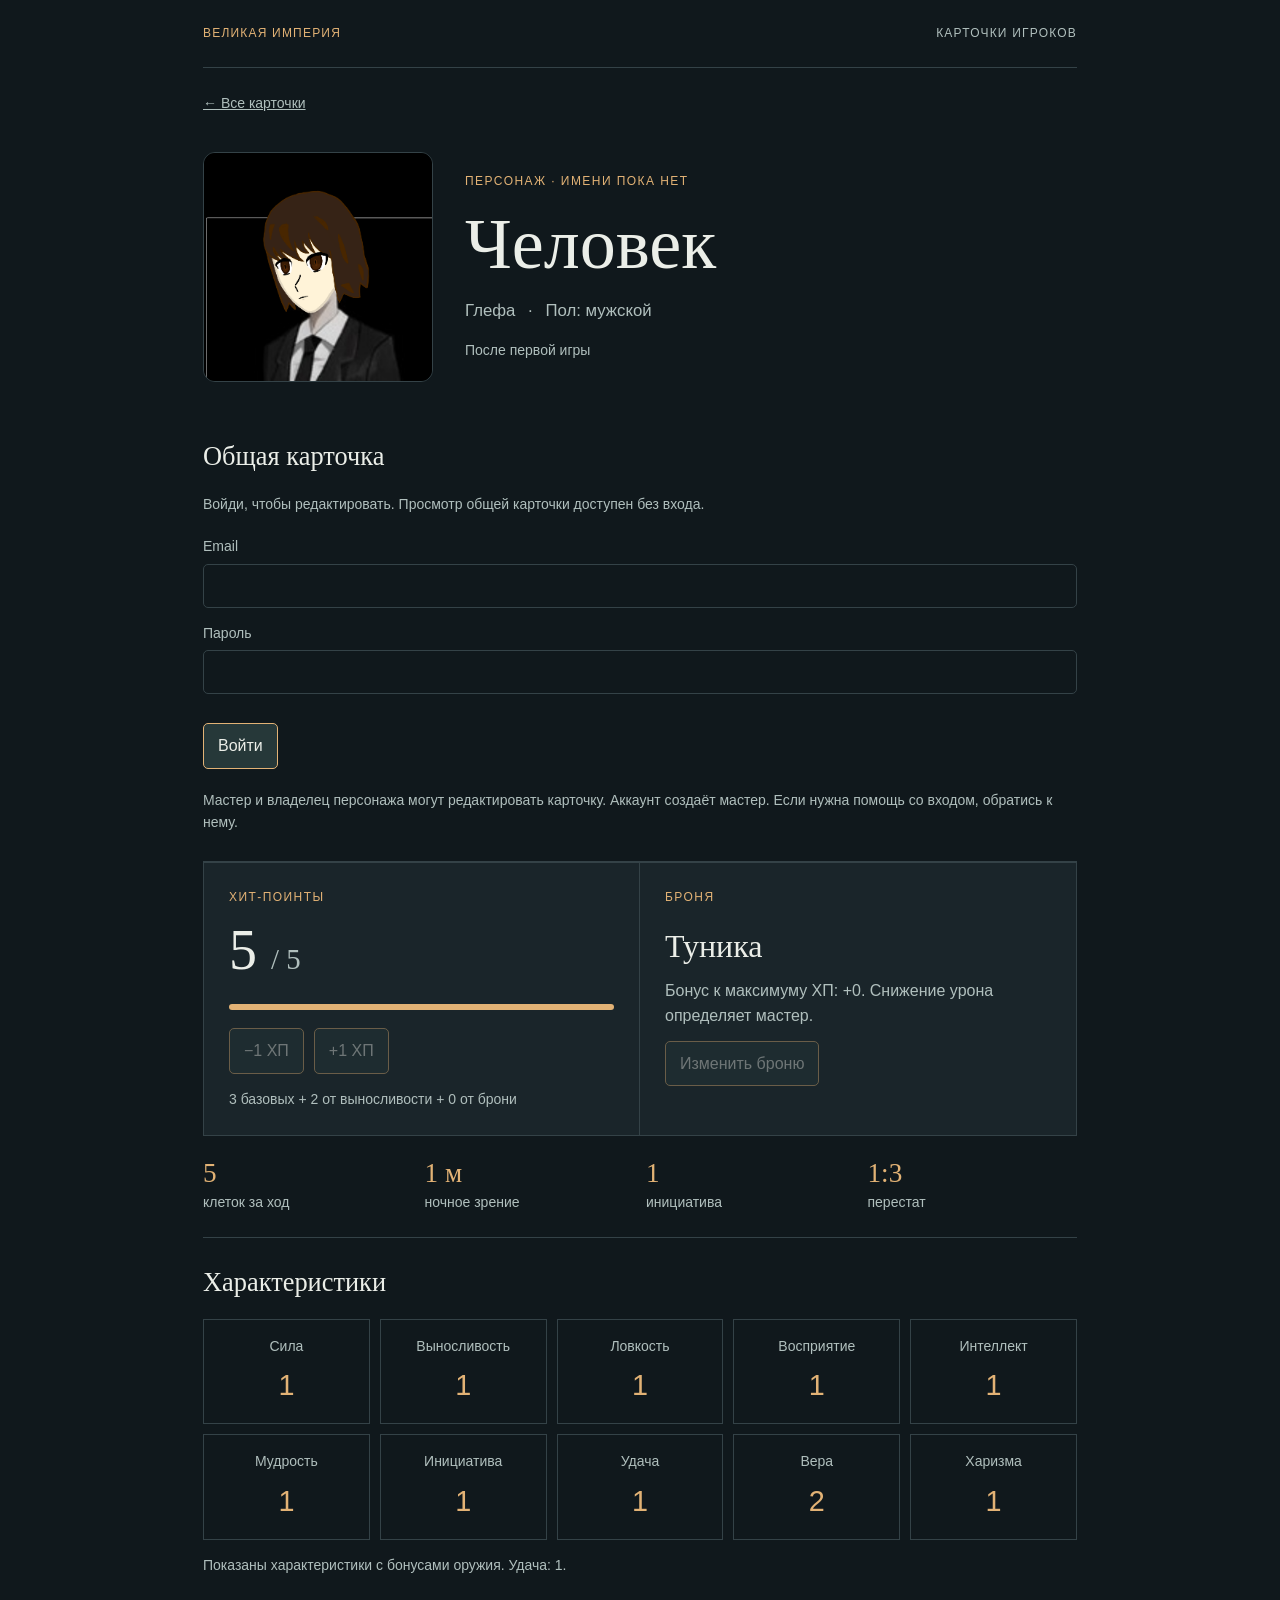
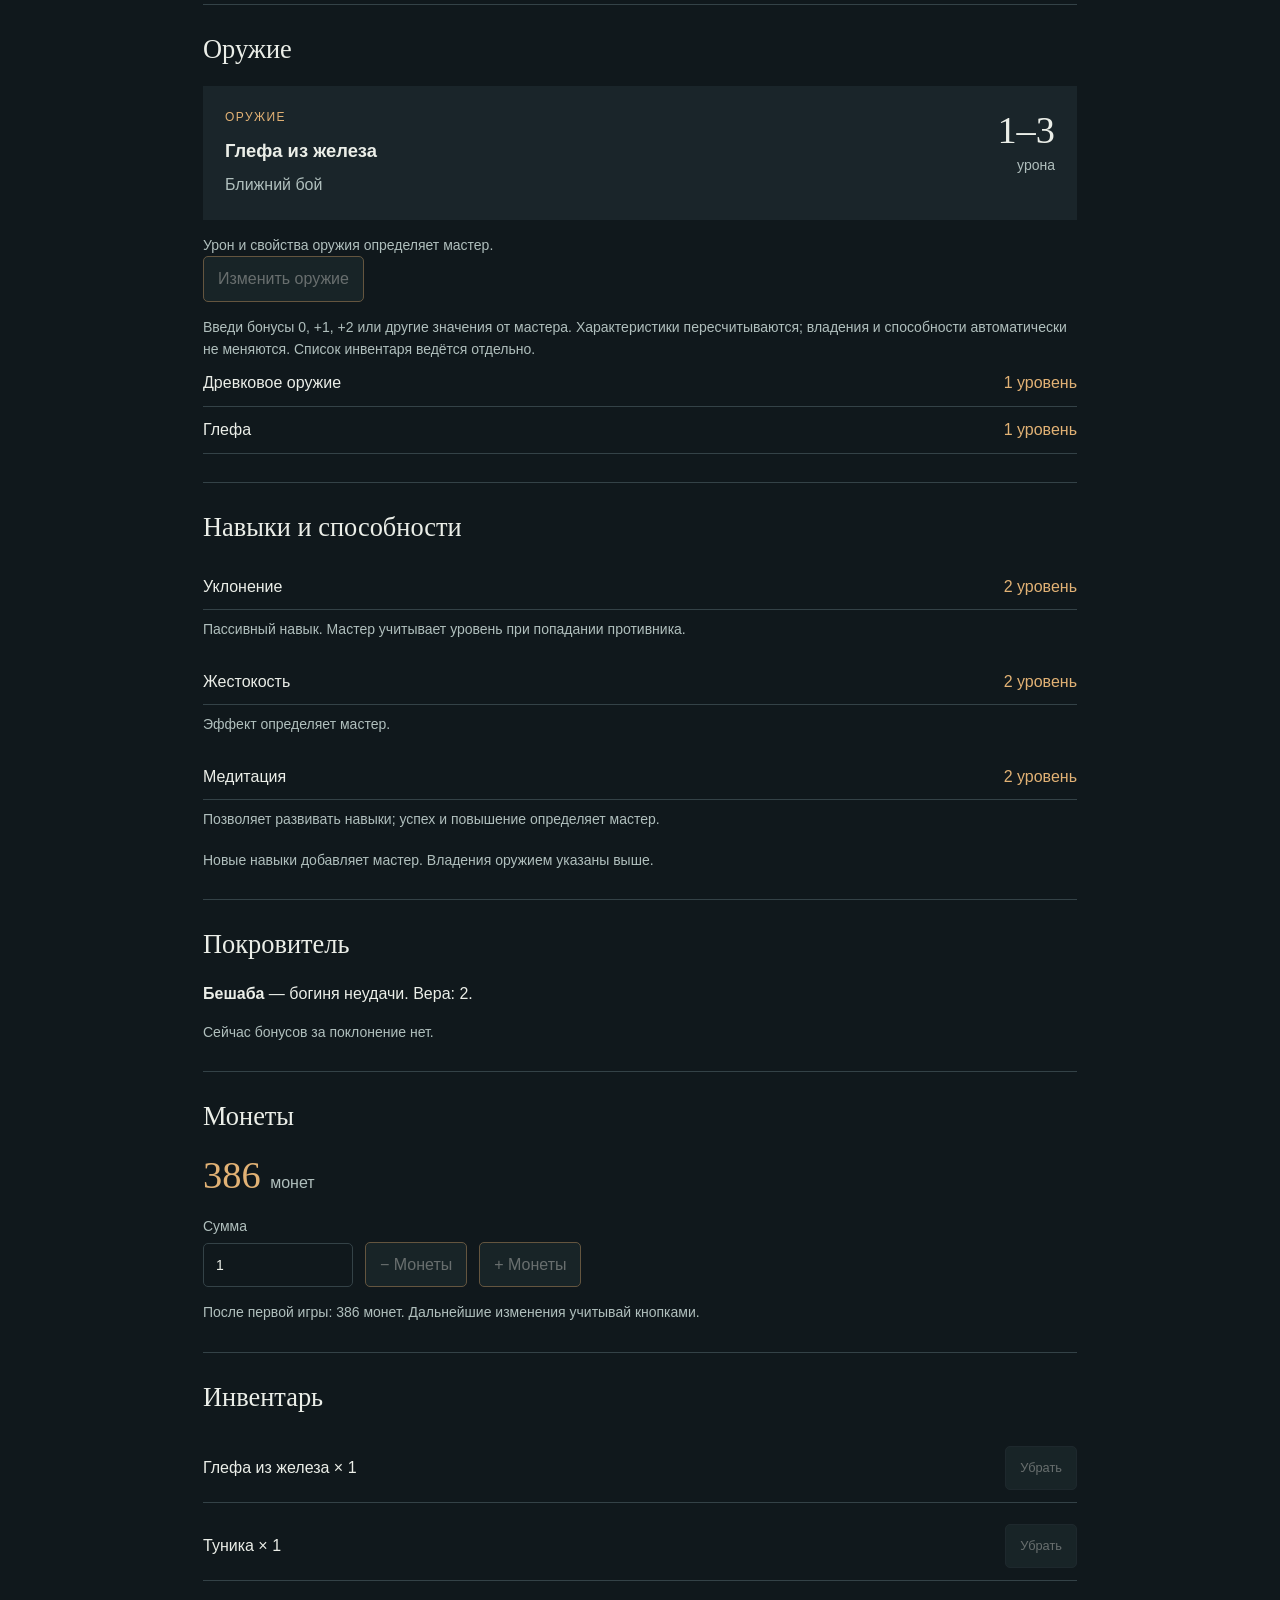
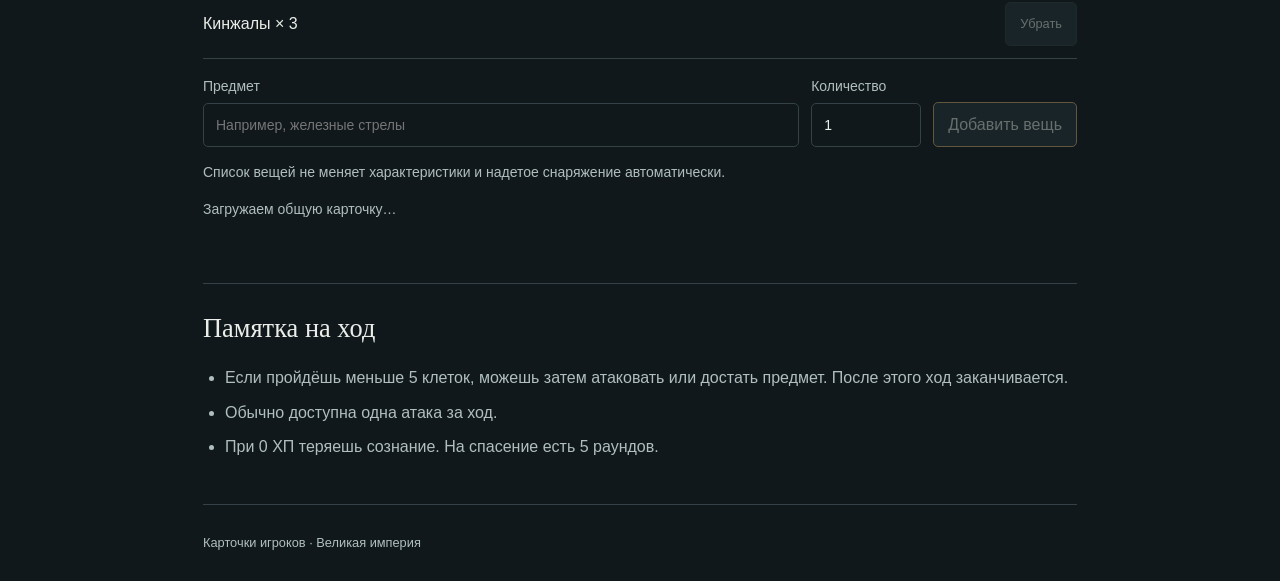
==== human.html @ 86571207 "Let GM add shared character skills with server authorization" ====
<!doctype html>
<html lang="ru"><head><meta charset="utf-8"><meta name="viewport" content="width=device-width, initial-scale=1"><meta name="theme-color" content="#10181c"><meta name="description" content="Карточка игрока: характеристики, здоровье, снаряжение и изученные способности."><title>Человек · Карточки</title><link rel="icon" href="data:image/svg+xml,%3Csvg xmlns='http://www.w3.org/2000/svg' viewBox='0 0 32 32'%3E%3Crect x='5' y='3' width='22' height='26' rx='3' fill='%231c2829' stroke='%23d3ac69' stroke-width='2'/%3E%3Cpath d='M10 11h12M10 16h12M10 21h8' stroke='%23d3ac69' stroke-width='2'/%3E%3C/svg%3E"><link rel="stylesheet" href="styles.css"><script src="card-state.js" defer></script><script src="card-skills.js" defer></script><script src="supabase-config.js" defer></script><script src="vendor/supabase.js" defer></script><script src="card-cloud.js" defer></script><script src="card.js" defer></script></head><body class="human" data-character="human"><a class="skip" href="#main">К карточке</a><div class="frame"><header class="topbar"><a href="index.html">ВЕЛИКАЯ ИМПЕРИЯ</a><span>КАРТОЧКИ ИГРОКОВ</span></header><main id="main"><a class="back" href="index.html">← Все карточки</a><header class="hero character-hero"><img class="portrait" src="assets/human.png" alt="Портрет персонажа: Человек" width="320" height="320"><div><p class="eyebrow">ПЕРСОНАЖ · ИМЕНИ ПОКА НЕТ</p><h1>Человек</h1><p class="subtitle">Глефа <span>·</span> Пол: мужской</p><p class="hint">После первой игры</p></div></header>
<section id="cloud-panel" class="section" hidden><h2>Общая карточка</h2><p id="auth-status" class="hint" role="status">Подключаемся…</p><form id="auth-form" class="gear-form"><label>Email<input id="auth-email" type="email" autocomplete="username" required maxlength="254"></label><label>Пароль<input id="auth-password" type="password" autocomplete="current-password" minlength="6" required></label><div class="counter-controls"><button id="sign-in" type="submit">Войти</button></div></form><button id="sign-out" type="button" hidden>Выйти</button><p class="hint">Мастер и владелец персонажа могут редактировать карточку. Аккаунт создаёт мастер. Если нужна помощь со входом, обратись к нему.</p></section><div class="overview"><section class="health"><span class="label">ХИТ-ПОИНТЫ</span><strong aria-live="polite"><span id="hp-value">5</span> <small>/ <span id="hp-max">5</span></small></strong><meter id="hp-meter" min="0" max="5" value="5" aria-label="ХП: 5 из 5"></meter><div class="counter-controls"><button type="button" id="hp-minus" aria-label="Убавить 1 ХП">−1 ХП</button><button type="button" id="hp-plus" aria-label="Прибавить 1 ХП" disabled>+1 ХП</button></div><p id="hp-status" class="hint" role="status"></p><span class="hint" id="hp-formula">3 базовых + 2 от выносливости</span></section><section class="armor"><span class="label">БРОНЯ</span><h2 id="armor-name">Туника</h2><p id="armor-note">Без бонусов к ХП.</p><button type="button" id="edit-armor" aria-expanded="false" aria-controls="armor-form">Изменить броню</button><form id="armor-form" class="gear-form" hidden><label>Название<input id="armor-input" maxlength="120" required></label><label>Бонус к ХП<input id="armor-hp" type="number" min="0" max="999" step="1" required></label><button type="submit">Сохранить броню</button></form></section></div>
<div class="quick-stats"><div><strong data-movement>5</strong><span>клеток за ход</span></div><div><strong>1 м</strong><span>ночное зрение</span></div><div><strong id="initiative-value">1</strong><span>инициатива</span></div><div><strong>1:3</strong><span>перестат</span></div></div>
<section class="section"><h2>Характеристики</h2><dl class="attributes"><div><dt>Сила</dt><dd data-stat="0">1</dd></div><div><dt>Выносливость</dt><dd data-stat="1">1</dd></div><div><dt>Ловкость</dt><dd data-stat="2">1</dd></div><div><dt>Восприятие</dt><dd data-stat="3">1</dd></div><div><dt>Интеллект</dt><dd data-stat="4">1</dd></div><div><dt>Мудрость</dt><dd data-stat="5">1</dd></div><div><dt>Инициатива</dt><dd data-stat="6">1</dd></div><div><dt>Удача</dt><dd data-stat="7">1</dd></div><div><dt>Вера</dt><dd data-stat="8">2</dd></div><div><dt>Харизма</dt><dd data-stat="9">1</dd></div></dl><p class="hint"><span id="stats-note">Бонусов от предметов нет.</span></p></section>
<section class="section"><h2>Оружие</h2><article class="weapon"><div><p class="eyebrow">ОРУЖИЕ</p><h3 id="weapon-name">Глефа из железа</h3><p id="weapon-range">Ближний бой</p></div><div class="damage"><strong id="weapon-damage">1–3</strong><span>урона</span></div></article><p class="hint">Урон и свойства оружия определяет мастер.</p><button type="button" id="edit-weapon" aria-expanded="false" aria-controls="weapon-form">Изменить оружие</button><form id="weapon-form" class="gear-form" hidden><label>Название<input id="weapon-input" maxlength="120" required></label><label>Урон<input id="damage-input" maxlength="50" required placeholder="Например, 2–3"></label><label>Дальность / тип боя<input id="range-input" maxlength="80" required></label><fieldset><legend>Бонусы оружия к характеристикам</legend><div class="bonus-inputs"><label>Сила<input id="bonus-0" type="number" min="0" max="999" step="1" value="0" required></label><label>Выносливость<input id="bonus-1" type="number" min="0" max="999" step="1" value="0" required></label><label>Ловкость<input id="bonus-2" type="number" min="0" max="999" step="1" value="0" required></label><label>Восприятие<input id="bonus-3" type="number" min="0" max="999" step="1" value="0" required></label><label>Интеллект<input id="bonus-4" type="number" min="0" max="999" step="1" value="0" required></label><label>Мудрость<input id="bonus-5" type="number" min="0" max="999" step="1" value="0" required></label><label>Инициатива<input id="bonus-6" type="number" min="0" max="999" step="1" value="0" required></label><label>Удача<input id="bonus-7" type="number" min="0" max="999" step="1" value="0" required></label><label>Вера<input id="bonus-8" type="number" min="0" max="999" step="1" value="0" required></label><label>Харизма<input id="bonus-9" type="number" min="0" max="999" step="1" value="0" required></label></div></fieldset><button type="submit">Сохранить оружие</button></form><p class="hint">Введи бонусы 0, +1, +2 или другие значения от мастера. Характеристики пересчитываются; владения и способности автоматически не меняются. Список инвентаря ведётся отдельно.</p><div class="mastery"><p><span>Древковое оружие</span><strong>1 уровень</strong></p><p><span>Глефа</span><strong>1 уровень</strong></p></div></section>
<section class="section" id="skills"><h2>Навыки и способности</h2><div id="skills-list" class="mastery"></div><button type="button" id="add-skill" aria-expanded="false" aria-controls="skill-form" hidden>Добавить навык</button><form id="skill-form" class="gear-form" hidden><label>Название навыка<input id="skill-name" maxlength="80" required></label><label>Уровень навыка<input id="skill-level" type="number" min="1" max="999" step="1" value="1" required></label><label>Описание навыка<textarea id="skill-description" maxlength="1000" rows="3"></textarea></label><p class="hint">Добавленный навык сразу увидит игрок. Записывай только то, что ему уже известно.</p><div class="counter-controls"><button type="submit">Сохранить навык</button><button type="button" id="cancel-skill">Отмена</button></div></form><p id="skill-status" class="hint" role="status"></p><p class="hint">Новые навыки добавляет мастер. Владения оружием указаны выше.</p></section>
<section class="section"><h2>Покровитель</h2><p><strong>Бешаба</strong> — богиня неудачи. Вера: <span id="faith-value">2</span>.</p><p class="hint">Сейчас бонусов за поклонение нет.</p></section>
<section class="section"><h2>Монеты</h2><p class="coin-total"><output id="coins-value" aria-live="polite">386</output> <span>монет</span></p><div class="coin-controls"><label for="coin-amount">Сумма<input type="number" id="coin-amount" min="1" max="999999999" step="1" value="1" inputmode="numeric"></label><button type="button" id="coins-minus" disabled>− Монеты</button><button type="button" id="coins-plus">+ Монеты</button></div><p class="hint">После первой игры: 386 монет. Дальнейшие изменения учитывай кнопками.</p></section>
<section class="section"><h2>Инвентарь</h2><ul id="inventory-list" class="inventory-list"></ul><p id="inventory-empty" class="hint" hidden>Инвентарь пуст.</p><form id="item-form" class="item-form"><label for="item-name">Предмет<input id="item-name" name="item" maxlength="120" required placeholder="Например, железные стрелы"></label><label for="item-quantity">Количество<input type="number" id="item-quantity" name="quantity" min="1" max="9999" step="1" value="1" inputmode="numeric" required></label><button type="submit">Добавить вещь</button></form><p class="hint">Список вещей не меняет характеристики и надетое снаряжение автоматически.</p><p id="save-status" class="hint" role="status">Подключаемся к общему сохранению. Для редактирования войди в аккаунт.</p><p id="action-status" class="hint" role="status"></p><noscript><p>Для изменения ХП, монет и инвентаря включи JavaScript.</p></noscript></section>
<section class="section reminder"><h2>Памятка на ход</h2><ul><li>Если пройдёшь меньше <span data-movement>5</span> клеток, можешь затем атаковать или достать предмет. После этого ход заканчивается.</li><li>Обычно доступна одна атака за ход.</li><li>При 0 ХП теряешь сознание. На спасение есть 5 раундов.</li></ul></section></main><footer>Карточки игроков · Великая империя</footer></div></body></html>
---- styles.css ----
@charset "UTF-8";
:root{color-scheme:dark;--bg:#10181c;--panel:#1a252a;--line:#344247;--text:#ebeee8;--muted:#b0bfbd;--accent:#d3ac69}*{box-sizing:border-box}body{margin:0;background:var(--bg);color:var(--text);font:16px/1.6 "Segoe UI",Arial,sans-serif}.neko{--accent:#91cfbc}.human{--accent:#e2b275}a{color:inherit}a:focus-visible{outline:2px solid var(--accent);outline-offset:5px}.frame{max-width:930px;margin:auto;padding:0 28px}.topbar{display:flex;justify-content:space-between;gap:20px;padding:24px 0;border-bottom:1px solid var(--line);font-size:.75rem;letter-spacing:.1em;color:var(--muted)}.topbar a{text-decoration:none;color:var(--accent)}.back{display:inline-block;margin-top:24px;font-size:.875rem;color:var(--muted)}.hero{padding:36px 0 30px}h1,h2,h3,p{margin:0}h1{font:clamp(2.8rem,7vw,4.5rem)/1.15 Georgia,serif}h2{font:1.65rem/1.25 Georgia,serif}h3{font-size:1.15rem;line-height:1.3}.eyebrow,.label{display:block;font-size:.75rem;letter-spacing:.12em;color:var(--accent);margin-bottom:12px}.subtitle{font-size:1.05rem;color:var(--muted);margin-top:12px}.subtitle span{padding:0 8px}.overview{display:grid;grid-template-columns:1fr 1fr;border:1px solid var(--line);background:var(--panel)}.overview section{padding:25px}.health{border-right:1px solid var(--line)}.health>strong{display:block;font:3.5rem/1.1 Georgia,serif}.health small{font-size:1.8rem;color:var(--muted)}meter{display:block;width:100%;height:12px;margin:20px 0 12px;accent-color:var(--accent)}meter::-webkit-meter-bar{background:var(--line);border:0}meter::-webkit-meter-optimum-value{background:var(--accent)}.armor h2{font-size:2rem;margin:18px 0 12px}.armor p,.hint{color:var(--muted)}.hint{font-size:.875rem;margin-top:14px;display:block}.quick-stats{display:grid;grid-template-columns:repeat(4,1fr);gap:12px;padding:22px 0;border-bottom:1px solid var(--line)}.quick-stats strong{display:block;font:1.7rem Georgia,serif;color:var(--accent)}.quick-stats span{font-size:.875rem;color:var(--muted)}.section{padding:28px 0;border-bottom:1px solid var(--line)}.section h2{margin-bottom:20px}.attributes{display:grid;grid-template-columns:repeat(5,1fr);gap:10px;margin:0}.attributes div{border:1px solid var(--line);padding:15px 10px;text-align:center}.attributes dt{font-size:.875rem;color:var(--muted)}.attributes dd{margin:5px 0 0;font-size:1.8rem;color:var(--accent)}.weapon{display:flex;justify-content:space-between;gap:20px;background:var(--panel);padding:22px}.weapon p:not(.eyebrow){color:var(--muted);margin-top:9px}.damage{min-width:85px;text-align:right}.damage strong{display:block;font:2.4rem Georgia,serif}.damage span{color:var(--muted);font-size:.875rem}.mastery p{display:flex;justify-content:space-between;gap:15px;padding:10px 0;border-bottom:1px solid var(--line)}.mastery strong{color:var(--accent);font-weight:500;white-space:nowrap}.section-title{display:flex;align-items:baseline;justify-content:space-between;gap:20px}.badge{border:1px solid var(--accent);color:var(--accent);padding:2px 8px;font-size:.8rem}.abilities{display:grid;grid-template-columns:1fr 1fr;gap:14px}.ability{border:1px solid var(--line);padding:22px;display:flex;flex-direction:column}.effect{color:var(--accent);font-size:1.2rem;margin:12px 0}.ability p{font-size:.95rem;color:var(--muted);flex-grow:1}.cooldown{border-top:1px solid var(--line);padding-top:14px;margin-top:18px;display:flex;justify-content:space-between;gap:12px;font-size:.875rem}.cooldown b{font-weight:500;white-space:nowrap}.reminder{color:var(--muted)}.reminder h2{color:var(--text)}ul{padding-left:22px}li{margin:9px 0}.selection{display:grid;grid-template-columns:1fr 1fr;gap:20px}.select-card{border:1px solid var(--line);border-top:3px solid var(--accent);padding:30px;text-decoration:none;background:var(--panel)}.select-card h2{font-size:2.4rem;margin-bottom:18px}.select-card p{color:var(--muted)}.open{display:block;color:var(--accent);margin-top:30px}.select-card:hover{background:#223238}footer{padding:28px 0;color:var(--muted);font-size:.8rem}.skip{position:fixed;top:-100px;background:var(--accent);color:var(--bg);padding:12px}.skip:focus{top:10px;left:10px}
@media(max-width:650px){.frame{padding:0 18px}.topbar{font-size:.7rem;flex-wrap:wrap;gap:6px}.hero{padding:28px 0}.attributes{grid-template-columns:repeat(2,1fr)}.attributes div{display:flex;justify-content:space-between;align-items:center;text-align:left;padding:12px}.attributes dd{font-size:1.4rem;margin:0}.overview section{padding:18px}.health>strong{font-size:3rem}.quick-stats{grid-template-columns:1fr 1fr}.abilities,.selection{grid-template-columns:1fr}.armor h2{font-size:1.6rem}.weapon{padding:18px}.cooldown{font-size:.875rem}}
@media print{:root{color-scheme:light;--text:#111;--bg:white;--panel:#fff;--muted:#444;--line:#aaa;--accent:#222}.neko,.human{--accent:#222}.back,.topbar,footer,.skip{display:none}.frame{max-width:none;padding:0}.hero{padding:10px 0}.hero h1{font-size:2rem}.section{padding:12px 0}.attributes{grid-template-columns:repeat(5,1fr)}.attributes div{display:block;text-align:center}.overview section{padding:12px}.health>strong{font-size:2rem}.abilities{grid-template-columns:1fr 1fr}.ability{padding:12px;break-inside:avoid}.section h2{font-size:1.2rem;margin-bottom:12px}.reminder{font-size:.8rem}.quick-stats{grid-template-columns:repeat(4,1fr)}}
button,input{font:inherit}button{min-height:44px;padding:9px 14px;border:1px solid var(--accent);background:#263839;color:var(--text);cursor:pointer;border-radius:5px}button:hover:not(:disabled){background:#344e4b}button:disabled{opacity:.4;cursor:default}button:focus-visible,input:focus-visible{outline:2px solid var(--accent);outline-offset:3px}input{display:block;width:100%;min-width:0;min-height:44px;margin-top:6px;padding:9px 12px;background:var(--bg);color:var(--text);border:1px solid var(--line);border-radius:5px}label{font-size:.875rem;color:var(--muted)}.counter-controls{display:flex;gap:10px;margin-top:15px}.coin-total{font:2.4rem Georgia,serif;color:var(--accent)}.coin-total span{font:1rem "Segoe UI",sans-serif;color:var(--muted)}.coin-controls{display:flex;align-items:flex-end;gap:12px;margin-top:18px;flex-wrap:wrap}.coin-controls label{width:150px}.item-form{display:grid;grid-template-columns:minmax(0,1fr) 110px auto;gap:12px;align-items:end}.inventory-list{list-style:none;padding:0}.inventory-list li{display:flex;align-items:center;justify-content:space-between;gap:15px;border-bottom:1px solid var(--line);padding:12px 0}.inventory-list span{overflow-wrap:anywhere}.remove-item{font-size:.8rem;flex-shrink:0;border-color:var(--line)}.gear-form{margin:20px 0;display:grid;gap:14px}.gear-form[hidden],[hidden]{display:none!important}fieldset{border:1px solid var(--line);padding:14px;min-width:0}legend{padding:0 5px;font-size:.9rem;color:var(--accent)}.bonus-inputs{display:grid;grid-template-columns:repeat(2,minmax(0,1fr));gap:12px}#action-status{min-height:1.5em}#weapon-name,#armor-name{overflow-wrap:anywhere}#weapon-damage{overflow-wrap:anywhere}.health #hp-value{font:inherit}.armor button{margin-top:12px}@media(max-width:650px){.item-form{grid-template-columns:minmax(0,1fr) 85px}.item-form button{grid-column:1/-1}.overview{grid-template-columns:1fr}.health{border-right:0;border-bottom:1px solid var(--line)}.coin-controls button{flex:1}.coin-controls label{width:100%}}@media print{button,form,.coin-controls,#save-status,#action-status{display:none!important}.inventory-list{font-size:.9rem}}

.character-hero{display:flex;align-items:center;gap:32px}.portrait{width:230px;height:230px;object-fit:contain;background:#11191c;border:1px solid var(--line);border-radius:12px;flex-shrink:0}.selection-portrait{width:100%;height:240px;object-fit:contain;display:block;margin-bottom:24px;background:#11191c;border-radius:8px}@media(max-width:650px){.character-hero{flex-direction:column;align-items:flex-start;gap:20px}.portrait{width:180px;height:180px}.selection-portrait{height:220px}}@media print{.portrait{width:110px;height:110px}.character-hero{flex-direction:row}}

textarea{font:inherit;display:block;width:100%;margin-top:6px;padding:10px;background:var(--bg);color:var(--text);border:1px solid var(--line);border-radius:5px;resize:vertical}textarea:focus-visible{outline:2px solid var(--accent)}.skill-description{white-space:pre-wrap;overflow-wrap:anywhere;margin:8px 0 18px}#skills-list span{overflow-wrap:anywhere}
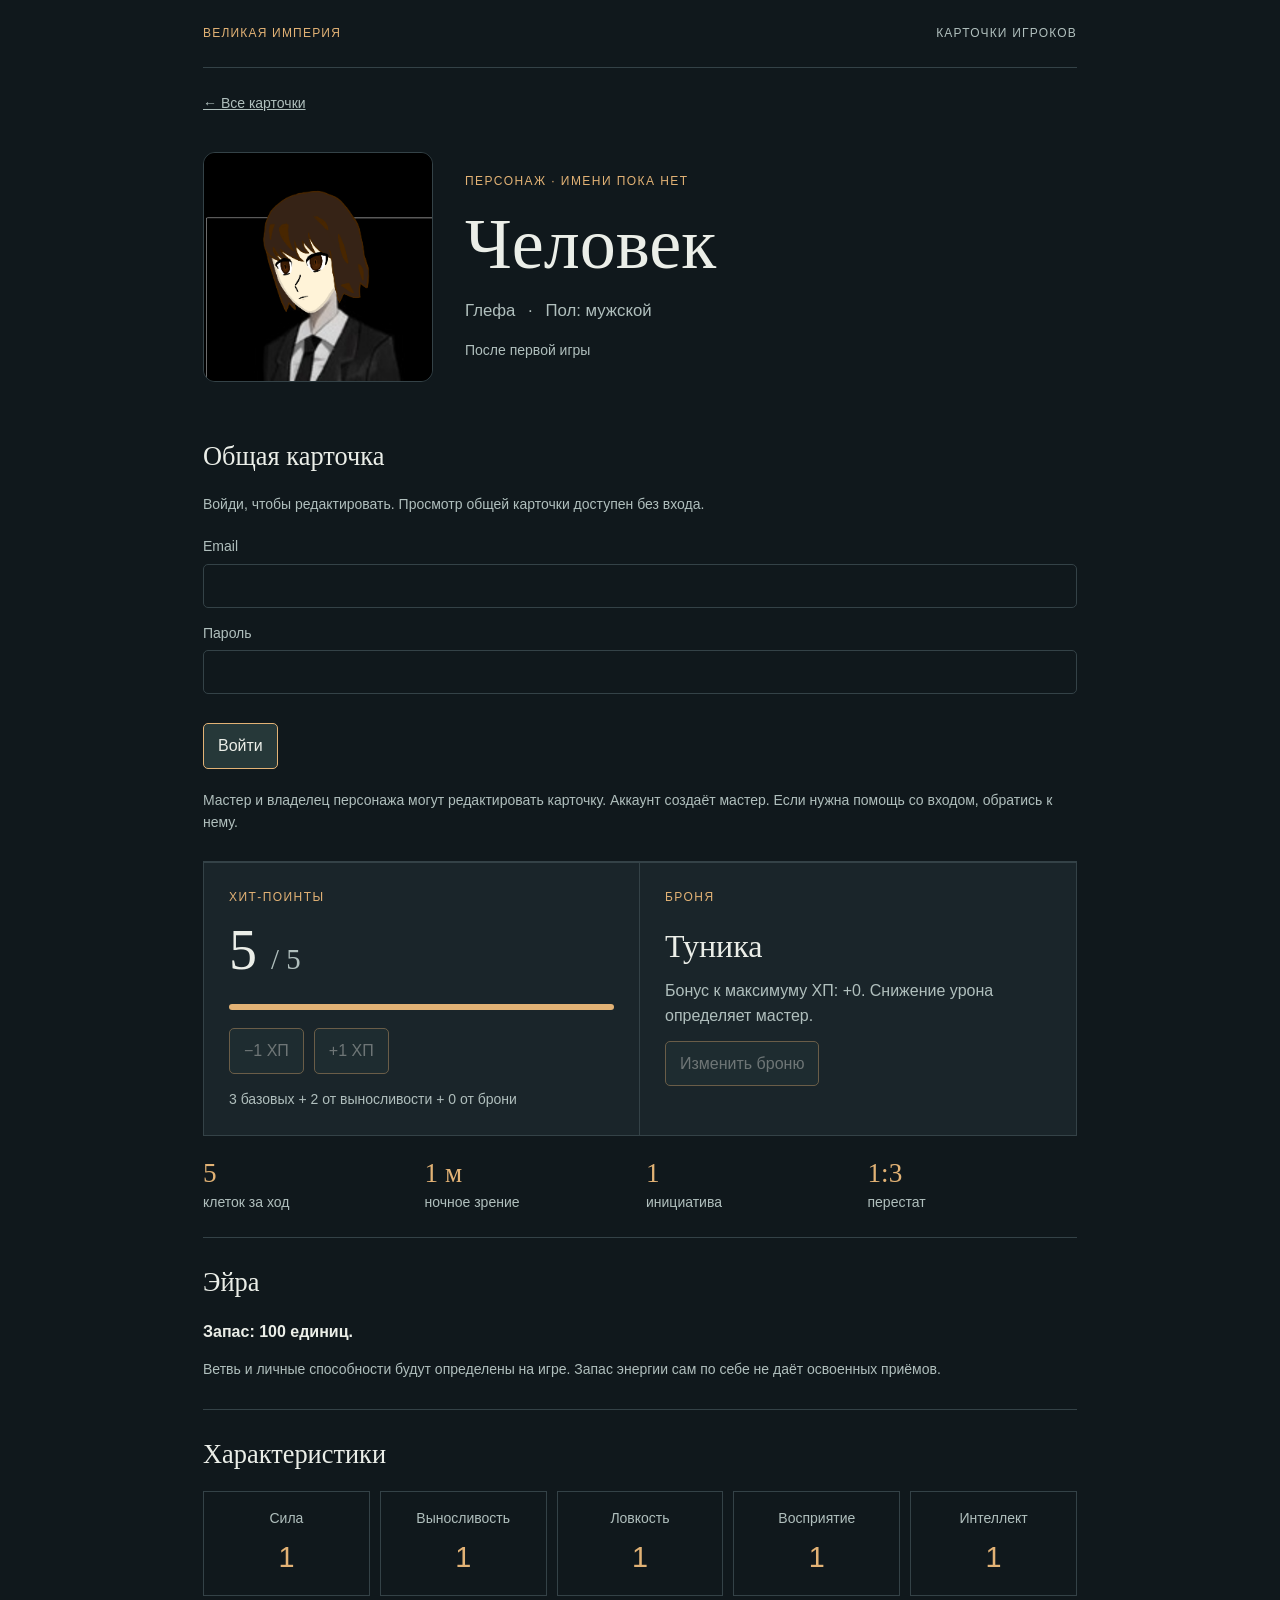
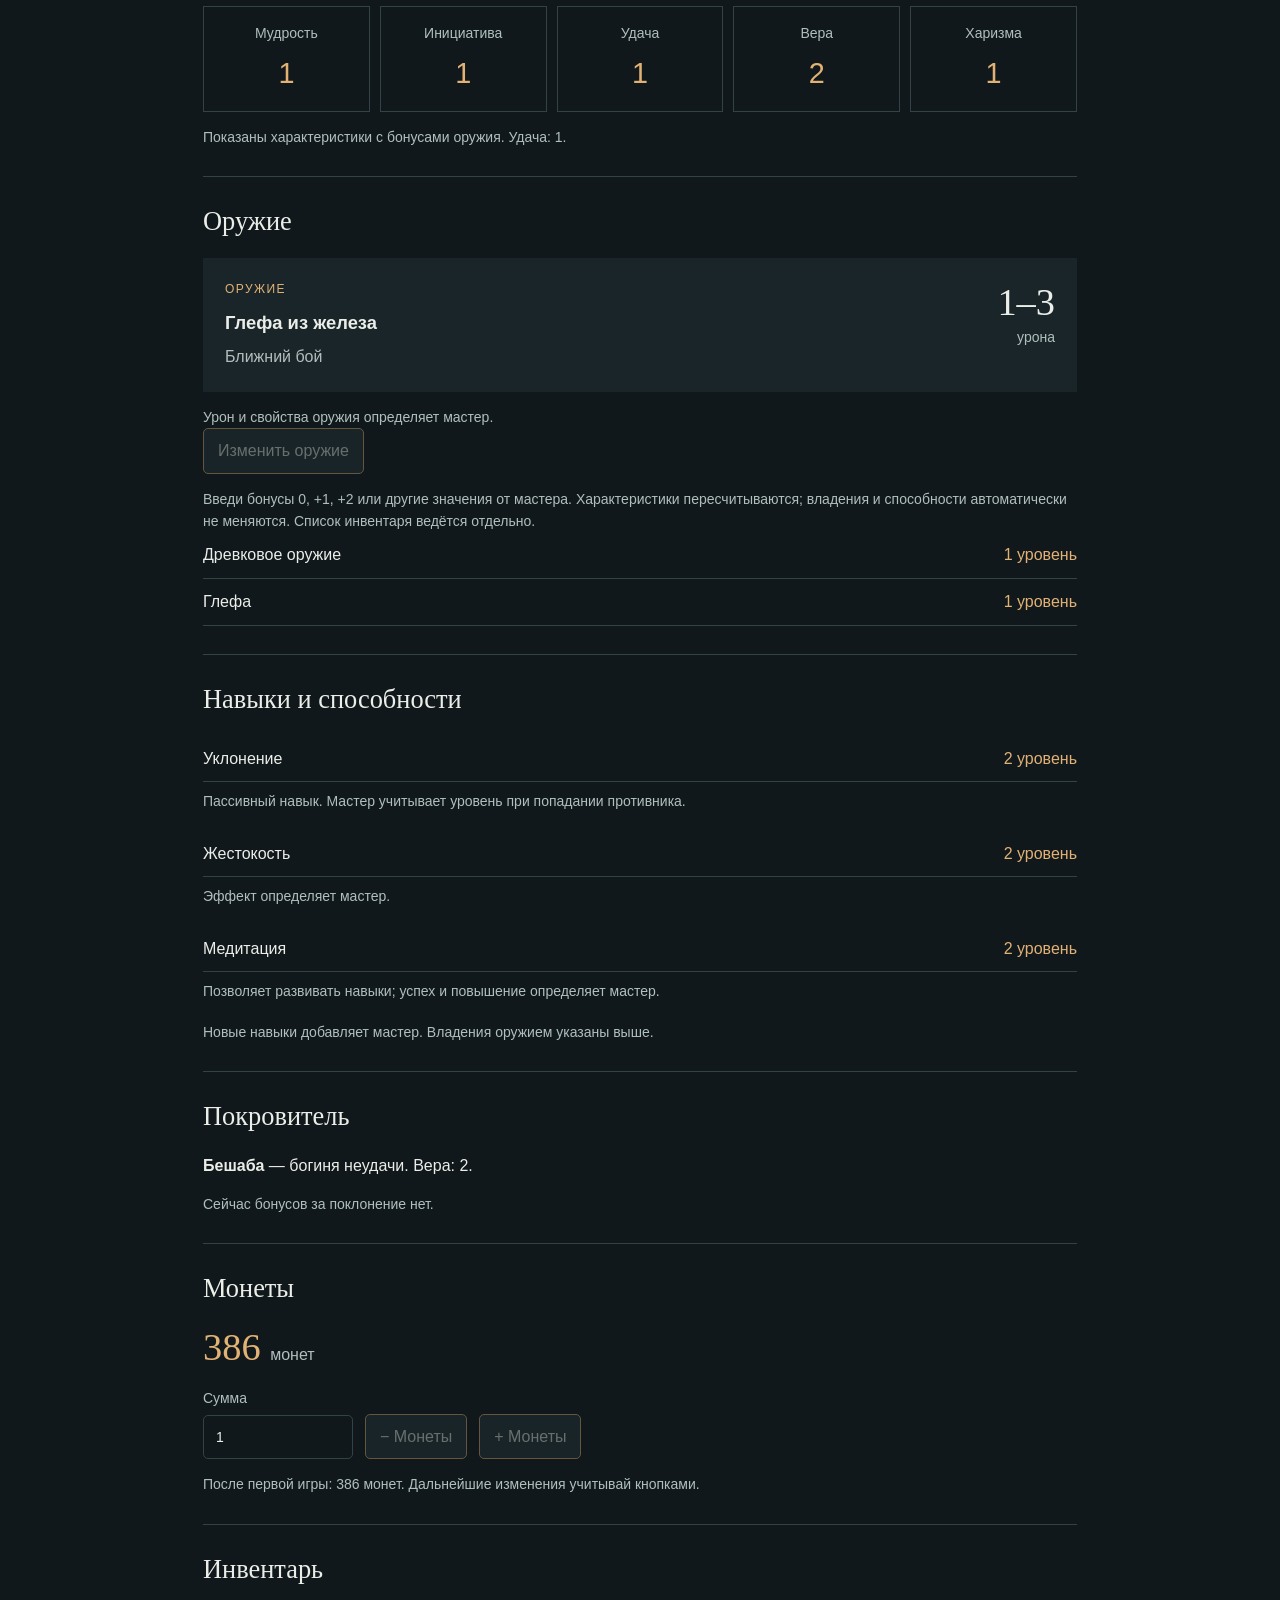
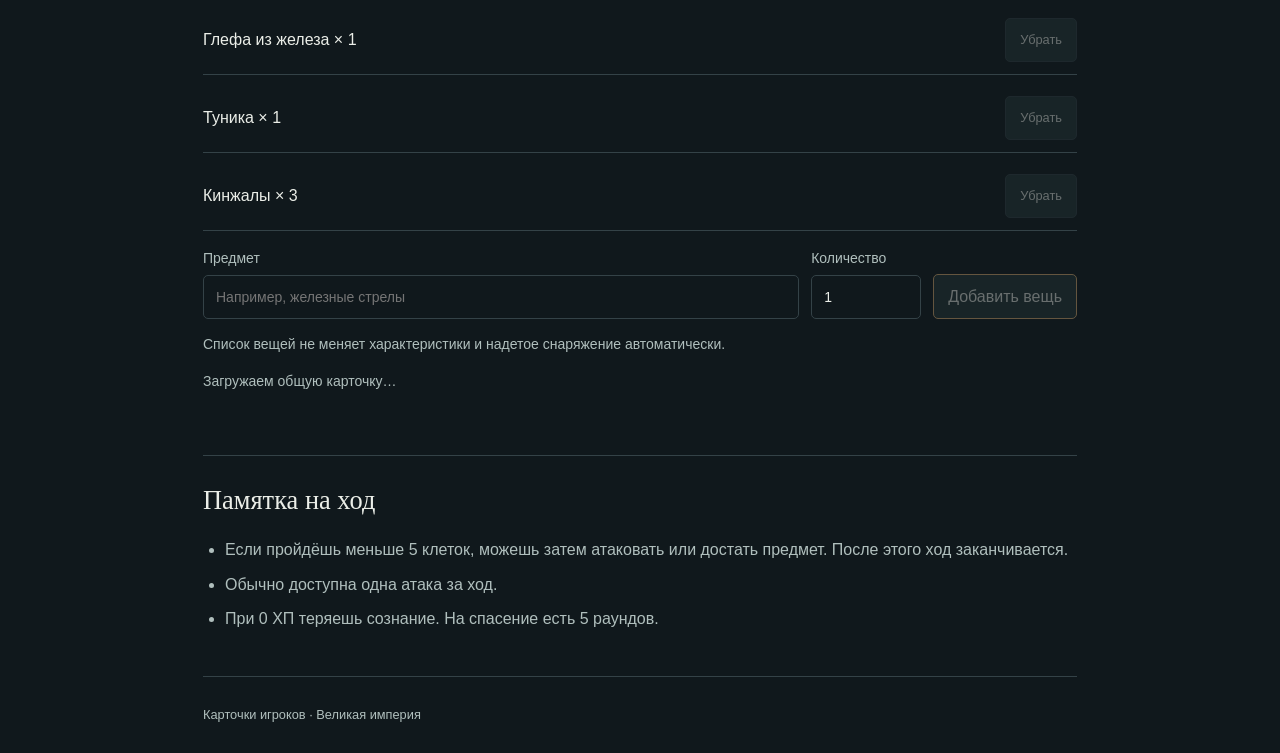
==== commit 86c497a3: "Display 100 Eira reserve with unassigned branch on both cards" ====
--- a/human.html
+++ b/human.html
@@ -2,6 +2,7 @@
 <html lang="ru"><head><meta charset="utf-8"><meta name="viewport" content="width=device-width, initial-scale=1"><meta name="theme-color" content="#10181c"><meta name="description" content="Карточка игрока: характеристики, здоровье, снаряжение и изученные способности."><title>Человек · Карточки</title><link rel="icon" href="data:image/svg+xml,%3Csvg xmlns='http://www.w3.org/2000/svg' viewBox='0 0 32 32'%3E%3Crect x='5' y='3' width='22' height='26' rx='3' fill='%231c2829' stroke='%23d3ac69' stroke-width='2'/%3E%3Cpath d='M10 11h12M10 16h12M10 21h8' stroke='%23d3ac69' stroke-width='2'/%3E%3C/svg%3E"><link rel="stylesheet" href="styles.css"><script src="card-state.js" defer></script><script src="card-skills.js" defer></script><script src="supabase-config.js" defer></script><script src="vendor/supabase.js" defer></script><script src="card-cloud.js" defer></script><script src="card.js" defer></script></head><body class="human" data-character="human"><a class="skip" href="#main">К карточке</a><div class="frame"><header class="topbar"><a href="index.html">ВЕЛИКАЯ ИМПЕРИЯ</a><span>КАРТОЧКИ ИГРОКОВ</span></header><main id="main"><a class="back" href="index.html">← Все карточки</a><header class="hero character-hero"><img class="portrait" src="assets/human.png" alt="Портрет персонажа: Человек" width="320" height="320"><div><p class="eyebrow">ПЕРСОНАЖ · ИМЕНИ ПОКА НЕТ</p><h1>Человек</h1><p class="subtitle">Глефа <span>·</span> Пол: мужской</p><p class="hint">После первой игры</p></div></header>
 <section id="cloud-panel" class="section" hidden><h2>Общая карточка</h2><p id="auth-status" class="hint" role="status">Подключаемся…</p><form id="auth-form" class="gear-form"><label>Email<input id="auth-email" type="email" autocomplete="username" required maxlength="254"></label><label>Пароль<input id="auth-password" type="password" autocomplete="current-password" minlength="6" required></label><div class="counter-controls"><button id="sign-in" type="submit">Войти</button></div></form><button id="sign-out" type="button" hidden>Выйти</button><p class="hint">Мастер и владелец персонажа могут редактировать карточку. Аккаунт создаёт мастер. Если нужна помощь со входом, обратись к нему.</p></section><div class="overview"><section class="health"><span class="label">ХИТ-ПОИНТЫ</span><strong aria-live="polite"><span id="hp-value">5</span> <small>/ <span id="hp-max">5</span></small></strong><meter id="hp-meter" min="0" max="5" value="5" aria-label="ХП: 5 из 5"></meter><div class="counter-controls"><button type="button" id="hp-minus" aria-label="Убавить 1 ХП">−1 ХП</button><button type="button" id="hp-plus" aria-label="Прибавить 1 ХП" disabled>+1 ХП</button></div><p id="hp-status" class="hint" role="status"></p><span class="hint" id="hp-formula">3 базовых + 2 от выносливости</span></section><section class="armor"><span class="label">БРОНЯ</span><h2 id="armor-name">Туника</h2><p id="armor-note">Без бонусов к ХП.</p><button type="button" id="edit-armor" aria-expanded="false" aria-controls="armor-form">Изменить броню</button><form id="armor-form" class="gear-form" hidden><label>Название<input id="armor-input" maxlength="120" required></label><label>Бонус к ХП<input id="armor-hp" type="number" min="0" max="999" step="1" required></label><button type="submit">Сохранить броню</button></form></section></div>
 <div class="quick-stats"><div><strong data-movement>5</strong><span>клеток за ход</span></div><div><strong>1 м</strong><span>ночное зрение</span></div><div><strong id="initiative-value">1</strong><span>инициатива</span></div><div><strong>1:3</strong><span>перестат</span></div></div>
+<section class="section" id="eira"><h2>Эйра</h2><p><strong>Запас: 100 единиц.</strong></p><p class="hint">Ветвь и личные способности будут определены на игре. Запас энергии сам по себе не даёт освоенных приёмов.</p></section>
 <section class="section"><h2>Характеристики</h2><dl class="attributes"><div><dt>Сила</dt><dd data-stat="0">1</dd></div><div><dt>Выносливость</dt><dd data-stat="1">1</dd></div><div><dt>Ловкость</dt><dd data-stat="2">1</dd></div><div><dt>Восприятие</dt><dd data-stat="3">1</dd></div><div><dt>Интеллект</dt><dd data-stat="4">1</dd></div><div><dt>Мудрость</dt><dd data-stat="5">1</dd></div><div><dt>Инициатива</dt><dd data-stat="6">1</dd></div><div><dt>Удача</dt><dd data-stat="7">1</dd></div><div><dt>Вера</dt><dd data-stat="8">2</dd></div><div><dt>Харизма</dt><dd data-stat="9">1</dd></div></dl><p class="hint"><span id="stats-note">Бонусов от предметов нет.</span></p></section>
 <section class="section"><h2>Оружие</h2><article class="weapon"><div><p class="eyebrow">ОРУЖИЕ</p><h3 id="weapon-name">Глефа из железа</h3><p id="weapon-range">Ближний бой</p></div><div class="damage"><strong id="weapon-damage">1–3</strong><span>урона</span></div></article><p class="hint">Урон и свойства оружия определяет мастер.</p><button type="button" id="edit-weapon" aria-expanded="false" aria-controls="weapon-form">Изменить оружие</button><form id="weapon-form" class="gear-form" hidden><label>Название<input id="weapon-input" maxlength="120" required></label><label>Урон<input id="damage-input" maxlength="50" required placeholder="Например, 2–3"></label><label>Дальность / тип боя<input id="range-input" maxlength="80" required></label><fieldset><legend>Бонусы оружия к характеристикам</legend><div class="bonus-inputs"><label>Сила<input id="bonus-0" type="number" min="0" max="999" step="1" value="0" required></label><label>Выносливость<input id="bonus-1" type="number" min="0" max="999" step="1" value="0" required></label><label>Ловкость<input id="bonus-2" type="number" min="0" max="999" step="1" value="0" required></label><label>Восприятие<input id="bonus-3" type="number" min="0" max="999" step="1" value="0" required></label><label>Интеллект<input id="bonus-4" type="number" min="0" max="999" step="1" value="0" required></label><label>Мудрость<input id="bonus-5" type="number" min="0" max="999" step="1" value="0" required></label><label>Инициатива<input id="bonus-6" type="number" min="0" max="999" step="1" value="0" required></label><label>Удача<input id="bonus-7" type="number" min="0" max="999" step="1" value="0" required></label><label>Вера<input id="bonus-8" type="number" min="0" max="999" step="1" value="0" required></label><label>Харизма<input id="bonus-9" type="number" min="0" max="999" step="1" value="0" required></label></div></fieldset><button type="submit">Сохранить оружие</button></form><p class="hint">Введи бонусы 0, +1, +2 или другие значения от мастера. Характеристики пересчитываются; владения и способности автоматически не меняются. Список инвентаря ведётся отдельно.</p><div class="mastery"><p><span>Древковое оружие</span><strong>1 уровень</strong></p><p><span>Глефа</span><strong>1 уровень</strong></p></div></section>
 <section class="section" id="skills"><h2>Навыки и способности</h2><div id="skills-list" class="mastery"></div><button type="button" id="add-skill" aria-expanded="false" aria-controls="skill-form" hidden>Добавить навык</button><form id="skill-form" class="gear-form" hidden><label>Название навыка<input id="skill-name" maxlength="80" required></label><label>Уровень навыка<input id="skill-level" type="number" min="1" max="999" step="1" value="1" required></label><label>Описание навыка<textarea id="skill-description" maxlength="1000" rows="3"></textarea></label><p class="hint">Добавленный навык сразу увидит игрок. Записывай только то, что ему уже известно.</p><div class="counter-controls"><button type="submit">Сохранить навык</button><button type="button" id="cancel-skill">Отмена</button></div></form><p id="skill-status" class="hint" role="status"></p><p class="hint">Новые навыки добавляет мастер. Владения оружием указаны выше.</p></section>
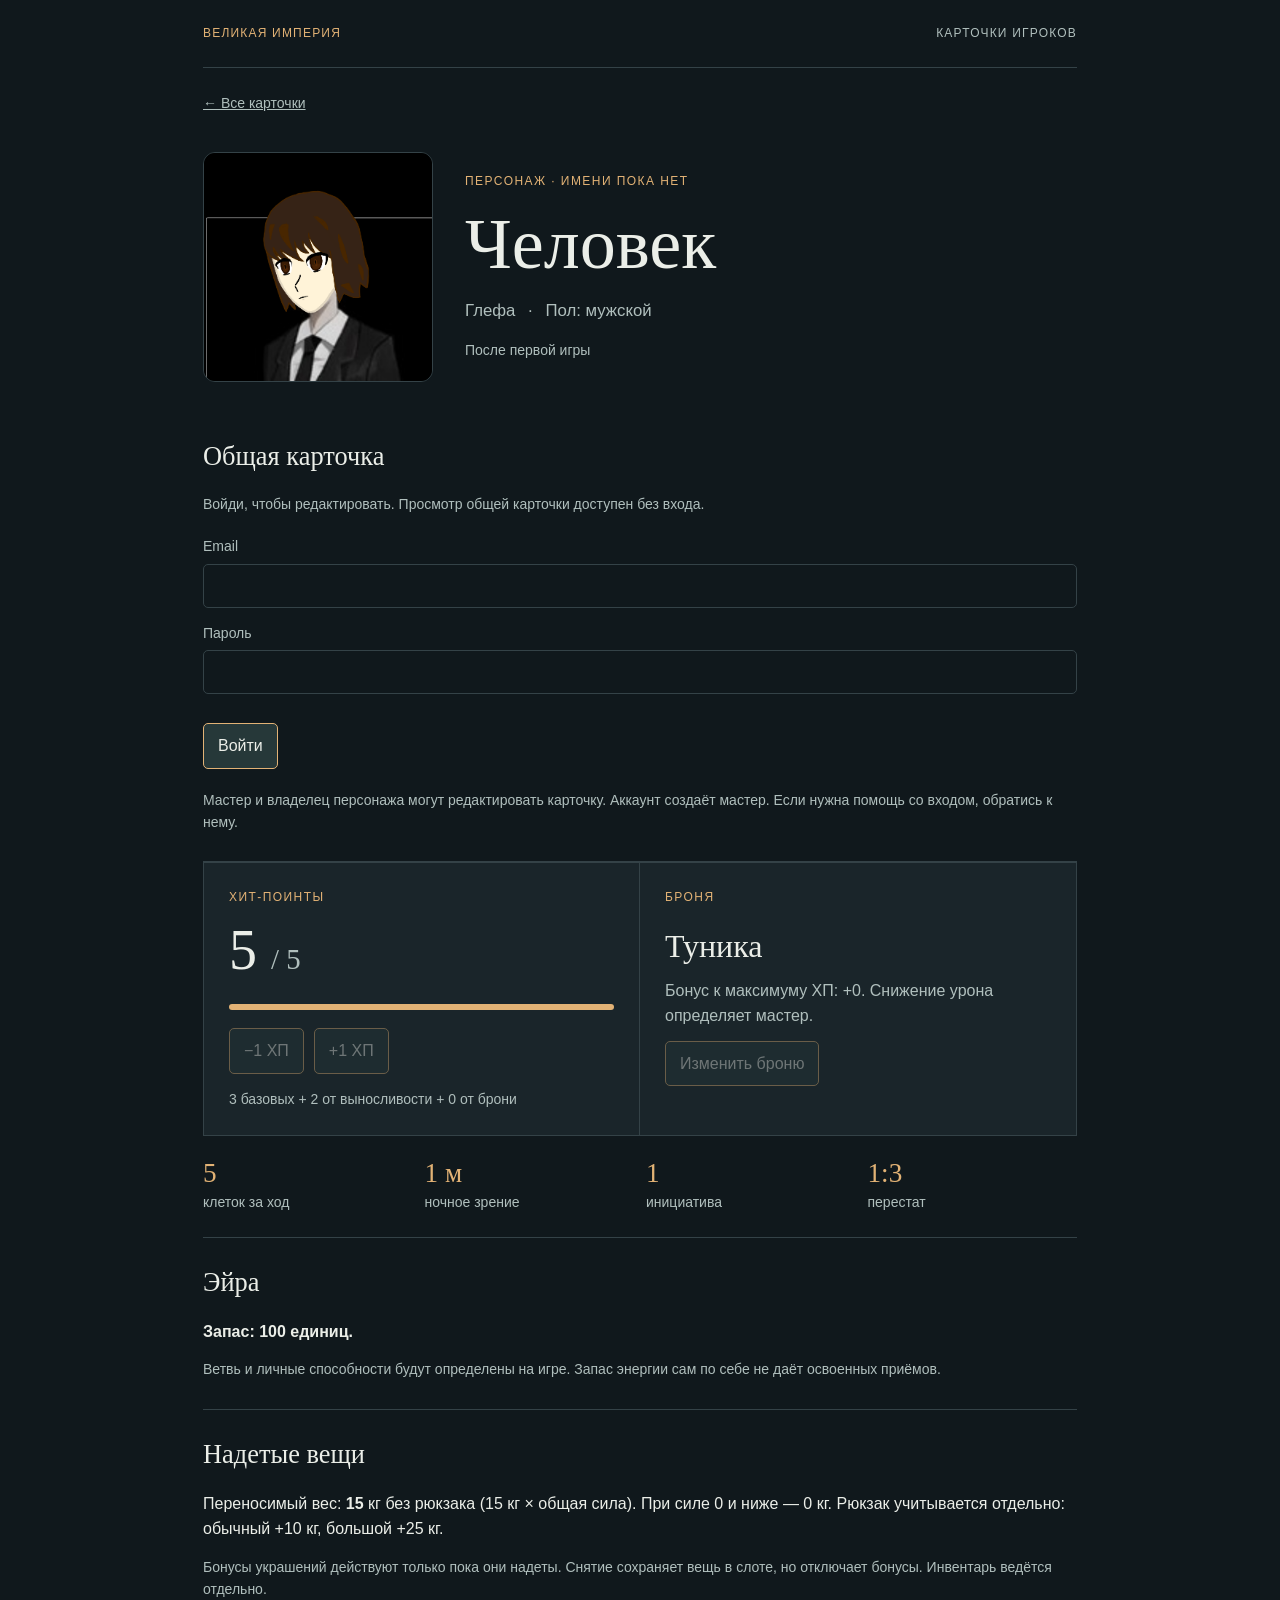
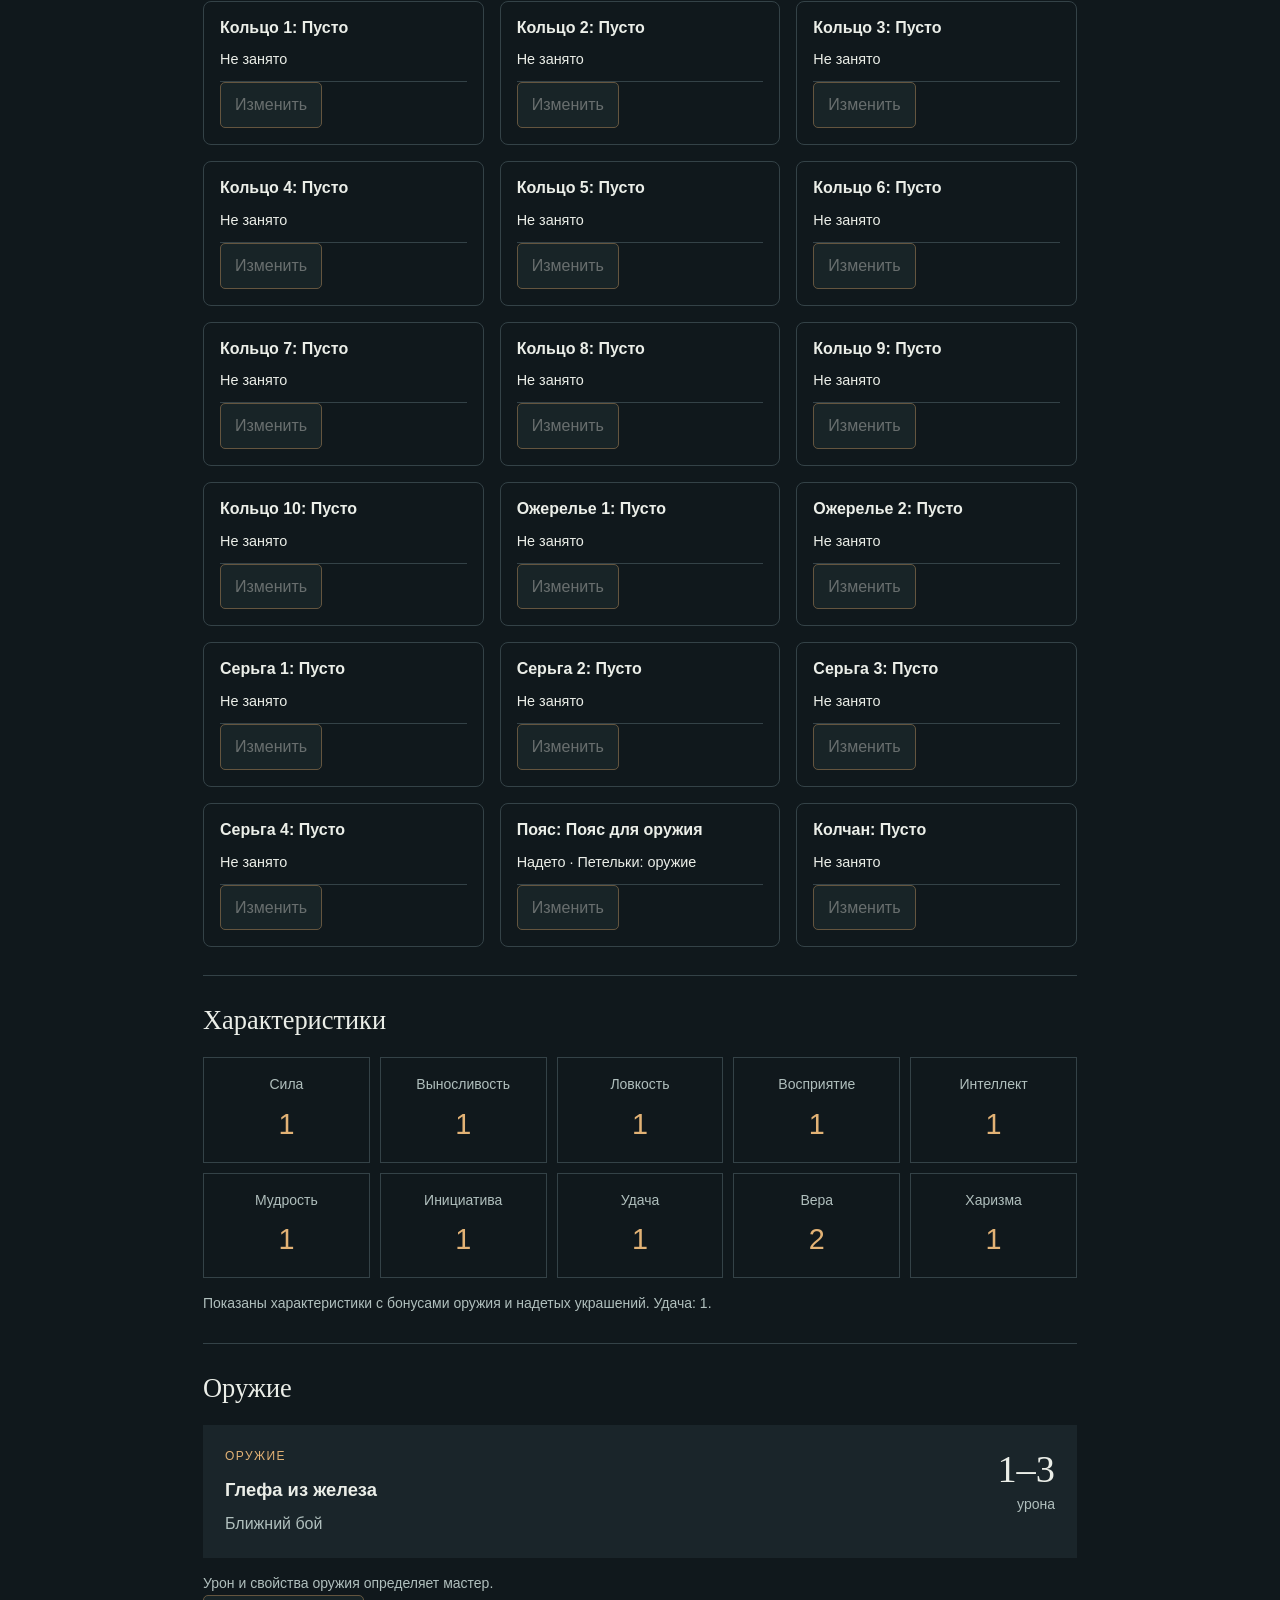
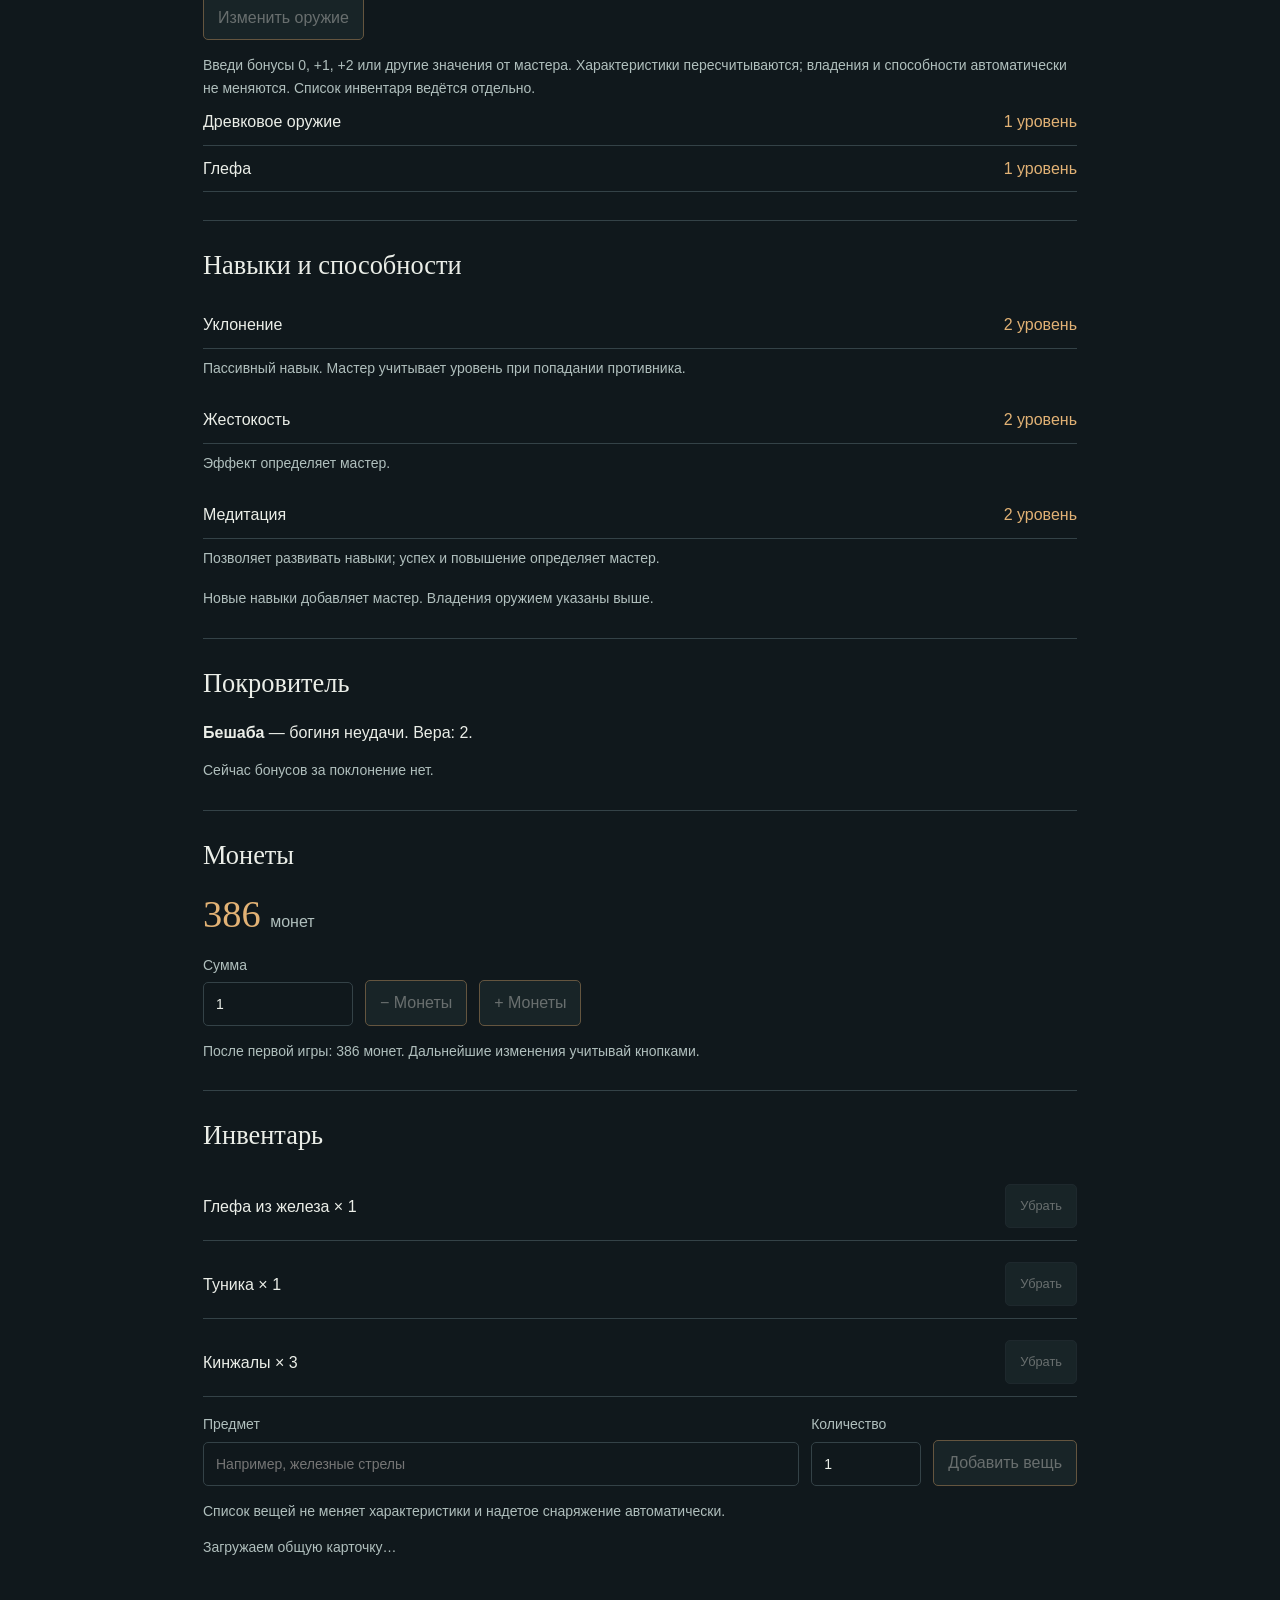
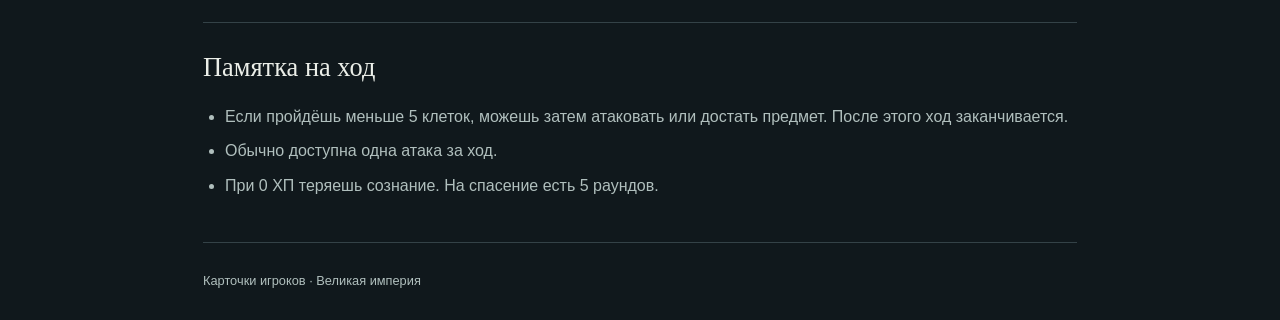
==== commit cb6ff95f: "Add wearable accessory slots and dynamic carrying capacity" ====
--- a/human.html
+++ b/human.html
@@ -3,6 +3,7 @@
 <section id="cloud-panel" class="section" hidden><h2>Общая карточка</h2><p id="auth-status" class="hint" role="status">Подключаемся…</p><form id="auth-form" class="gear-form"><label>Email<input id="auth-email" type="email" autocomplete="username" required maxlength="254"></label><label>Пароль<input id="auth-password" type="password" autocomplete="current-password" minlength="6" required></label><div class="counter-controls"><button id="sign-in" type="submit">Войти</button></div></form><button id="sign-out" type="button" hidden>Выйти</button><p class="hint">Мастер и владелец персонажа могут редактировать карточку. Аккаунт создаёт мастер. Если нужна помощь со входом, обратись к нему.</p></section><div class="overview"><section class="health"><span class="label">ХИТ-ПОИНТЫ</span><strong aria-live="polite"><span id="hp-value">5</span> <small>/ <span id="hp-max">5</span></small></strong><meter id="hp-meter" min="0" max="5" value="5" aria-label="ХП: 5 из 5"></meter><div class="counter-controls"><button type="button" id="hp-minus" aria-label="Убавить 1 ХП">−1 ХП</button><button type="button" id="hp-plus" aria-label="Прибавить 1 ХП" disabled>+1 ХП</button></div><p id="hp-status" class="hint" role="status"></p><span class="hint" id="hp-formula">3 базовых + 2 от выносливости</span></section><section class="armor"><span class="label">БРОНЯ</span><h2 id="armor-name">Туника</h2><p id="armor-note">Без бонусов к ХП.</p><button type="button" id="edit-armor" aria-expanded="false" aria-controls="armor-form">Изменить броню</button><form id="armor-form" class="gear-form" hidden><label>Название<input id="armor-input" maxlength="120" required></label><label>Бонус к ХП<input id="armor-hp" type="number" min="0" max="999" step="1" required></label><button type="submit">Сохранить броню</button></form></section></div>
 <div class="quick-stats"><div><strong data-movement>5</strong><span>клеток за ход</span></div><div><strong>1 м</strong><span>ночное зрение</span></div><div><strong id="initiative-value">1</strong><span>инициатива</span></div><div><strong>1:3</strong><span>перестат</span></div></div>
 <section class="section" id="eira"><h2>Эйра</h2><p><strong>Запас: 100 единиц.</strong></p><p class="hint">Ветвь и личные способности будут определены на игре. Запас энергии сам по себе не даёт освоенных приёмов.</p></section>
+<section class="section" id="accessories"><h2>Надетые вещи</h2><p>Переносимый вес: <strong id="carry-limit">15</strong> кг без рюкзака (15 кг × общая сила). При силе 0 и ниже — 0 кг. Рюкзак учитывается отдельно: обычный +10 кг, большой +25 кг.</p><p class="hint">Бонусы украшений действуют только пока они надеты. Снятие сохраняет вещь в слоте, но отключает бонусы. Инвентарь ведётся отдельно.</p><div id="slot-list" class="mastery equipment-slots"></div><form id="slot-form" class="gear-form" hidden><h3 id="slot-title"></h3><label>Название предмета<input id="slot-name" maxlength="120" placeholder="Пусто"></label><label><input id="slot-equipped" type="checkbox"> Надето</label><label id="slot-potions-label"><input id="slot-potions" type="checkbox"> Есть петельки для зелий (для оружия есть)</label><fieldset id="slot-bonuses"><legend>Временные бонусы характеристик</legend><div class="bonus-inputs"><label>Сила<input id="slot-bonus-0" type="number" min="-999" max="999" step="1" value="0" required></label><label>Выносливость<input id="slot-bonus-1" type="number" min="-999" max="999" step="1" value="0" required></label><label>Ловкость<input id="slot-bonus-2" type="number" min="-999" max="999" step="1" value="0" required></label><label>Восприятие<input id="slot-bonus-3" type="number" min="-999" max="999" step="1" value="0" required></label><label>Интеллект<input id="slot-bonus-4" type="number" min="-999" max="999" step="1" value="0" required></label><label>Мудрость<input id="slot-bonus-5" type="number" min="-999" max="999" step="1" value="0" required></label><label>Инициатива<input id="slot-bonus-6" type="number" min="-999" max="999" step="1" value="0" required></label><label>Удача<input id="slot-bonus-7" type="number" min="-999" max="999" step="1" value="0" required></label><label>Вера<input id="slot-bonus-8" type="number" min="-999" max="999" step="1" value="0" required></label><label>Харизма<input id="slot-bonus-9" type="number" min="-999" max="999" step="1" value="0" required></label></div></fieldset><div class="counter-controls"><button type="submit">Сохранить предмет</button><button type="button" id="slot-cancel">Отмена</button></div></form></section>
 <section class="section"><h2>Характеристики</h2><dl class="attributes"><div><dt>Сила</dt><dd data-stat="0">1</dd></div><div><dt>Выносливость</dt><dd data-stat="1">1</dd></div><div><dt>Ловкость</dt><dd data-stat="2">1</dd></div><div><dt>Восприятие</dt><dd data-stat="3">1</dd></div><div><dt>Интеллект</dt><dd data-stat="4">1</dd></div><div><dt>Мудрость</dt><dd data-stat="5">1</dd></div><div><dt>Инициатива</dt><dd data-stat="6">1</dd></div><div><dt>Удача</dt><dd data-stat="7">1</dd></div><div><dt>Вера</dt><dd data-stat="8">2</dd></div><div><dt>Харизма</dt><dd data-stat="9">1</dd></div></dl><p class="hint"><span id="stats-note">Бонусов от предметов нет.</span></p></section>
 <section class="section"><h2>Оружие</h2><article class="weapon"><div><p class="eyebrow">ОРУЖИЕ</p><h3 id="weapon-name">Глефа из железа</h3><p id="weapon-range">Ближний бой</p></div><div class="damage"><strong id="weapon-damage">1–3</strong><span>урона</span></div></article><p class="hint">Урон и свойства оружия определяет мастер.</p><button type="button" id="edit-weapon" aria-expanded="false" aria-controls="weapon-form">Изменить оружие</button><form id="weapon-form" class="gear-form" hidden><label>Название<input id="weapon-input" maxlength="120" required></label><label>Урон<input id="damage-input" maxlength="50" required placeholder="Например, 2–3"></label><label>Дальность / тип боя<input id="range-input" maxlength="80" required></label><fieldset><legend>Бонусы оружия к характеристикам</legend><div class="bonus-inputs"><label>Сила<input id="bonus-0" type="number" min="0" max="999" step="1" value="0" required></label><label>Выносливость<input id="bonus-1" type="number" min="0" max="999" step="1" value="0" required></label><label>Ловкость<input id="bonus-2" type="number" min="0" max="999" step="1" value="0" required></label><label>Восприятие<input id="bonus-3" type="number" min="0" max="999" step="1" value="0" required></label><label>Интеллект<input id="bonus-4" type="number" min="0" max="999" step="1" value="0" required></label><label>Мудрость<input id="bonus-5" type="number" min="0" max="999" step="1" value="0" required></label><label>Инициатива<input id="bonus-6" type="number" min="0" max="999" step="1" value="0" required></label><label>Удача<input id="bonus-7" type="number" min="0" max="999" step="1" value="0" required></label><label>Вера<input id="bonus-8" type="number" min="0" max="999" step="1" value="0" required></label><label>Харизма<input id="bonus-9" type="number" min="0" max="999" step="1" value="0" required></label></div></fieldset><button type="submit">Сохранить оружие</button></form><p class="hint">Введи бонусы 0, +1, +2 или другие значения от мастера. Характеристики пересчитываются; владения и способности автоматически не меняются. Список инвентаря ведётся отдельно.</p><div class="mastery"><p><span>Древковое оружие</span><strong>1 уровень</strong></p><p><span>Глефа</span><strong>1 уровень</strong></p></div></section>
 <section class="section" id="skills"><h2>Навыки и способности</h2><div id="skills-list" class="mastery"></div><button type="button" id="add-skill" aria-expanded="false" aria-controls="skill-form" hidden>Добавить навык</button><form id="skill-form" class="gear-form" hidden><label>Название навыка<input id="skill-name" maxlength="80" required></label><label>Уровень навыка<input id="skill-level" type="number" min="1" max="999" step="1" value="1" required></label><label>Описание навыка<textarea id="skill-description" maxlength="1000" rows="3"></textarea></label><p class="hint">Добавленный навык сразу увидит игрок. Записывай только то, что ему уже известно.</p><div class="counter-controls"><button type="submit">Сохранить навык</button><button type="button" id="cancel-skill">Отмена</button></div></form><p id="skill-status" class="hint" role="status"></p><p class="hint">Новые навыки добавляет мастер. Владения оружием указаны выше.</p></section>
--- a/styles.css
+++ b/styles.css
@@ -7,3 +7,5 @@
 .character-hero{display:flex;align-items:center;gap:32px}.portrait{width:230px;height:230px;object-fit:contain;background:#11191c;border:1px solid var(--line);border-radius:12px;flex-shrink:0}.selection-portrait{width:100%;height:240px;object-fit:contain;display:block;margin-bottom:24px;background:#11191c;border-radius:8px}@media(max-width:650px){.character-hero{flex-direction:column;align-items:flex-start;gap:20px}.portrait{width:180px;height:180px}.selection-portrait{height:220px}}@media print{.portrait{width:110px;height:110px}.character-hero{flex-direction:row}}
 
 textarea{font:inherit;display:block;width:100%;margin-top:6px;padding:10px;background:var(--bg);color:var(--text);border:1px solid var(--line);border-radius:5px;resize:vertical}textarea:focus-visible{outline:2px solid var(--accent)}.skill-description{white-space:pre-wrap;overflow-wrap:anywhere;margin:8px 0 18px}#skills-list span{overflow-wrap:anywhere}
+
+.equipment-slots{display:grid;grid-template-columns:repeat(auto-fit,minmax(220px,1fr));gap:1rem}.equipment-slots article{border:1px solid var(--line,#304044);border-radius:8px;padding:1rem;min-width:0}.equipment-slots h3{font-size:1rem;overflow-wrap:anywhere}.equipment-slots p{display:block;font-size:.9rem;overflow-wrap:anywhere}#slot-form input[type=checkbox]{width:auto;margin-right:.5rem}
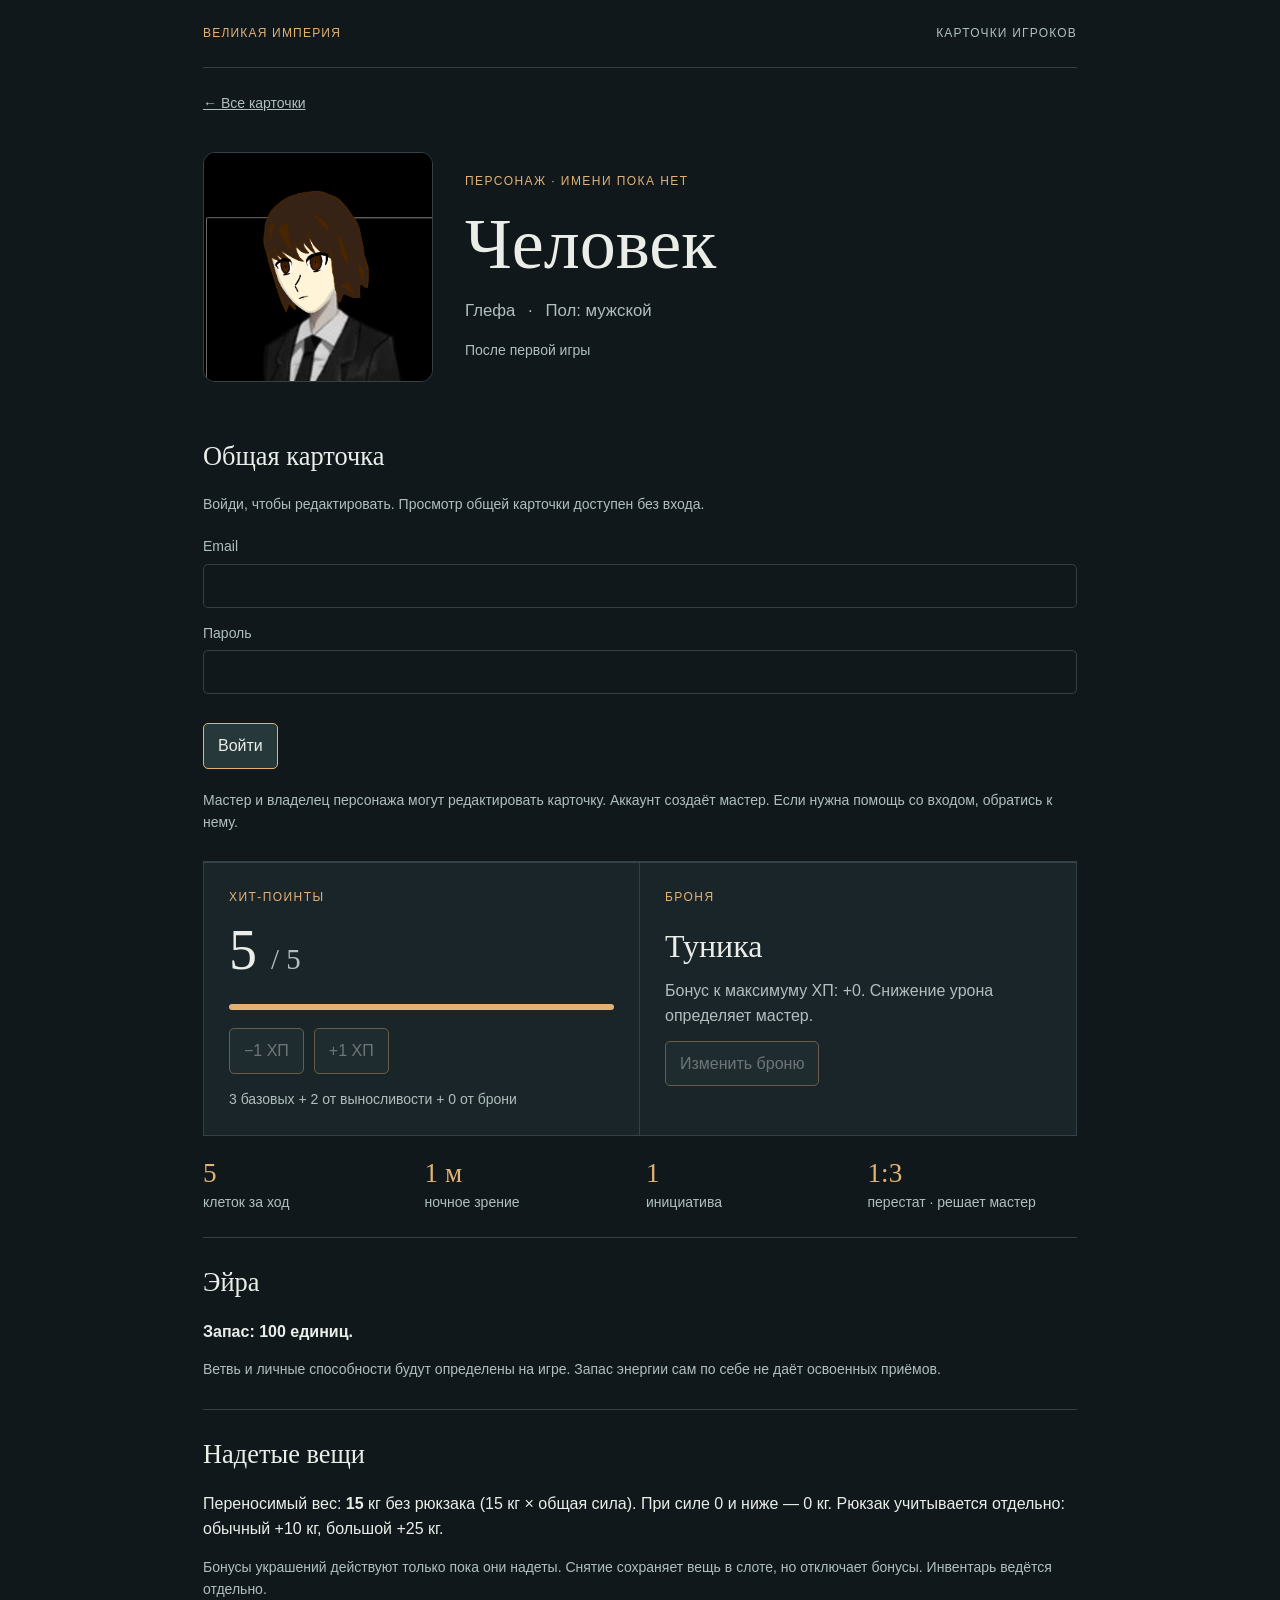
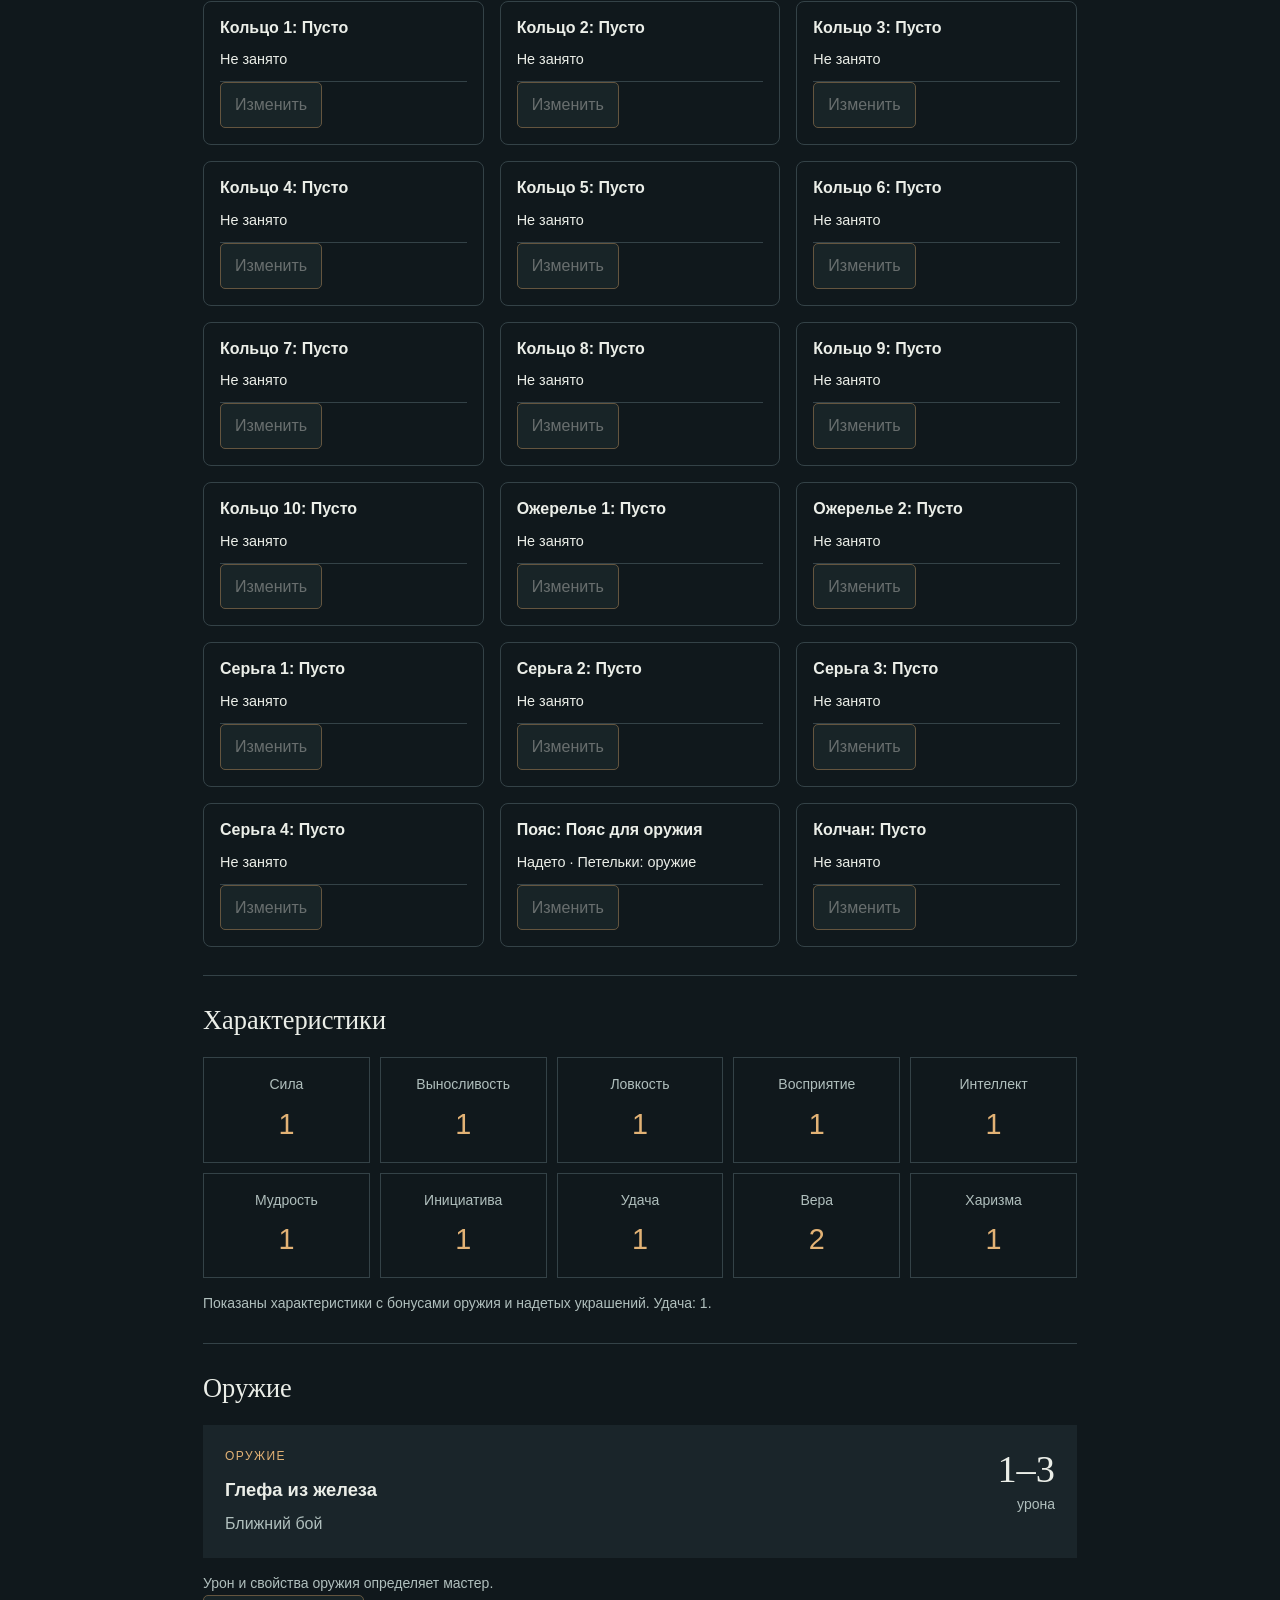
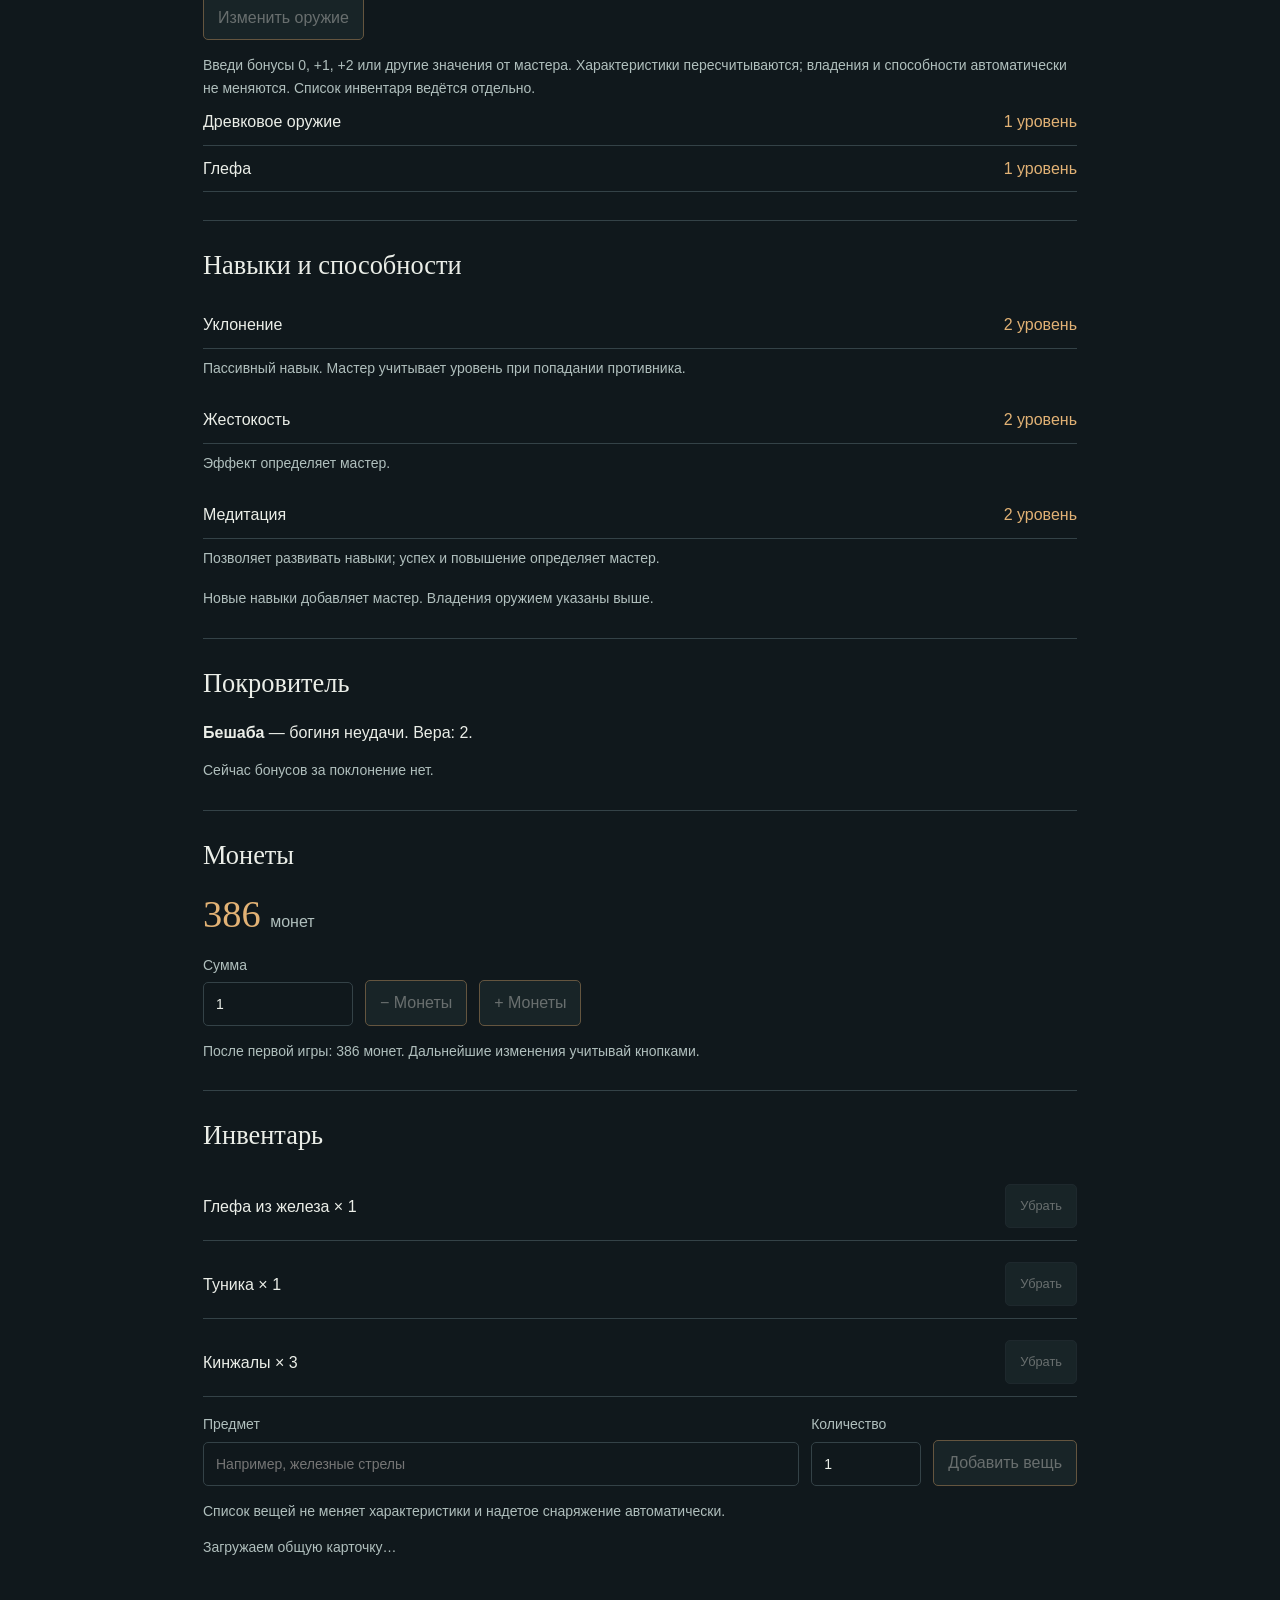
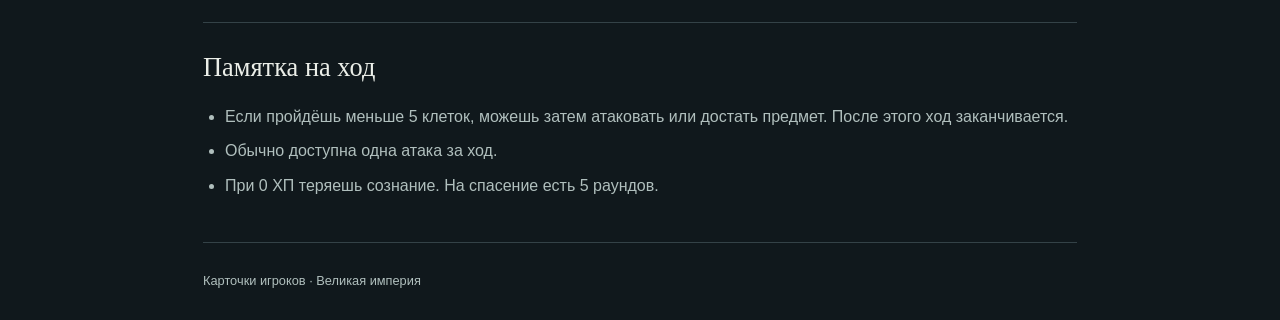
==== commit 6c7e747f: "Label overstat as a GM decision" ====
--- a/human.html
+++ b/human.html
@@ -1,7 +1,7 @@
 <!doctype html>
 <html lang="ru"><head><meta charset="utf-8"><meta name="viewport" content="width=device-width, initial-scale=1"><meta name="theme-color" content="#10181c"><meta name="description" content="Карточка игрока: характеристики, здоровье, снаряжение и изученные способности."><title>Человек · Карточки</title><link rel="icon" href="data:image/svg+xml,%3Csvg xmlns='http://www.w3.org/2000/svg' viewBox='0 0 32 32'%3E%3Crect x='5' y='3' width='22' height='26' rx='3' fill='%231c2829' stroke='%23d3ac69' stroke-width='2'/%3E%3Cpath d='M10 11h12M10 16h12M10 21h8' stroke='%23d3ac69' stroke-width='2'/%3E%3C/svg%3E"><link rel="stylesheet" href="styles.css"><script src="card-state.js" defer></script><script src="card-skills.js" defer></script><script src="supabase-config.js" defer></script><script src="vendor/supabase.js" defer></script><script src="card-cloud.js" defer></script><script src="card.js" defer></script></head><body class="human" data-character="human"><a class="skip" href="#main">К карточке</a><div class="frame"><header class="topbar"><a href="index.html">ВЕЛИКАЯ ИМПЕРИЯ</a><span>КАРТОЧКИ ИГРОКОВ</span></header><main id="main"><a class="back" href="index.html">← Все карточки</a><header class="hero character-hero"><img class="portrait" src="assets/human.png" alt="Портрет персонажа: Человек" width="320" height="320"><div><p class="eyebrow">ПЕРСОНАЖ · ИМЕНИ ПОКА НЕТ</p><h1>Человек</h1><p class="subtitle">Глефа <span>·</span> Пол: мужской</p><p class="hint">После первой игры</p></div></header>
 <section id="cloud-panel" class="section" hidden><h2>Общая карточка</h2><p id="auth-status" class="hint" role="status">Подключаемся…</p><form id="auth-form" class="gear-form"><label>Email<input id="auth-email" type="email" autocomplete="username" required maxlength="254"></label><label>Пароль<input id="auth-password" type="password" autocomplete="current-password" minlength="6" required></label><div class="counter-controls"><button id="sign-in" type="submit">Войти</button></div></form><button id="sign-out" type="button" hidden>Выйти</button><p class="hint">Мастер и владелец персонажа могут редактировать карточку. Аккаунт создаёт мастер. Если нужна помощь со входом, обратись к нему.</p></section><div class="overview"><section class="health"><span class="label">ХИТ-ПОИНТЫ</span><strong aria-live="polite"><span id="hp-value">5</span> <small>/ <span id="hp-max">5</span></small></strong><meter id="hp-meter" min="0" max="5" value="5" aria-label="ХП: 5 из 5"></meter><div class="counter-controls"><button type="button" id="hp-minus" aria-label="Убавить 1 ХП">−1 ХП</button><button type="button" id="hp-plus" aria-label="Прибавить 1 ХП" disabled>+1 ХП</button></div><p id="hp-status" class="hint" role="status"></p><span class="hint" id="hp-formula">3 базовых + 2 от выносливости</span></section><section class="armor"><span class="label">БРОНЯ</span><h2 id="armor-name">Туника</h2><p id="armor-note">Без бонусов к ХП.</p><button type="button" id="edit-armor" aria-expanded="false" aria-controls="armor-form">Изменить броню</button><form id="armor-form" class="gear-form" hidden><label>Название<input id="armor-input" maxlength="120" required></label><label>Бонус к ХП<input id="armor-hp" type="number" min="0" max="999" step="1" required></label><button type="submit">Сохранить броню</button></form></section></div>
-<div class="quick-stats"><div><strong data-movement>5</strong><span>клеток за ход</span></div><div><strong>1 м</strong><span>ночное зрение</span></div><div><strong id="initiative-value">1</strong><span>инициатива</span></div><div><strong>1:3</strong><span>перестат</span></div></div>
+<div class="quick-stats"><div><strong data-movement>5</strong><span>клеток за ход</span></div><div><strong>1 м</strong><span>ночное зрение</span></div><div><strong id="initiative-value">1</strong><span>инициатива</span></div><div><strong>1:3</strong><span>перестат · решает мастер</span></div></div>
 <section class="section" id="eira"><h2>Эйра</h2><p><strong>Запас: 100 единиц.</strong></p><p class="hint">Ветвь и личные способности будут определены на игре. Запас энергии сам по себе не даёт освоенных приёмов.</p></section>
 <section class="section" id="accessories"><h2>Надетые вещи</h2><p>Переносимый вес: <strong id="carry-limit">15</strong> кг без рюкзака (15 кг × общая сила). При силе 0 и ниже — 0 кг. Рюкзак учитывается отдельно: обычный +10 кг, большой +25 кг.</p><p class="hint">Бонусы украшений действуют только пока они надеты. Снятие сохраняет вещь в слоте, но отключает бонусы. Инвентарь ведётся отдельно.</p><div id="slot-list" class="mastery equipment-slots"></div><form id="slot-form" class="gear-form" hidden><h3 id="slot-title"></h3><label>Название предмета<input id="slot-name" maxlength="120" placeholder="Пусто"></label><label><input id="slot-equipped" type="checkbox"> Надето</label><label id="slot-potions-label"><input id="slot-potions" type="checkbox"> Есть петельки для зелий (для оружия есть)</label><fieldset id="slot-bonuses"><legend>Временные бонусы характеристик</legend><div class="bonus-inputs"><label>Сила<input id="slot-bonus-0" type="number" min="-999" max="999" step="1" value="0" required></label><label>Выносливость<input id="slot-bonus-1" type="number" min="-999" max="999" step="1" value="0" required></label><label>Ловкость<input id="slot-bonus-2" type="number" min="-999" max="999" step="1" value="0" required></label><label>Восприятие<input id="slot-bonus-3" type="number" min="-999" max="999" step="1" value="0" required></label><label>Интеллект<input id="slot-bonus-4" type="number" min="-999" max="999" step="1" value="0" required></label><label>Мудрость<input id="slot-bonus-5" type="number" min="-999" max="999" step="1" value="0" required></label><label>Инициатива<input id="slot-bonus-6" type="number" min="-999" max="999" step="1" value="0" required></label><label>Удача<input id="slot-bonus-7" type="number" min="-999" max="999" step="1" value="0" required></label><label>Вера<input id="slot-bonus-8" type="number" min="-999" max="999" step="1" value="0" required></label><label>Харизма<input id="slot-bonus-9" type="number" min="-999" max="999" step="1" value="0" required></label></div></fieldset><div class="counter-controls"><button type="submit">Сохранить предмет</button><button type="button" id="slot-cancel">Отмена</button></div></form></section>
 <section class="section"><h2>Характеристики</h2><dl class="attributes"><div><dt>Сила</dt><dd data-stat="0">1</dd></div><div><dt>Выносливость</dt><dd data-stat="1">1</dd></div><div><dt>Ловкость</dt><dd data-stat="2">1</dd></div><div><dt>Восприятие</dt><dd data-stat="3">1</dd></div><div><dt>Интеллект</dt><dd data-stat="4">1</dd></div><div><dt>Мудрость</dt><dd data-stat="5">1</dd></div><div><dt>Инициатива</dt><dd data-stat="6">1</dd></div><div><dt>Удача</dt><dd data-stat="7">1</dd></div><div><dt>Вера</dt><dd data-stat="8">2</dd></div><div><dt>Харизма</dt><dd data-stat="9">1</dd></div></dl><p class="hint"><span id="stats-note">Бонусов от предметов нет.</span></p></section>
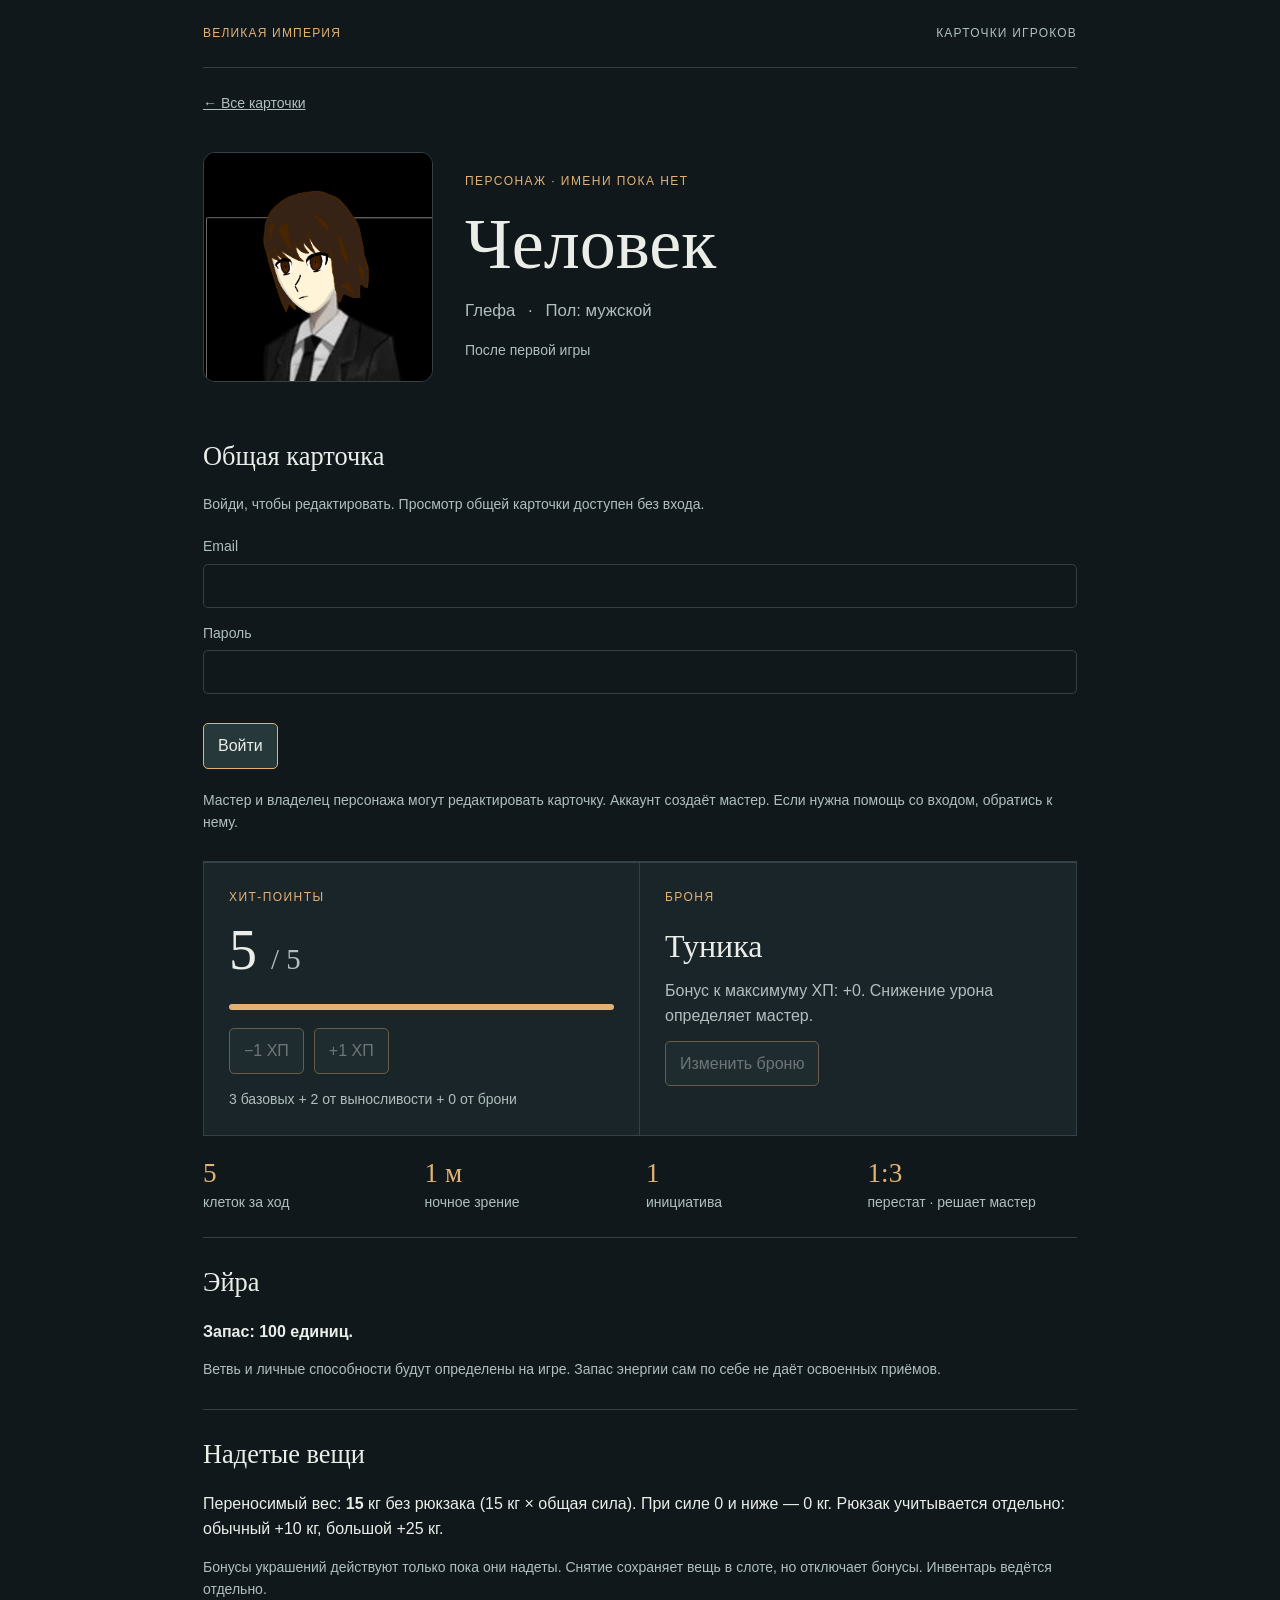
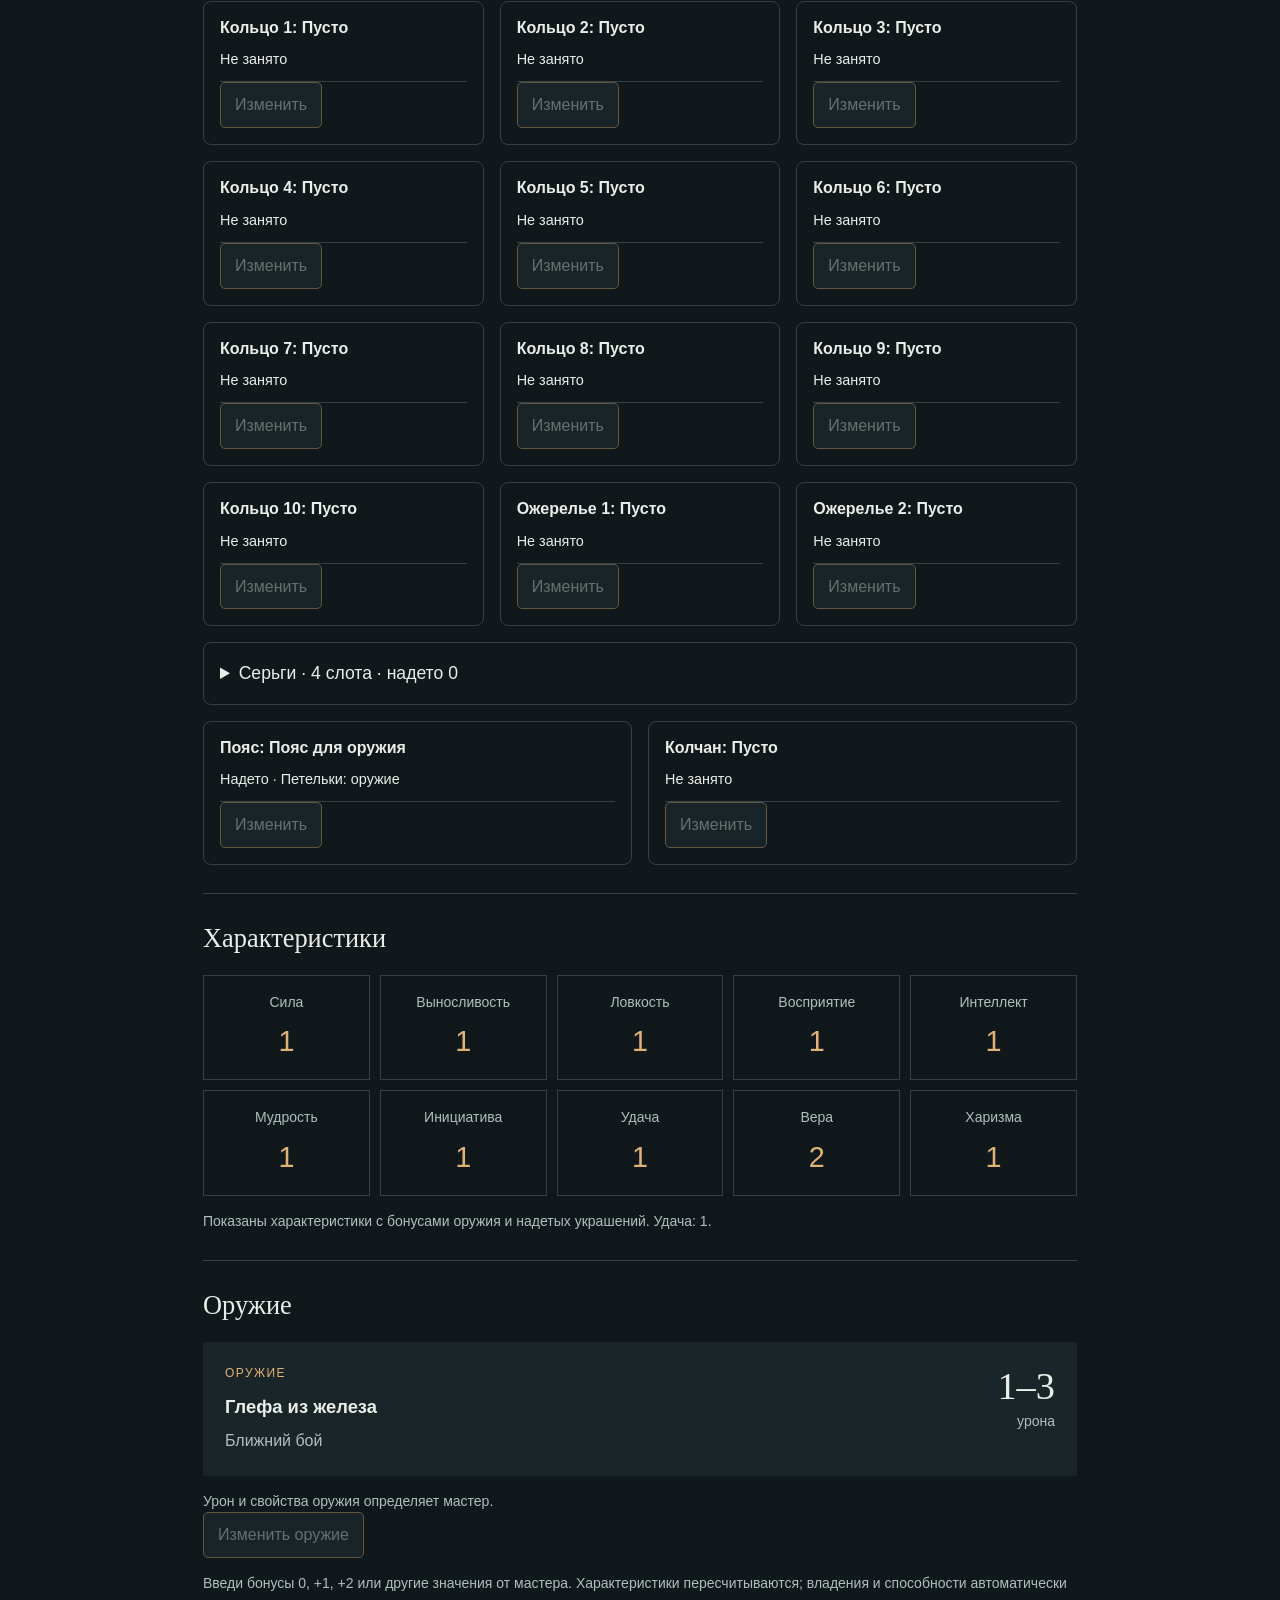
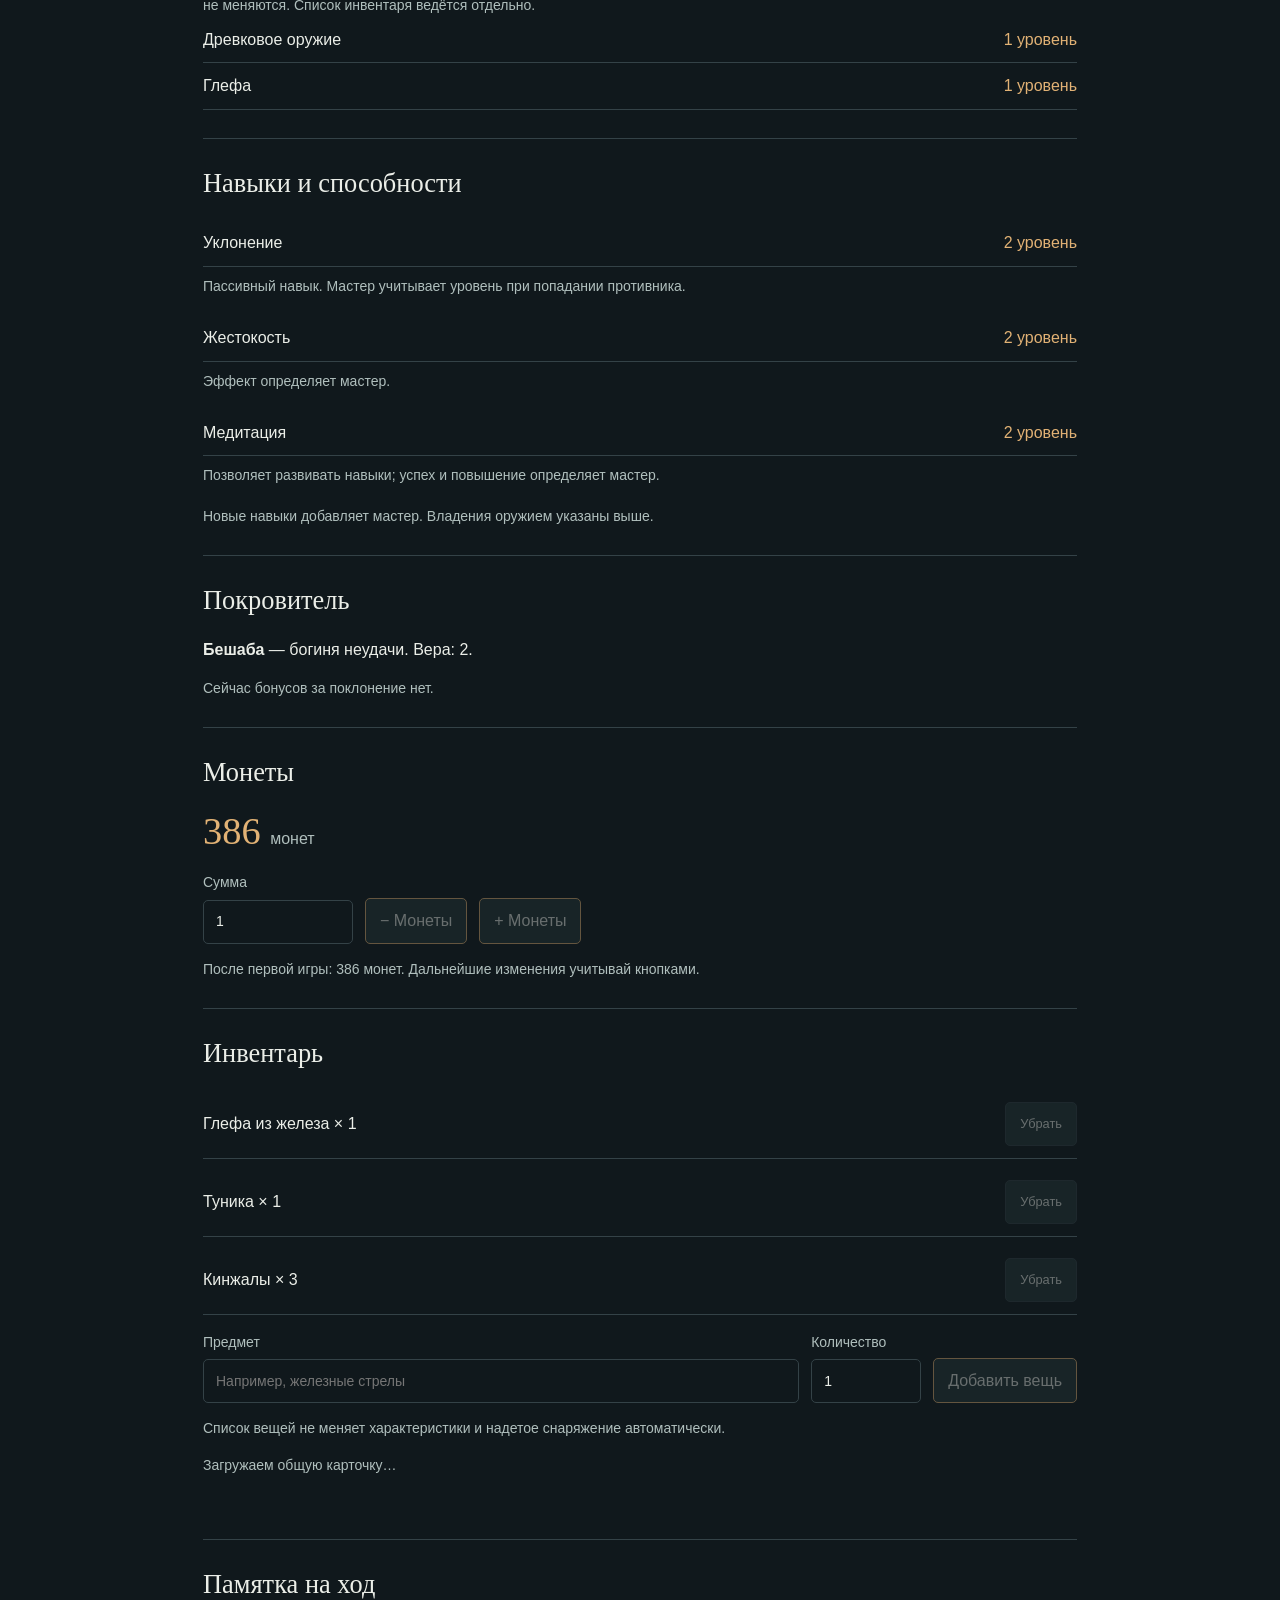
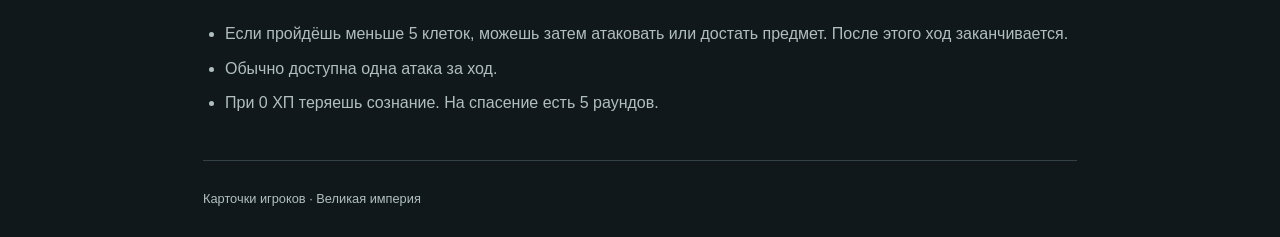
==== commit b08ccddc: "Collapse earring slots by default with equipped count" ====
--- a/human.html
+++ b/human.html
@@ -3,7 +3,7 @@
 <section id="cloud-panel" class="section" hidden><h2>Общая карточка</h2><p id="auth-status" class="hint" role="status">Подключаемся…</p><form id="auth-form" class="gear-form"><label>Email<input id="auth-email" type="email" autocomplete="username" required maxlength="254"></label><label>Пароль<input id="auth-password" type="password" autocomplete="current-password" minlength="6" required></label><div class="counter-controls"><button id="sign-in" type="submit">Войти</button></div></form><button id="sign-out" type="button" hidden>Выйти</button><p class="hint">Мастер и владелец персонажа могут редактировать карточку. Аккаунт создаёт мастер. Если нужна помощь со входом, обратись к нему.</p></section><div class="overview"><section class="health"><span class="label">ХИТ-ПОИНТЫ</span><strong aria-live="polite"><span id="hp-value">5</span> <small>/ <span id="hp-max">5</span></small></strong><meter id="hp-meter" min="0" max="5" value="5" aria-label="ХП: 5 из 5"></meter><div class="counter-controls"><button type="button" id="hp-minus" aria-label="Убавить 1 ХП">−1 ХП</button><button type="button" id="hp-plus" aria-label="Прибавить 1 ХП" disabled>+1 ХП</button></div><p id="hp-status" class="hint" role="status"></p><span class="hint" id="hp-formula">3 базовых + 2 от выносливости</span></section><section class="armor"><span class="label">БРОНЯ</span><h2 id="armor-name">Туника</h2><p id="armor-note">Без бонусов к ХП.</p><button type="button" id="edit-armor" aria-expanded="false" aria-controls="armor-form">Изменить броню</button><form id="armor-form" class="gear-form" hidden><label>Название<input id="armor-input" maxlength="120" required></label><label>Бонус к ХП<input id="armor-hp" type="number" min="0" max="999" step="1" required></label><button type="submit">Сохранить броню</button></form></section></div>
 <div class="quick-stats"><div><strong data-movement>5</strong><span>клеток за ход</span></div><div><strong>1 м</strong><span>ночное зрение</span></div><div><strong id="initiative-value">1</strong><span>инициатива</span></div><div><strong>1:3</strong><span>перестат · решает мастер</span></div></div>
 <section class="section" id="eira"><h2>Эйра</h2><p><strong>Запас: 100 единиц.</strong></p><p class="hint">Ветвь и личные способности будут определены на игре. Запас энергии сам по себе не даёт освоенных приёмов.</p></section>
-<section class="section" id="accessories"><h2>Надетые вещи</h2><p>Переносимый вес: <strong id="carry-limit">15</strong> кг без рюкзака (15 кг × общая сила). При силе 0 и ниже — 0 кг. Рюкзак учитывается отдельно: обычный +10 кг, большой +25 кг.</p><p class="hint">Бонусы украшений действуют только пока они надеты. Снятие сохраняет вещь в слоте, но отключает бонусы. Инвентарь ведётся отдельно.</p><div id="slot-list" class="mastery equipment-slots"></div><form id="slot-form" class="gear-form" hidden><h3 id="slot-title"></h3><label>Название предмета<input id="slot-name" maxlength="120" placeholder="Пусто"></label><label><input id="slot-equipped" type="checkbox"> Надето</label><label id="slot-potions-label"><input id="slot-potions" type="checkbox"> Есть петельки для зелий (для оружия есть)</label><fieldset id="slot-bonuses"><legend>Временные бонусы характеристик</legend><div class="bonus-inputs"><label>Сила<input id="slot-bonus-0" type="number" min="-999" max="999" step="1" value="0" required></label><label>Выносливость<input id="slot-bonus-1" type="number" min="-999" max="999" step="1" value="0" required></label><label>Ловкость<input id="slot-bonus-2" type="number" min="-999" max="999" step="1" value="0" required></label><label>Восприятие<input id="slot-bonus-3" type="number" min="-999" max="999" step="1" value="0" required></label><label>Интеллект<input id="slot-bonus-4" type="number" min="-999" max="999" step="1" value="0" required></label><label>Мудрость<input id="slot-bonus-5" type="number" min="-999" max="999" step="1" value="0" required></label><label>Инициатива<input id="slot-bonus-6" type="number" min="-999" max="999" step="1" value="0" required></label><label>Удача<input id="slot-bonus-7" type="number" min="-999" max="999" step="1" value="0" required></label><label>Вера<input id="slot-bonus-8" type="number" min="-999" max="999" step="1" value="0" required></label><label>Харизма<input id="slot-bonus-9" type="number" min="-999" max="999" step="1" value="0" required></label></div></fieldset><div class="counter-controls"><button type="submit">Сохранить предмет</button><button type="button" id="slot-cancel">Отмена</button></div></form></section>
+<section class="section" id="accessories"><h2>Надетые вещи</h2><p>Переносимый вес: <strong id="carry-limit">15</strong> кг без рюкзака (15 кг × общая сила). При силе 0 и ниже — 0 кг. Рюкзак учитывается отдельно: обычный +10 кг, большой +25 кг.</p><p class="hint">Бонусы украшений действуют только пока они надеты. Снятие сохраняет вещь в слоте, но отключает бонусы. Инвентарь ведётся отдельно.</p><div id="slot-list" class="mastery equipment-slots"></div><details class="earring-slots"><summary>Серьги · 4 слота <span id="earrings-count"></span></summary><div id="earring-slot-list" class="mastery equipment-slots"></div></details><div id="utility-slot-list" class="mastery equipment-slots"></div><form id="slot-form" class="gear-form" hidden><h3 id="slot-title"></h3><label>Название предмета<input id="slot-name" maxlength="120" placeholder="Пусто"></label><label><input id="slot-equipped" type="checkbox"> Надето</label><label id="slot-potions-label"><input id="slot-potions" type="checkbox"> Есть петельки для зелий (для оружия есть)</label><fieldset id="slot-bonuses"><legend>Временные бонусы характеристик</legend><div class="bonus-inputs"><label>Сила<input id="slot-bonus-0" type="number" min="-999" max="999" step="1" value="0" required></label><label>Выносливость<input id="slot-bonus-1" type="number" min="-999" max="999" step="1" value="0" required></label><label>Ловкость<input id="slot-bonus-2" type="number" min="-999" max="999" step="1" value="0" required></label><label>Восприятие<input id="slot-bonus-3" type="number" min="-999" max="999" step="1" value="0" required></label><label>Интеллект<input id="slot-bonus-4" type="number" min="-999" max="999" step="1" value="0" required></label><label>Мудрость<input id="slot-bonus-5" type="number" min="-999" max="999" step="1" value="0" required></label><label>Инициатива<input id="slot-bonus-6" type="number" min="-999" max="999" step="1" value="0" required></label><label>Удача<input id="slot-bonus-7" type="number" min="-999" max="999" step="1" value="0" required></label><label>Вера<input id="slot-bonus-8" type="number" min="-999" max="999" step="1" value="0" required></label><label>Харизма<input id="slot-bonus-9" type="number" min="-999" max="999" step="1" value="0" required></label></div></fieldset><div class="counter-controls"><button type="submit">Сохранить предмет</button><button type="button" id="slot-cancel">Отмена</button></div></form></section>
 <section class="section"><h2>Характеристики</h2><dl class="attributes"><div><dt>Сила</dt><dd data-stat="0">1</dd></div><div><dt>Выносливость</dt><dd data-stat="1">1</dd></div><div><dt>Ловкость</dt><dd data-stat="2">1</dd></div><div><dt>Восприятие</dt><dd data-stat="3">1</dd></div><div><dt>Интеллект</dt><dd data-stat="4">1</dd></div><div><dt>Мудрость</dt><dd data-stat="5">1</dd></div><div><dt>Инициатива</dt><dd data-stat="6">1</dd></div><div><dt>Удача</dt><dd data-stat="7">1</dd></div><div><dt>Вера</dt><dd data-stat="8">2</dd></div><div><dt>Харизма</dt><dd data-stat="9">1</dd></div></dl><p class="hint"><span id="stats-note">Бонусов от предметов нет.</span></p></section>
 <section class="section"><h2>Оружие</h2><article class="weapon"><div><p class="eyebrow">ОРУЖИЕ</p><h3 id="weapon-name">Глефа из железа</h3><p id="weapon-range">Ближний бой</p></div><div class="damage"><strong id="weapon-damage">1–3</strong><span>урона</span></div></article><p class="hint">Урон и свойства оружия определяет мастер.</p><button type="button" id="edit-weapon" aria-expanded="false" aria-controls="weapon-form">Изменить оружие</button><form id="weapon-form" class="gear-form" hidden><label>Название<input id="weapon-input" maxlength="120" required></label><label>Урон<input id="damage-input" maxlength="50" required placeholder="Например, 2–3"></label><label>Дальность / тип боя<input id="range-input" maxlength="80" required></label><fieldset><legend>Бонусы оружия к характеристикам</legend><div class="bonus-inputs"><label>Сила<input id="bonus-0" type="number" min="0" max="999" step="1" value="0" required></label><label>Выносливость<input id="bonus-1" type="number" min="0" max="999" step="1" value="0" required></label><label>Ловкость<input id="bonus-2" type="number" min="0" max="999" step="1" value="0" required></label><label>Восприятие<input id="bonus-3" type="number" min="0" max="999" step="1" value="0" required></label><label>Интеллект<input id="bonus-4" type="number" min="0" max="999" step="1" value="0" required></label><label>Мудрость<input id="bonus-5" type="number" min="0" max="999" step="1" value="0" required></label><label>Инициатива<input id="bonus-6" type="number" min="0" max="999" step="1" value="0" required></label><label>Удача<input id="bonus-7" type="number" min="0" max="999" step="1" value="0" required></label><label>Вера<input id="bonus-8" type="number" min="0" max="999" step="1" value="0" required></label><label>Харизма<input id="bonus-9" type="number" min="0" max="999" step="1" value="0" required></label></div></fieldset><button type="submit">Сохранить оружие</button></form><p class="hint">Введи бонусы 0, +1, +2 или другие значения от мастера. Характеристики пересчитываются; владения и способности автоматически не меняются. Список инвентаря ведётся отдельно.</p><div class="mastery"><p><span>Древковое оружие</span><strong>1 уровень</strong></p><p><span>Глефа</span><strong>1 уровень</strong></p></div></section>
 <section class="section" id="skills"><h2>Навыки и способности</h2><div id="skills-list" class="mastery"></div><button type="button" id="add-skill" aria-expanded="false" aria-controls="skill-form" hidden>Добавить навык</button><form id="skill-form" class="gear-form" hidden><label>Название навыка<input id="skill-name" maxlength="80" required></label><label>Уровень навыка<input id="skill-level" type="number" min="1" max="999" step="1" value="1" required></label><label>Описание навыка<textarea id="skill-description" maxlength="1000" rows="3"></textarea></label><p class="hint">Добавленный навык сразу увидит игрок. Записывай только то, что ему уже известно.</p><div class="counter-controls"><button type="submit">Сохранить навык</button><button type="button" id="cancel-skill">Отмена</button></div></form><p id="skill-status" class="hint" role="status"></p><p class="hint">Новые навыки добавляет мастер. Владения оружием указаны выше.</p></section>
--- a/styles.css
+++ b/styles.css
@@ -9,3 +9,5 @@
 textarea{font:inherit;display:block;width:100%;margin-top:6px;padding:10px;background:var(--bg);color:var(--text);border:1px solid var(--line);border-radius:5px;resize:vertical}textarea:focus-visible{outline:2px solid var(--accent)}.skill-description{white-space:pre-wrap;overflow-wrap:anywhere;margin:8px 0 18px}#skills-list span{overflow-wrap:anywhere}
 
 .equipment-slots{display:grid;grid-template-columns:repeat(auto-fit,minmax(220px,1fr));gap:1rem}.equipment-slots article{border:1px solid var(--line,#304044);border-radius:8px;padding:1rem;min-width:0}.equipment-slots h3{font-size:1rem;overflow-wrap:anywhere}.equipment-slots p{display:block;font-size:.9rem;overflow-wrap:anywhere}#slot-form input[type=checkbox]{width:auto;margin-right:.5rem}
+
+.earring-slots{margin:1rem 0;border:1px solid var(--line,#304044);border-radius:8px;padding:1rem}.earring-slots summary{cursor:pointer;font-size:1.1rem}.earring-slots[open] summary{margin-bottom:1rem}.earring-slots summary:focus-visible{outline:2px solid currentColor;outline-offset:4px}
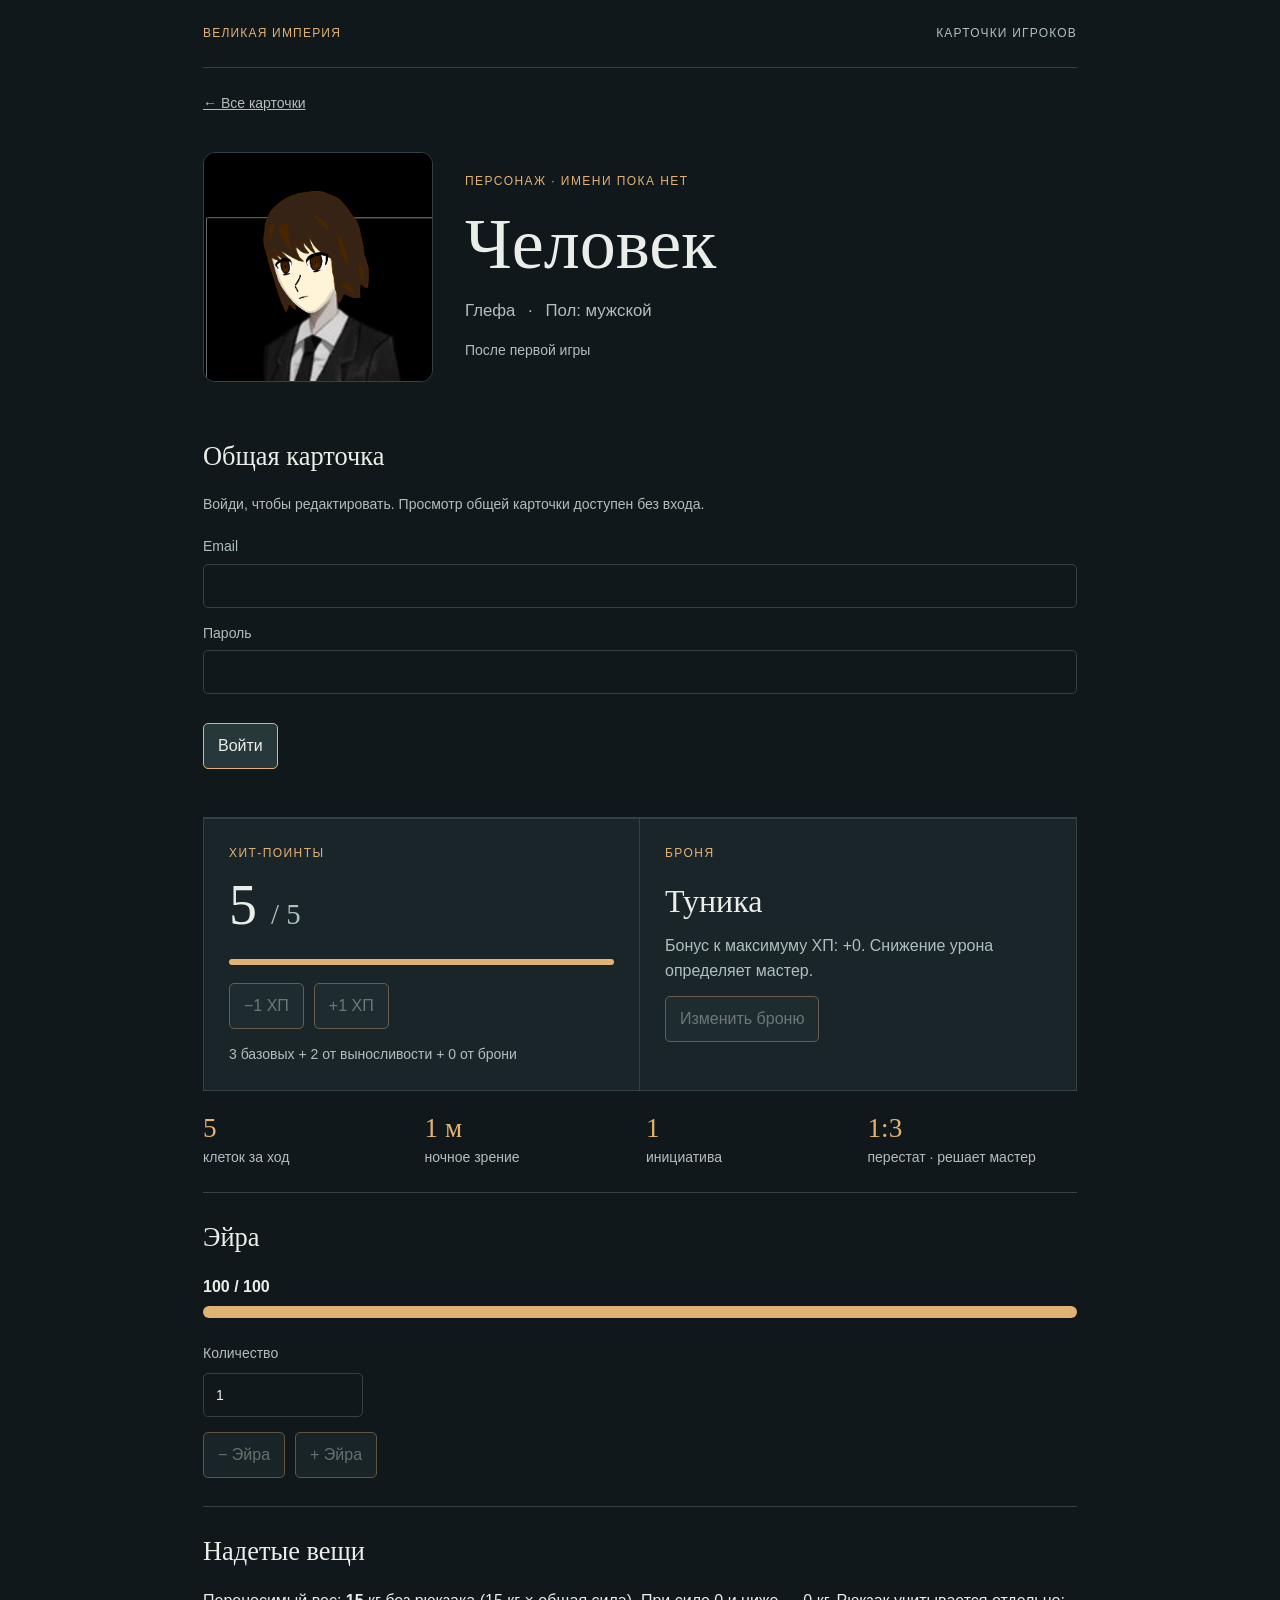
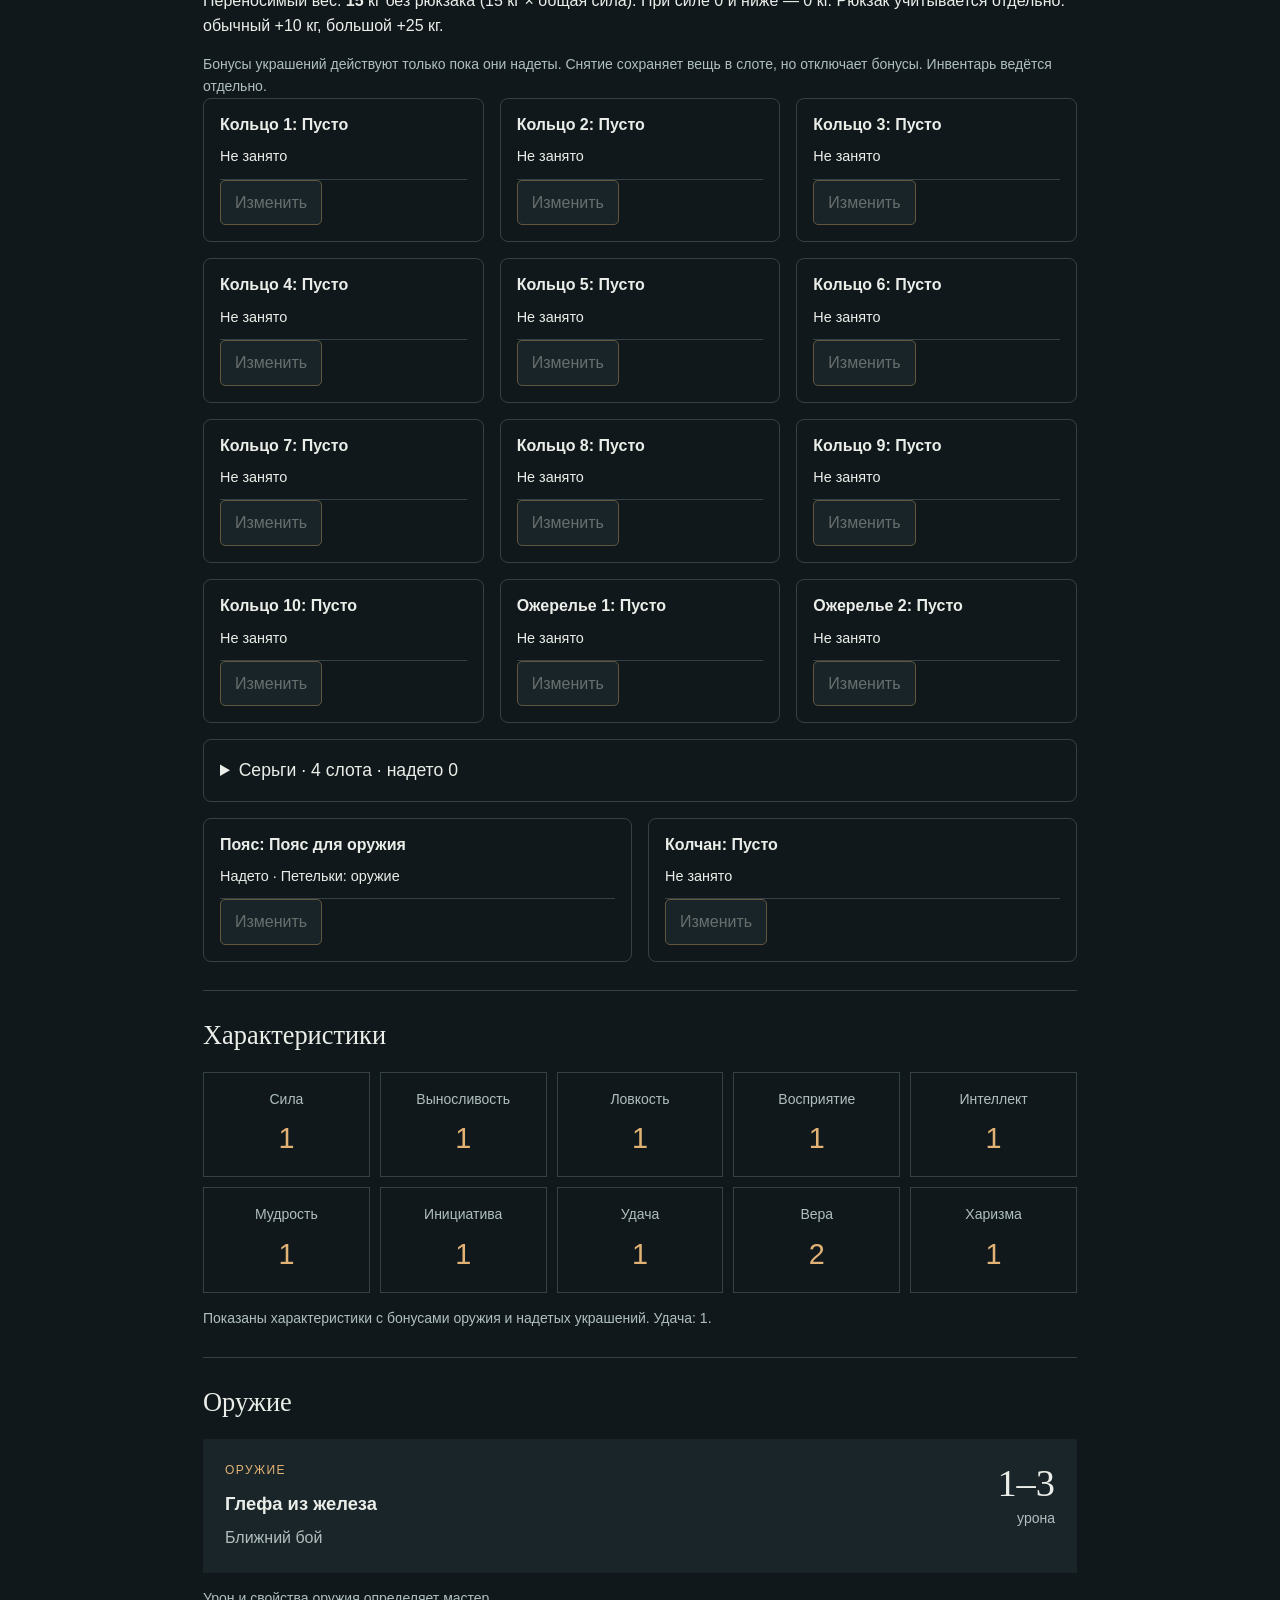
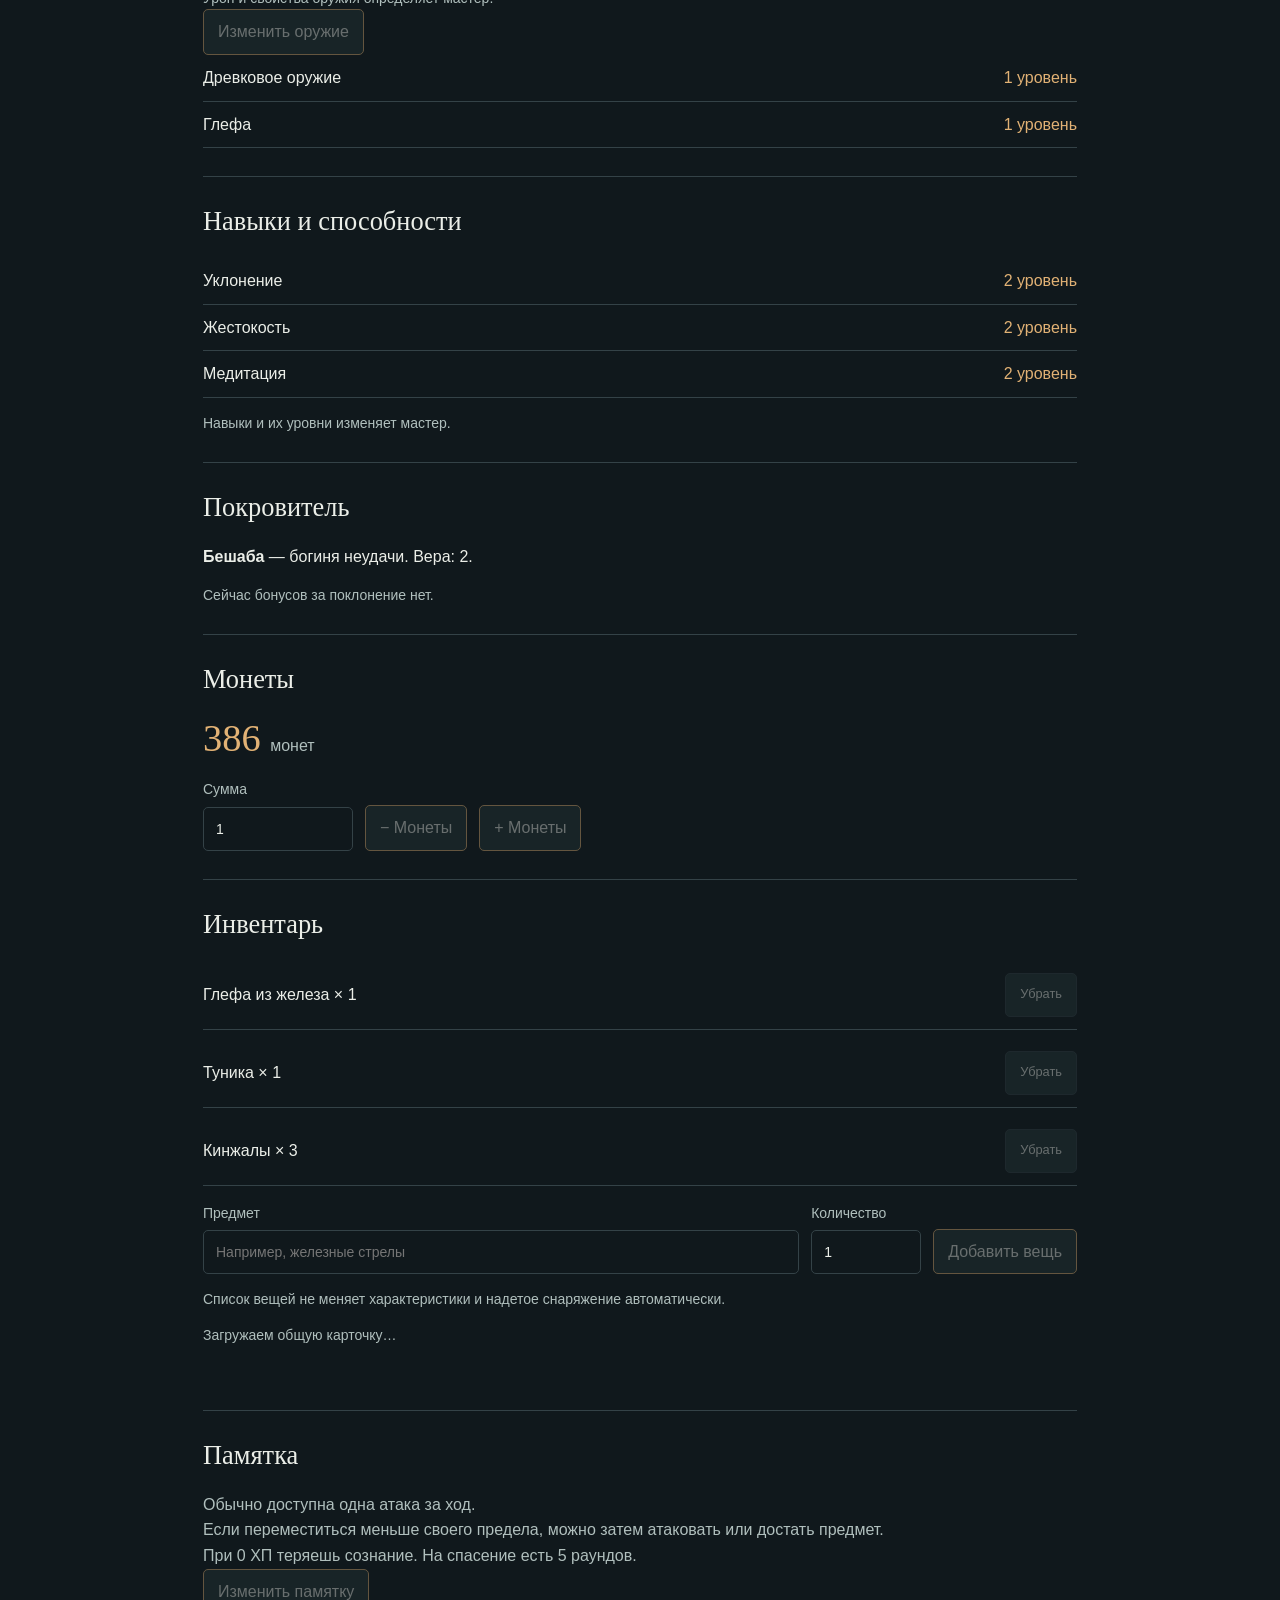
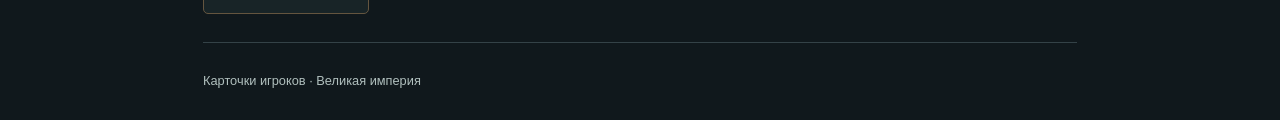
==== commit ebc68119: "Add Eira meter editable notes and skill levels with cleaner cards" ====
--- a/human.html
+++ b/human.html
@@ -1,13 +1,13 @@
 <!doctype html>
 <html lang="ru"><head><meta charset="utf-8"><meta name="viewport" content="width=device-width, initial-scale=1"><meta name="theme-color" content="#10181c"><meta name="description" content="Карточка игрока: характеристики, здоровье, снаряжение и изученные способности."><title>Человек · Карточки</title><link rel="icon" href="data:image/svg+xml,%3Csvg xmlns='http://www.w3.org/2000/svg' viewBox='0 0 32 32'%3E%3Crect x='5' y='3' width='22' height='26' rx='3' fill='%231c2829' stroke='%23d3ac69' stroke-width='2'/%3E%3Cpath d='M10 11h12M10 16h12M10 21h8' stroke='%23d3ac69' stroke-width='2'/%3E%3C/svg%3E"><link rel="stylesheet" href="styles.css"><script src="card-state.js" defer></script><script src="card-skills.js" defer></script><script src="supabase-config.js" defer></script><script src="vendor/supabase.js" defer></script><script src="card-cloud.js" defer></script><script src="card.js" defer></script></head><body class="human" data-character="human"><a class="skip" href="#main">К карточке</a><div class="frame"><header class="topbar"><a href="index.html">ВЕЛИКАЯ ИМПЕРИЯ</a><span>КАРТОЧКИ ИГРОКОВ</span></header><main id="main"><a class="back" href="index.html">← Все карточки</a><header class="hero character-hero"><img class="portrait" src="assets/human.png" alt="Портрет персонажа: Человек" width="320" height="320"><div><p class="eyebrow">ПЕРСОНАЖ · ИМЕНИ ПОКА НЕТ</p><h1>Человек</h1><p class="subtitle">Глефа <span>·</span> Пол: мужской</p><p class="hint">После первой игры</p></div></header>
-<section id="cloud-panel" class="section" hidden><h2>Общая карточка</h2><p id="auth-status" class="hint" role="status">Подключаемся…</p><form id="auth-form" class="gear-form"><label>Email<input id="auth-email" type="email" autocomplete="username" required maxlength="254"></label><label>Пароль<input id="auth-password" type="password" autocomplete="current-password" minlength="6" required></label><div class="counter-controls"><button id="sign-in" type="submit">Войти</button></div></form><button id="sign-out" type="button" hidden>Выйти</button><p class="hint">Мастер и владелец персонажа могут редактировать карточку. Аккаунт создаёт мастер. Если нужна помощь со входом, обратись к нему.</p></section><div class="overview"><section class="health"><span class="label">ХИТ-ПОИНТЫ</span><strong aria-live="polite"><span id="hp-value">5</span> <small>/ <span id="hp-max">5</span></small></strong><meter id="hp-meter" min="0" max="5" value="5" aria-label="ХП: 5 из 5"></meter><div class="counter-controls"><button type="button" id="hp-minus" aria-label="Убавить 1 ХП">−1 ХП</button><button type="button" id="hp-plus" aria-label="Прибавить 1 ХП" disabled>+1 ХП</button></div><p id="hp-status" class="hint" role="status"></p><span class="hint" id="hp-formula">3 базовых + 2 от выносливости</span></section><section class="armor"><span class="label">БРОНЯ</span><h2 id="armor-name">Туника</h2><p id="armor-note">Без бонусов к ХП.</p><button type="button" id="edit-armor" aria-expanded="false" aria-controls="armor-form">Изменить броню</button><form id="armor-form" class="gear-form" hidden><label>Название<input id="armor-input" maxlength="120" required></label><label>Бонус к ХП<input id="armor-hp" type="number" min="0" max="999" step="1" required></label><button type="submit">Сохранить броню</button></form></section></div>
+<section id="cloud-panel" class="section" hidden><h2>Общая карточка</h2><p id="auth-status" class="hint" role="status">Подключаемся…</p><form id="auth-form" class="gear-form"><label>Email<input id="auth-email" type="email" autocomplete="username" required maxlength="254"></label><label>Пароль<input id="auth-password" type="password" autocomplete="current-password" minlength="6" required></label><div class="counter-controls"><button id="sign-in" type="submit">Войти</button></div></form><button id="sign-out" type="button" hidden>Выйти</button></section><div class="overview"><section class="health"><span class="label">ХИТ-ПОИНТЫ</span><strong aria-live="polite"><span id="hp-value">5</span> <small>/ <span id="hp-max">5</span></small></strong><meter id="hp-meter" min="0" max="5" value="5" aria-label="ХП: 5 из 5"></meter><div class="counter-controls"><button type="button" id="hp-minus" aria-label="Убавить 1 ХП">−1 ХП</button><button type="button" id="hp-plus" aria-label="Прибавить 1 ХП" disabled>+1 ХП</button></div><p id="hp-status" class="hint" role="status"></p><span class="hint" id="hp-formula">3 базовых + 2 от выносливости</span></section><section class="armor"><span class="label">БРОНЯ</span><h2 id="armor-name">Туника</h2><p id="armor-note">Без бонусов к ХП.</p><button type="button" id="edit-armor" aria-expanded="false" aria-controls="armor-form">Изменить броню</button><form id="armor-form" class="gear-form" hidden><label>Название<input id="armor-input" maxlength="120" required></label><label>Бонус к ХП<input id="armor-hp" type="number" min="0" max="999" step="1" required></label><button type="submit">Сохранить броню</button></form></section></div>
 <div class="quick-stats"><div><strong data-movement>5</strong><span>клеток за ход</span></div><div><strong>1 м</strong><span>ночное зрение</span></div><div><strong id="initiative-value">1</strong><span>инициатива</span></div><div><strong>1:3</strong><span>перестат · решает мастер</span></div></div>
-<section class="section" id="eira"><h2>Эйра</h2><p><strong>Запас: 100 единиц.</strong></p><p class="hint">Ветвь и личные способности будут определены на игре. Запас энергии сам по себе не даёт освоенных приёмов.</p></section>
+<section class="section" id="eira"><h2>Эйра</h2><p><strong><span id="eira-value">100</span> / 100</strong></p><meter id="eira-meter" min="0" max="100" value="100" aria-label="Эйра: 100 из 100"></meter><label>Количество<input id="eira-amount" type="number" min="1" max="100" step="1" value="1"></label><div class="counter-controls"><button id="eira-minus" type="button">− Эйра</button><button id="eira-plus" type="button">+ Эйра</button></div></section>
 <section class="section" id="accessories"><h2>Надетые вещи</h2><p>Переносимый вес: <strong id="carry-limit">15</strong> кг без рюкзака (15 кг × общая сила). При силе 0 и ниже — 0 кг. Рюкзак учитывается отдельно: обычный +10 кг, большой +25 кг.</p><p class="hint">Бонусы украшений действуют только пока они надеты. Снятие сохраняет вещь в слоте, но отключает бонусы. Инвентарь ведётся отдельно.</p><div id="slot-list" class="mastery equipment-slots"></div><details class="earring-slots"><summary>Серьги · 4 слота <span id="earrings-count"></span></summary><div id="earring-slot-list" class="mastery equipment-slots"></div></details><div id="utility-slot-list" class="mastery equipment-slots"></div><form id="slot-form" class="gear-form" hidden><h3 id="slot-title"></h3><label>Название предмета<input id="slot-name" maxlength="120" placeholder="Пусто"></label><label><input id="slot-equipped" type="checkbox"> Надето</label><label id="slot-potions-label"><input id="slot-potions" type="checkbox"> Есть петельки для зелий (для оружия есть)</label><fieldset id="slot-bonuses"><legend>Временные бонусы характеристик</legend><div class="bonus-inputs"><label>Сила<input id="slot-bonus-0" type="number" min="-999" max="999" step="1" value="0" required></label><label>Выносливость<input id="slot-bonus-1" type="number" min="-999" max="999" step="1" value="0" required></label><label>Ловкость<input id="slot-bonus-2" type="number" min="-999" max="999" step="1" value="0" required></label><label>Восприятие<input id="slot-bonus-3" type="number" min="-999" max="999" step="1" value="0" required></label><label>Интеллект<input id="slot-bonus-4" type="number" min="-999" max="999" step="1" value="0" required></label><label>Мудрость<input id="slot-bonus-5" type="number" min="-999" max="999" step="1" value="0" required></label><label>Инициатива<input id="slot-bonus-6" type="number" min="-999" max="999" step="1" value="0" required></label><label>Удача<input id="slot-bonus-7" type="number" min="-999" max="999" step="1" value="0" required></label><label>Вера<input id="slot-bonus-8" type="number" min="-999" max="999" step="1" value="0" required></label><label>Харизма<input id="slot-bonus-9" type="number" min="-999" max="999" step="1" value="0" required></label></div></fieldset><div class="counter-controls"><button type="submit">Сохранить предмет</button><button type="button" id="slot-cancel">Отмена</button></div></form></section>
 <section class="section"><h2>Характеристики</h2><dl class="attributes"><div><dt>Сила</dt><dd data-stat="0">1</dd></div><div><dt>Выносливость</dt><dd data-stat="1">1</dd></div><div><dt>Ловкость</dt><dd data-stat="2">1</dd></div><div><dt>Восприятие</dt><dd data-stat="3">1</dd></div><div><dt>Интеллект</dt><dd data-stat="4">1</dd></div><div><dt>Мудрость</dt><dd data-stat="5">1</dd></div><div><dt>Инициатива</dt><dd data-stat="6">1</dd></div><div><dt>Удача</dt><dd data-stat="7">1</dd></div><div><dt>Вера</dt><dd data-stat="8">2</dd></div><div><dt>Харизма</dt><dd data-stat="9">1</dd></div></dl><p class="hint"><span id="stats-note">Бонусов от предметов нет.</span></p></section>
-<section class="section"><h2>Оружие</h2><article class="weapon"><div><p class="eyebrow">ОРУЖИЕ</p><h3 id="weapon-name">Глефа из железа</h3><p id="weapon-range">Ближний бой</p></div><div class="damage"><strong id="weapon-damage">1–3</strong><span>урона</span></div></article><p class="hint">Урон и свойства оружия определяет мастер.</p><button type="button" id="edit-weapon" aria-expanded="false" aria-controls="weapon-form">Изменить оружие</button><form id="weapon-form" class="gear-form" hidden><label>Название<input id="weapon-input" maxlength="120" required></label><label>Урон<input id="damage-input" maxlength="50" required placeholder="Например, 2–3"></label><label>Дальность / тип боя<input id="range-input" maxlength="80" required></label><fieldset><legend>Бонусы оружия к характеристикам</legend><div class="bonus-inputs"><label>Сила<input id="bonus-0" type="number" min="0" max="999" step="1" value="0" required></label><label>Выносливость<input id="bonus-1" type="number" min="0" max="999" step="1" value="0" required></label><label>Ловкость<input id="bonus-2" type="number" min="0" max="999" step="1" value="0" required></label><label>Восприятие<input id="bonus-3" type="number" min="0" max="999" step="1" value="0" required></label><label>Интеллект<input id="bonus-4" type="number" min="0" max="999" step="1" value="0" required></label><label>Мудрость<input id="bonus-5" type="number" min="0" max="999" step="1" value="0" required></label><label>Инициатива<input id="bonus-6" type="number" min="0" max="999" step="1" value="0" required></label><label>Удача<input id="bonus-7" type="number" min="0" max="999" step="1" value="0" required></label><label>Вера<input id="bonus-8" type="number" min="0" max="999" step="1" value="0" required></label><label>Харизма<input id="bonus-9" type="number" min="0" max="999" step="1" value="0" required></label></div></fieldset><button type="submit">Сохранить оружие</button></form><p class="hint">Введи бонусы 0, +1, +2 или другие значения от мастера. Характеристики пересчитываются; владения и способности автоматически не меняются. Список инвентаря ведётся отдельно.</p><div class="mastery"><p><span>Древковое оружие</span><strong>1 уровень</strong></p><p><span>Глефа</span><strong>1 уровень</strong></p></div></section>
-<section class="section" id="skills"><h2>Навыки и способности</h2><div id="skills-list" class="mastery"></div><button type="button" id="add-skill" aria-expanded="false" aria-controls="skill-form" hidden>Добавить навык</button><form id="skill-form" class="gear-form" hidden><label>Название навыка<input id="skill-name" maxlength="80" required></label><label>Уровень навыка<input id="skill-level" type="number" min="1" max="999" step="1" value="1" required></label><label>Описание навыка<textarea id="skill-description" maxlength="1000" rows="3"></textarea></label><p class="hint">Добавленный навык сразу увидит игрок. Записывай только то, что ему уже известно.</p><div class="counter-controls"><button type="submit">Сохранить навык</button><button type="button" id="cancel-skill">Отмена</button></div></form><p id="skill-status" class="hint" role="status"></p><p class="hint">Новые навыки добавляет мастер. Владения оружием указаны выше.</p></section>
+<section class="section"><h2>Оружие</h2><article class="weapon"><div><p class="eyebrow">ОРУЖИЕ</p><h3 id="weapon-name">Глефа из железа</h3><p id="weapon-range">Ближний бой</p></div><div class="damage"><strong id="weapon-damage">1–3</strong><span>урона</span></div></article><p class="hint">Урон и свойства оружия определяет мастер.</p><button type="button" id="edit-weapon" aria-expanded="false" aria-controls="weapon-form">Изменить оружие</button><form id="weapon-form" class="gear-form" hidden><label>Название<input id="weapon-input" maxlength="120" required></label><label>Урон<input id="damage-input" maxlength="50" required placeholder="Например, 2–3"></label><label>Дальность / тип боя<input id="range-input" maxlength="80" required></label><fieldset><legend>Бонусы оружия к характеристикам</legend><div class="bonus-inputs"><label>Сила<input id="bonus-0" type="number" min="0" max="999" step="1" value="0" required></label><label>Выносливость<input id="bonus-1" type="number" min="0" max="999" step="1" value="0" required></label><label>Ловкость<input id="bonus-2" type="number" min="0" max="999" step="1" value="0" required></label><label>Восприятие<input id="bonus-3" type="number" min="0" max="999" step="1" value="0" required></label><label>Интеллект<input id="bonus-4" type="number" min="0" max="999" step="1" value="0" required></label><label>Мудрость<input id="bonus-5" type="number" min="0" max="999" step="1" value="0" required></label><label>Инициатива<input id="bonus-6" type="number" min="0" max="999" step="1" value="0" required></label><label>Удача<input id="bonus-7" type="number" min="0" max="999" step="1" value="0" required></label><label>Вера<input id="bonus-8" type="number" min="0" max="999" step="1" value="0" required></label><label>Харизма<input id="bonus-9" type="number" min="0" max="999" step="1" value="0" required></label></div></fieldset><button type="submit">Сохранить оружие</button></form><div class="mastery"><p><span>Древковое оружие</span><strong>1 уровень</strong></p><p><span>Глефа</span><strong>1 уровень</strong></p></div></section>
+<section class="section" id="skills"><h2>Навыки и способности</h2><div id="skills-list" class="mastery"></div><button type="button" id="add-skill" aria-expanded="false" aria-controls="skill-form" hidden>Добавить навык</button><form id="skill-form" class="gear-form" hidden><label>Название навыка<input id="skill-name" maxlength="80" required></label><label>Уровень навыка<input id="skill-level" type="number" min="1" max="999" step="1" value="1" required></label><div class="counter-controls"><button type="submit">Сохранить навык</button><button type="button" id="cancel-skill">Отмена</button></div></form><p id="skill-status" class="hint" role="status"></p><p class="hint">Навыки и их уровни изменяет мастер.</p></section>
 <section class="section"><h2>Покровитель</h2><p><strong>Бешаба</strong> — богиня неудачи. Вера: <span id="faith-value">2</span>.</p><p class="hint">Сейчас бонусов за поклонение нет.</p></section>
-<section class="section"><h2>Монеты</h2><p class="coin-total"><output id="coins-value" aria-live="polite">386</output> <span>монет</span></p><div class="coin-controls"><label for="coin-amount">Сумма<input type="number" id="coin-amount" min="1" max="999999999" step="1" value="1" inputmode="numeric"></label><button type="button" id="coins-minus" disabled>− Монеты</button><button type="button" id="coins-plus">+ Монеты</button></div><p class="hint">После первой игры: 386 монет. Дальнейшие изменения учитывай кнопками.</p></section>
+<section class="section"><h2>Монеты</h2><p class="coin-total"><output id="coins-value" aria-live="polite">386</output> <span>монет</span></p><div class="coin-controls"><label for="coin-amount">Сумма<input type="number" id="coin-amount" min="1" max="999999999" step="1" value="1" inputmode="numeric"></label><button type="button" id="coins-minus" disabled>− Монеты</button><button type="button" id="coins-plus">+ Монеты</button></div></section>
 <section class="section"><h2>Инвентарь</h2><ul id="inventory-list" class="inventory-list"></ul><p id="inventory-empty" class="hint" hidden>Инвентарь пуст.</p><form id="item-form" class="item-form"><label for="item-name">Предмет<input id="item-name" name="item" maxlength="120" required placeholder="Например, железные стрелы"></label><label for="item-quantity">Количество<input type="number" id="item-quantity" name="quantity" min="1" max="9999" step="1" value="1" inputmode="numeric" required></label><button type="submit">Добавить вещь</button></form><p class="hint">Список вещей не меняет характеристики и надетое снаряжение автоматически.</p><p id="save-status" class="hint" role="status">Подключаемся к общему сохранению. Для редактирования войди в аккаунт.</p><p id="action-status" class="hint" role="status"></p><noscript><p>Для изменения ХП, монет и инвентаря включи JavaScript.</p></noscript></section>
-<section class="section reminder"><h2>Памятка на ход</h2><ul><li>Если пройдёшь меньше <span data-movement>5</span> клеток, можешь затем атаковать или достать предмет. После этого ход заканчивается.</li><li>Обычно доступна одна атака за ход.</li><li>При 0 ХП теряешь сознание. На спасение есть 5 раундов.</li></ul></section></main><footer>Карточки игроков · Великая империя</footer></div></body></html>+<section class="section reminder"><h2>Памятка</h2><p id="notes-text" class="notes-text"></p><button type="button" id="edit-notes">Изменить памятку</button><form id="notes-form" class="gear-form" hidden><label>Текст памятки<textarea id="notes-input" maxlength="8000" rows="8"></textarea></label><div class="counter-controls"><button type="submit">Сохранить</button><button type="button" id="cancel-notes">Отмена</button></div></form></section></main><footer>Карточки игроков · Великая империя</footer></div></body></html>
--- a/styles.css
+++ b/styles.css
@@ -11,3 +11,7 @@
 .equipment-slots{display:grid;grid-template-columns:repeat(auto-fit,minmax(220px,1fr));gap:1rem}.equipment-slots article{border:1px solid var(--line,#304044);border-radius:8px;padding:1rem;min-width:0}.equipment-slots h3{font-size:1rem;overflow-wrap:anywhere}.equipment-slots p{display:block;font-size:.9rem;overflow-wrap:anywhere}#slot-form input[type=checkbox]{width:auto;margin-right:.5rem}
 
 .earring-slots{margin:1rem 0;border:1px solid var(--line,#304044);border-radius:8px;padding:1rem}.earring-slots summary{cursor:pointer;font-size:1.1rem}.earring-slots[open] summary{margin-bottom:1rem}.earring-slots summary:focus-visible{outline:2px solid currentColor;outline-offset:4px}
+
+#eira-meter{display:block;width:100%;height:1.5rem;margin:0 0 1rem;accent-color:#8fcbb9}#eira-amount{display:block;max-width:10rem;margin:.5rem 0}
+
+.notes-text{white-space:pre-wrap;overflow-wrap:anywhere}#save-status:empty{display:none}
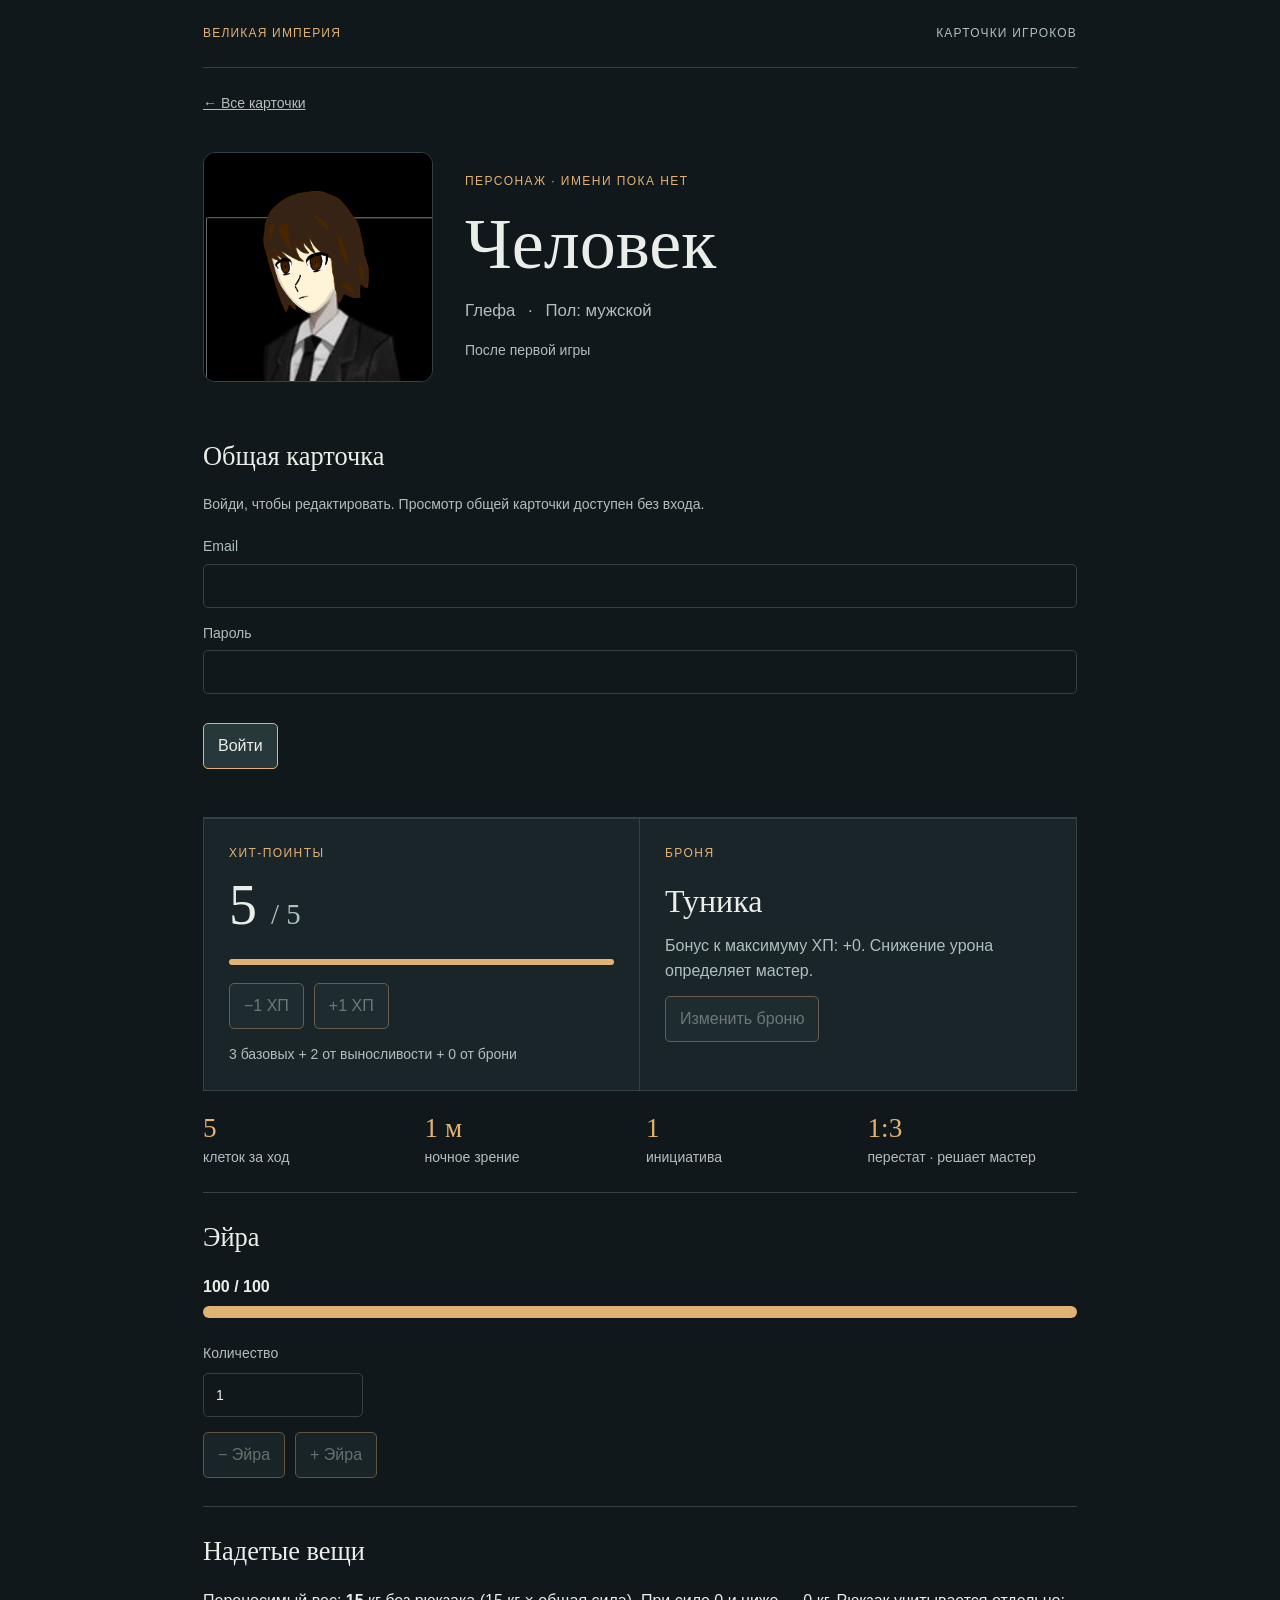
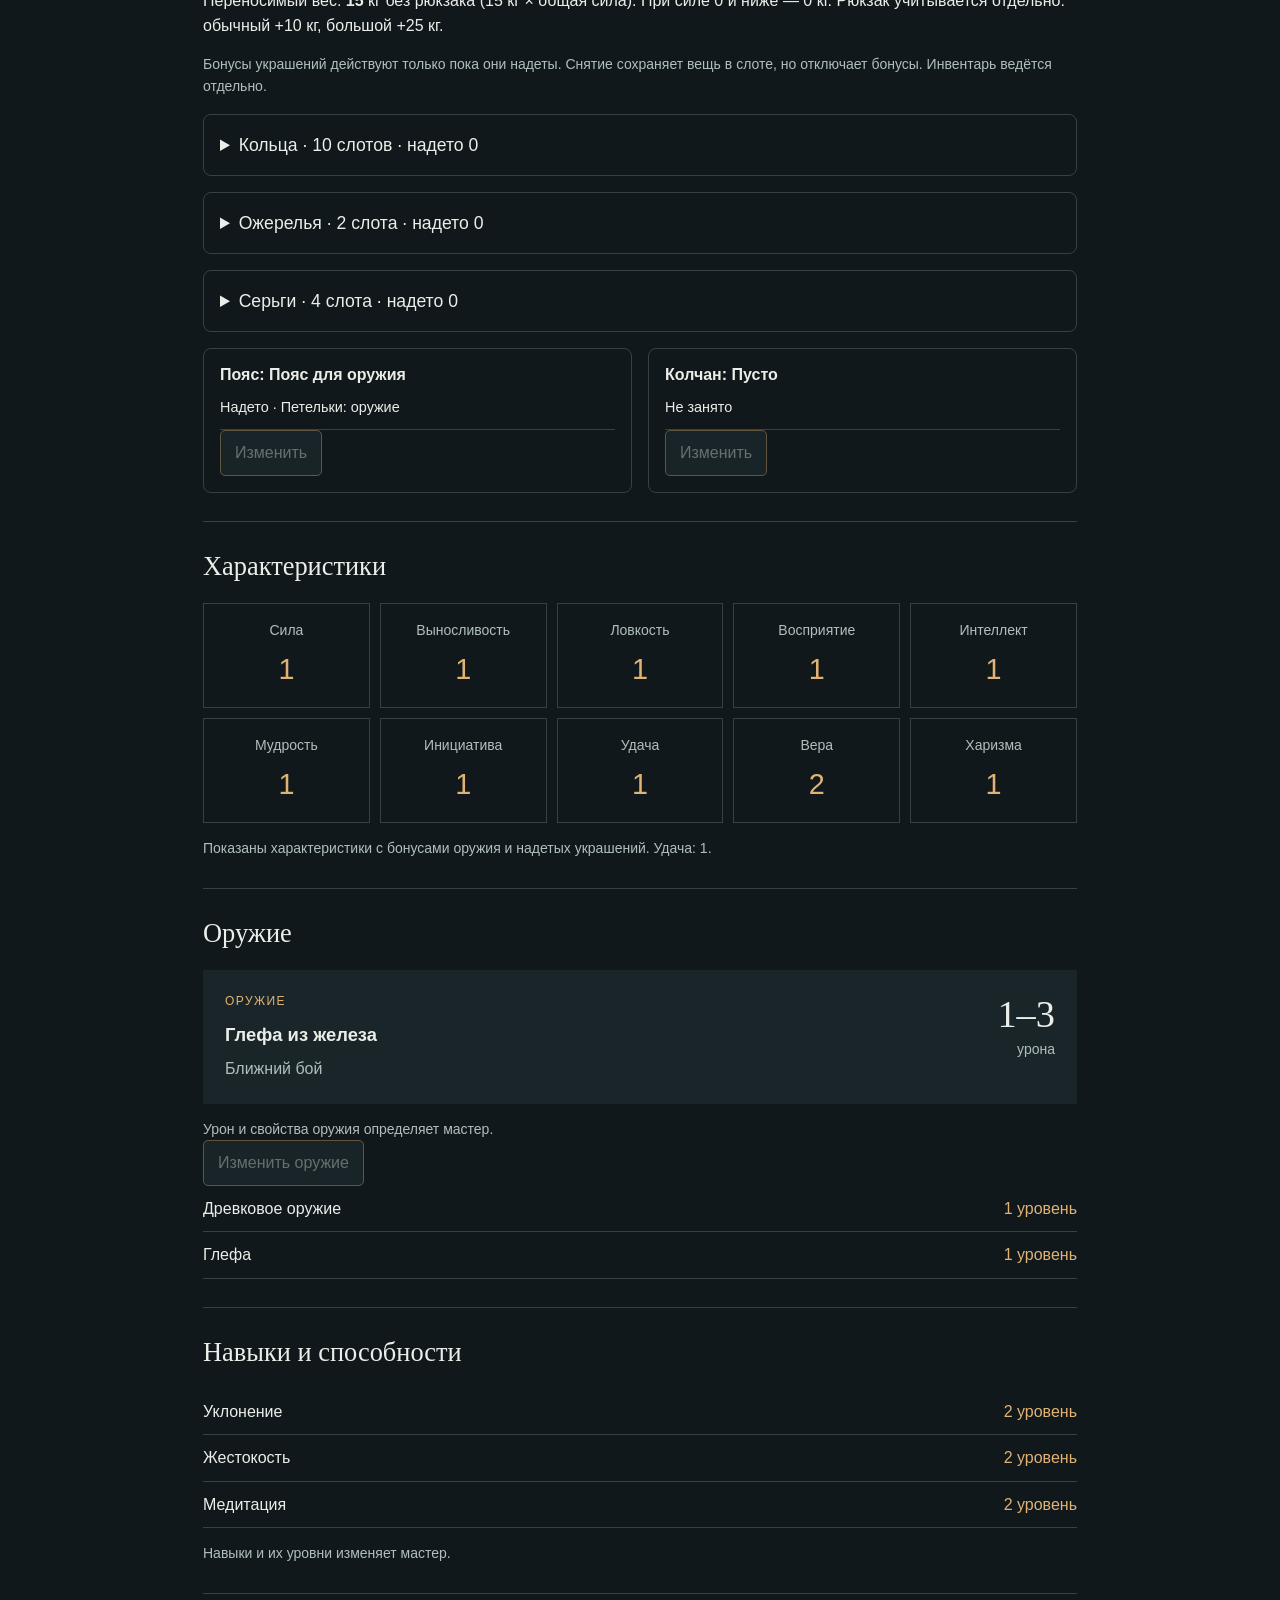
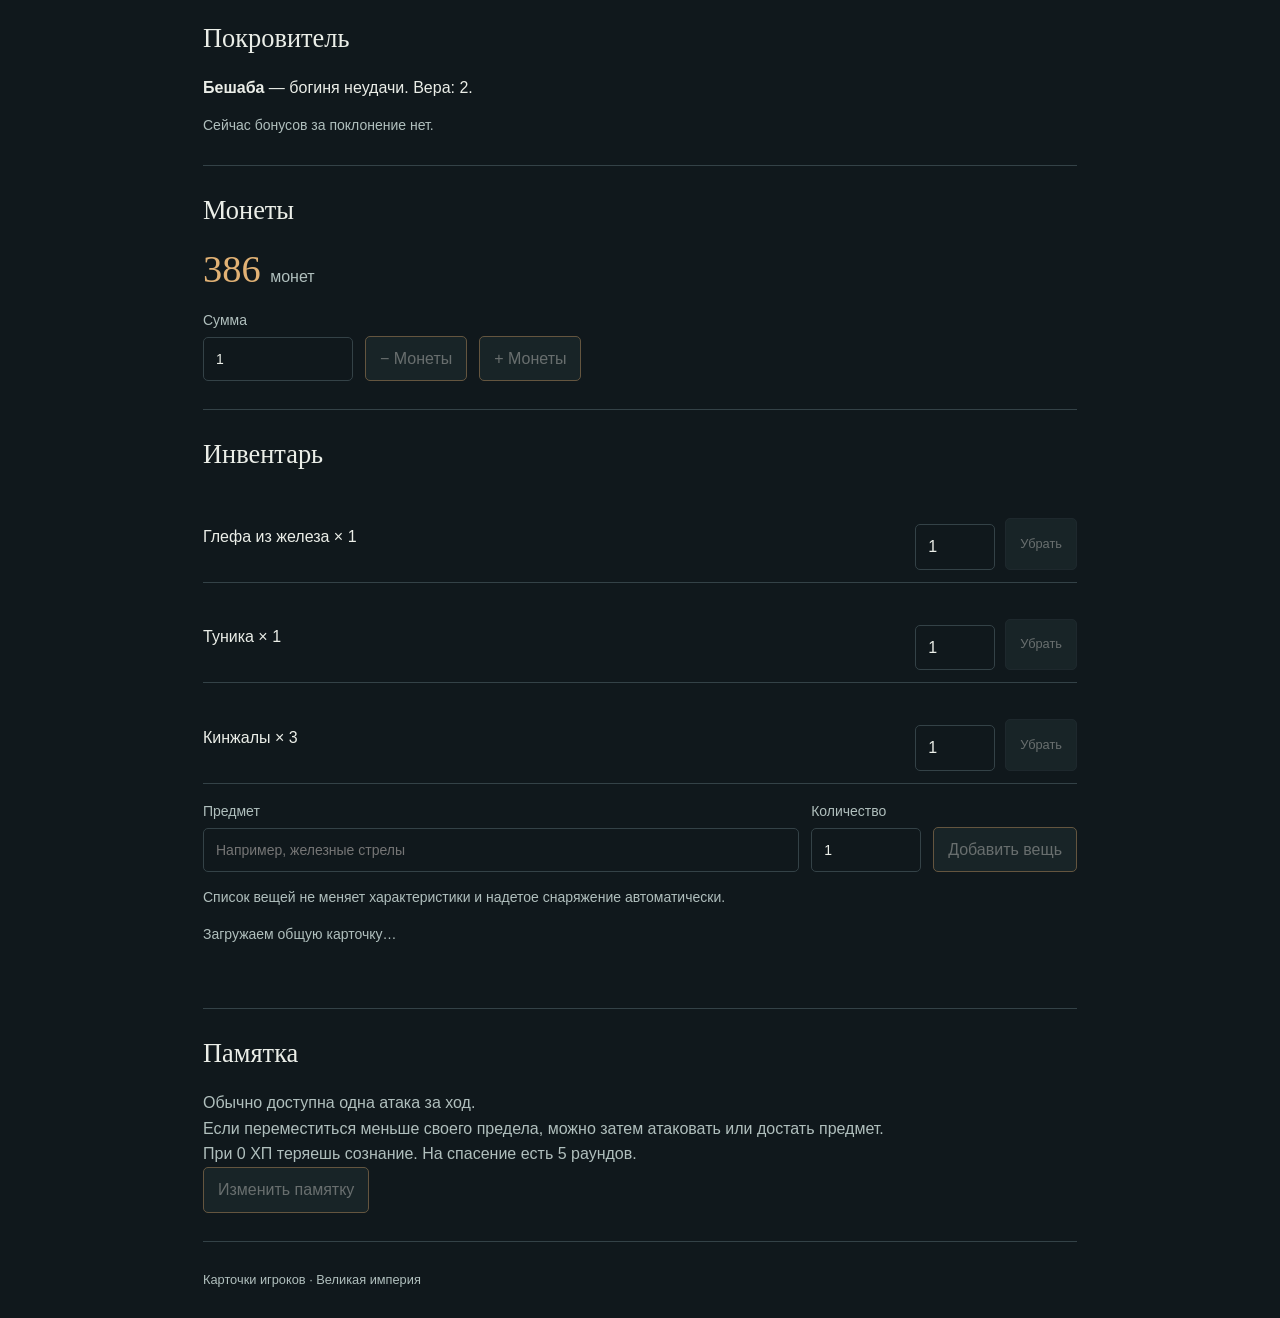
==== commit 3eba41b0: "Collapse jewelry groups add belt contents and partial item removal" ====
--- a/human.html
+++ b/human.html
@@ -3,7 +3,7 @@
 <section id="cloud-panel" class="section" hidden><h2>Общая карточка</h2><p id="auth-status" class="hint" role="status">Подключаемся…</p><form id="auth-form" class="gear-form"><label>Email<input id="auth-email" type="email" autocomplete="username" required maxlength="254"></label><label>Пароль<input id="auth-password" type="password" autocomplete="current-password" minlength="6" required></label><div class="counter-controls"><button id="sign-in" type="submit">Войти</button></div></form><button id="sign-out" type="button" hidden>Выйти</button></section><div class="overview"><section class="health"><span class="label">ХИТ-ПОИНТЫ</span><strong aria-live="polite"><span id="hp-value">5</span> <small>/ <span id="hp-max">5</span></small></strong><meter id="hp-meter" min="0" max="5" value="5" aria-label="ХП: 5 из 5"></meter><div class="counter-controls"><button type="button" id="hp-minus" aria-label="Убавить 1 ХП">−1 ХП</button><button type="button" id="hp-plus" aria-label="Прибавить 1 ХП" disabled>+1 ХП</button></div><p id="hp-status" class="hint" role="status"></p><span class="hint" id="hp-formula">3 базовых + 2 от выносливости</span></section><section class="armor"><span class="label">БРОНЯ</span><h2 id="armor-name">Туника</h2><p id="armor-note">Без бонусов к ХП.</p><button type="button" id="edit-armor" aria-expanded="false" aria-controls="armor-form">Изменить броню</button><form id="armor-form" class="gear-form" hidden><label>Название<input id="armor-input" maxlength="120" required></label><label>Бонус к ХП<input id="armor-hp" type="number" min="0" max="999" step="1" required></label><button type="submit">Сохранить броню</button></form></section></div>
 <div class="quick-stats"><div><strong data-movement>5</strong><span>клеток за ход</span></div><div><strong>1 м</strong><span>ночное зрение</span></div><div><strong id="initiative-value">1</strong><span>инициатива</span></div><div><strong>1:3</strong><span>перестат · решает мастер</span></div></div>
 <section class="section" id="eira"><h2>Эйра</h2><p><strong><span id="eira-value">100</span> / 100</strong></p><meter id="eira-meter" min="0" max="100" value="100" aria-label="Эйра: 100 из 100"></meter><label>Количество<input id="eira-amount" type="number" min="1" max="100" step="1" value="1"></label><div class="counter-controls"><button id="eira-minus" type="button">− Эйра</button><button id="eira-plus" type="button">+ Эйра</button></div></section>
-<section class="section" id="accessories"><h2>Надетые вещи</h2><p>Переносимый вес: <strong id="carry-limit">15</strong> кг без рюкзака (15 кг × общая сила). При силе 0 и ниже — 0 кг. Рюкзак учитывается отдельно: обычный +10 кг, большой +25 кг.</p><p class="hint">Бонусы украшений действуют только пока они надеты. Снятие сохраняет вещь в слоте, но отключает бонусы. Инвентарь ведётся отдельно.</p><div id="slot-list" class="mastery equipment-slots"></div><details class="earring-slots"><summary>Серьги · 4 слота <span id="earrings-count"></span></summary><div id="earring-slot-list" class="mastery equipment-slots"></div></details><div id="utility-slot-list" class="mastery equipment-slots"></div><form id="slot-form" class="gear-form" hidden><h3 id="slot-title"></h3><label>Название предмета<input id="slot-name" maxlength="120" placeholder="Пусто"></label><label><input id="slot-equipped" type="checkbox"> Надето</label><label id="slot-potions-label"><input id="slot-potions" type="checkbox"> Есть петельки для зелий (для оружия есть)</label><fieldset id="slot-bonuses"><legend>Временные бонусы характеристик</legend><div class="bonus-inputs"><label>Сила<input id="slot-bonus-0" type="number" min="-999" max="999" step="1" value="0" required></label><label>Выносливость<input id="slot-bonus-1" type="number" min="-999" max="999" step="1" value="0" required></label><label>Ловкость<input id="slot-bonus-2" type="number" min="-999" max="999" step="1" value="0" required></label><label>Восприятие<input id="slot-bonus-3" type="number" min="-999" max="999" step="1" value="0" required></label><label>Интеллект<input id="slot-bonus-4" type="number" min="-999" max="999" step="1" value="0" required></label><label>Мудрость<input id="slot-bonus-5" type="number" min="-999" max="999" step="1" value="0" required></label><label>Инициатива<input id="slot-bonus-6" type="number" min="-999" max="999" step="1" value="0" required></label><label>Удача<input id="slot-bonus-7" type="number" min="-999" max="999" step="1" value="0" required></label><label>Вера<input id="slot-bonus-8" type="number" min="-999" max="999" step="1" value="0" required></label><label>Харизма<input id="slot-bonus-9" type="number" min="-999" max="999" step="1" value="0" required></label></div></fieldset><div class="counter-controls"><button type="submit">Сохранить предмет</button><button type="button" id="slot-cancel">Отмена</button></div></form></section>
+<section class="section" id="accessories"><h2>Надетые вещи</h2><p>Переносимый вес: <strong id="carry-limit">15</strong> кг без рюкзака (15 кг × общая сила). При силе 0 и ниже — 0 кг. Рюкзак учитывается отдельно: обычный +10 кг, большой +25 кг.</p><p class="hint">Бонусы украшений действуют только пока они надеты. Снятие сохраняет вещь в слоте, но отключает бонусы. Инвентарь ведётся отдельно.</p><details class="earring-slots"><summary>Кольца · 10 слотов <span id="rings-count"></span></summary><div id="slot-list" class="mastery equipment-slots"></div></details><details class="earring-slots"><summary>Ожерелья · 2 слота <span id="necklaces-count"></span></summary><div id="necklace-slot-list" class="mastery equipment-slots"></div></details><details class="earring-slots"><summary>Серьги · 4 слота <span id="earrings-count"></span></summary><div id="earring-slot-list" class="mastery equipment-slots"></div></details><div id="utility-slot-list" class="mastery equipment-slots"></div><form id="slot-form" class="gear-form" hidden><h3 id="slot-title"></h3><label>Название предмета<input id="slot-name" maxlength="120" placeholder="Пусто"></label><label><input id="slot-equipped" type="checkbox"> Надето</label><label id="slot-potions-label"><input id="slot-potions" type="checkbox"> Есть петельки для зелий (для оружия есть)</label><label id="belt-contents-label">Зелья в петельках: название и количество<textarea id="belt-contents" rows="4" maxlength="1500" placeholder="Зелье лечения +2 ХП × 2"></textarea></label><fieldset id="slot-bonuses"><legend>Временные бонусы характеристик</legend><div class="bonus-inputs"><label>Сила<input id="slot-bonus-0" type="number" min="-999" max="999" step="1" value="0" required></label><label>Выносливость<input id="slot-bonus-1" type="number" min="-999" max="999" step="1" value="0" required></label><label>Ловкость<input id="slot-bonus-2" type="number" min="-999" max="999" step="1" value="0" required></label><label>Восприятие<input id="slot-bonus-3" type="number" min="-999" max="999" step="1" value="0" required></label><label>Интеллект<input id="slot-bonus-4" type="number" min="-999" max="999" step="1" value="0" required></label><label>Мудрость<input id="slot-bonus-5" type="number" min="-999" max="999" step="1" value="0" required></label><label>Инициатива<input id="slot-bonus-6" type="number" min="-999" max="999" step="1" value="0" required></label><label>Удача<input id="slot-bonus-7" type="number" min="-999" max="999" step="1" value="0" required></label><label>Вера<input id="slot-bonus-8" type="number" min="-999" max="999" step="1" value="0" required></label><label>Харизма<input id="slot-bonus-9" type="number" min="-999" max="999" step="1" value="0" required></label></div></fieldset><div class="counter-controls"><button type="submit">Сохранить предмет</button><button type="button" id="slot-cancel">Отмена</button></div></form></section>
 <section class="section"><h2>Характеристики</h2><dl class="attributes"><div><dt>Сила</dt><dd data-stat="0">1</dd></div><div><dt>Выносливость</dt><dd data-stat="1">1</dd></div><div><dt>Ловкость</dt><dd data-stat="2">1</dd></div><div><dt>Восприятие</dt><dd data-stat="3">1</dd></div><div><dt>Интеллект</dt><dd data-stat="4">1</dd></div><div><dt>Мудрость</dt><dd data-stat="5">1</dd></div><div><dt>Инициатива</dt><dd data-stat="6">1</dd></div><div><dt>Удача</dt><dd data-stat="7">1</dd></div><div><dt>Вера</dt><dd data-stat="8">2</dd></div><div><dt>Харизма</dt><dd data-stat="9">1</dd></div></dl><p class="hint"><span id="stats-note">Бонусов от предметов нет.</span></p></section>
 <section class="section"><h2>Оружие</h2><article class="weapon"><div><p class="eyebrow">ОРУЖИЕ</p><h3 id="weapon-name">Глефа из железа</h3><p id="weapon-range">Ближний бой</p></div><div class="damage"><strong id="weapon-damage">1–3</strong><span>урона</span></div></article><p class="hint">Урон и свойства оружия определяет мастер.</p><button type="button" id="edit-weapon" aria-expanded="false" aria-controls="weapon-form">Изменить оружие</button><form id="weapon-form" class="gear-form" hidden><label>Название<input id="weapon-input" maxlength="120" required></label><label>Урон<input id="damage-input" maxlength="50" required placeholder="Например, 2–3"></label><label>Дальность / тип боя<input id="range-input" maxlength="80" required></label><fieldset><legend>Бонусы оружия к характеристикам</legend><div class="bonus-inputs"><label>Сила<input id="bonus-0" type="number" min="0" max="999" step="1" value="0" required></label><label>Выносливость<input id="bonus-1" type="number" min="0" max="999" step="1" value="0" required></label><label>Ловкость<input id="bonus-2" type="number" min="0" max="999" step="1" value="0" required></label><label>Восприятие<input id="bonus-3" type="number" min="0" max="999" step="1" value="0" required></label><label>Интеллект<input id="bonus-4" type="number" min="0" max="999" step="1" value="0" required></label><label>Мудрость<input id="bonus-5" type="number" min="0" max="999" step="1" value="0" required></label><label>Инициатива<input id="bonus-6" type="number" min="0" max="999" step="1" value="0" required></label><label>Удача<input id="bonus-7" type="number" min="0" max="999" step="1" value="0" required></label><label>Вера<input id="bonus-8" type="number" min="0" max="999" step="1" value="0" required></label><label>Харизма<input id="bonus-9" type="number" min="0" max="999" step="1" value="0" required></label></div></fieldset><button type="submit">Сохранить оружие</button></form><div class="mastery"><p><span>Древковое оружие</span><strong>1 уровень</strong></p><p><span>Глефа</span><strong>1 уровень</strong></p></div></section>
 <section class="section" id="skills"><h2>Навыки и способности</h2><div id="skills-list" class="mastery"></div><button type="button" id="add-skill" aria-expanded="false" aria-controls="skill-form" hidden>Добавить навык</button><form id="skill-form" class="gear-form" hidden><label>Название навыка<input id="skill-name" maxlength="80" required></label><label>Уровень навыка<input id="skill-level" type="number" min="1" max="999" step="1" value="1" required></label><div class="counter-controls"><button type="submit">Сохранить навык</button><button type="button" id="cancel-skill">Отмена</button></div></form><p id="skill-status" class="hint" role="status"></p><p class="hint">Навыки и их уровни изменяет мастер.</p></section>
--- a/styles.css
+++ b/styles.css
@@ -15,3 +15,5 @@
 #eira-meter{display:block;width:100%;height:1.5rem;margin:0 0 1rem;accent-color:#8fcbb9}#eira-amount{display:block;max-width:10rem;margin:.5rem 0}
 
 .notes-text{white-space:pre-wrap;overflow-wrap:anywhere}#save-status:empty{display:none}
+
+.inventory-remove-controls{flex-wrap:nowrap}.inventory-remove-controls input{width:5rem;min-width:4rem}.inventory-list li{gap:1rem;flex-wrap:wrap}
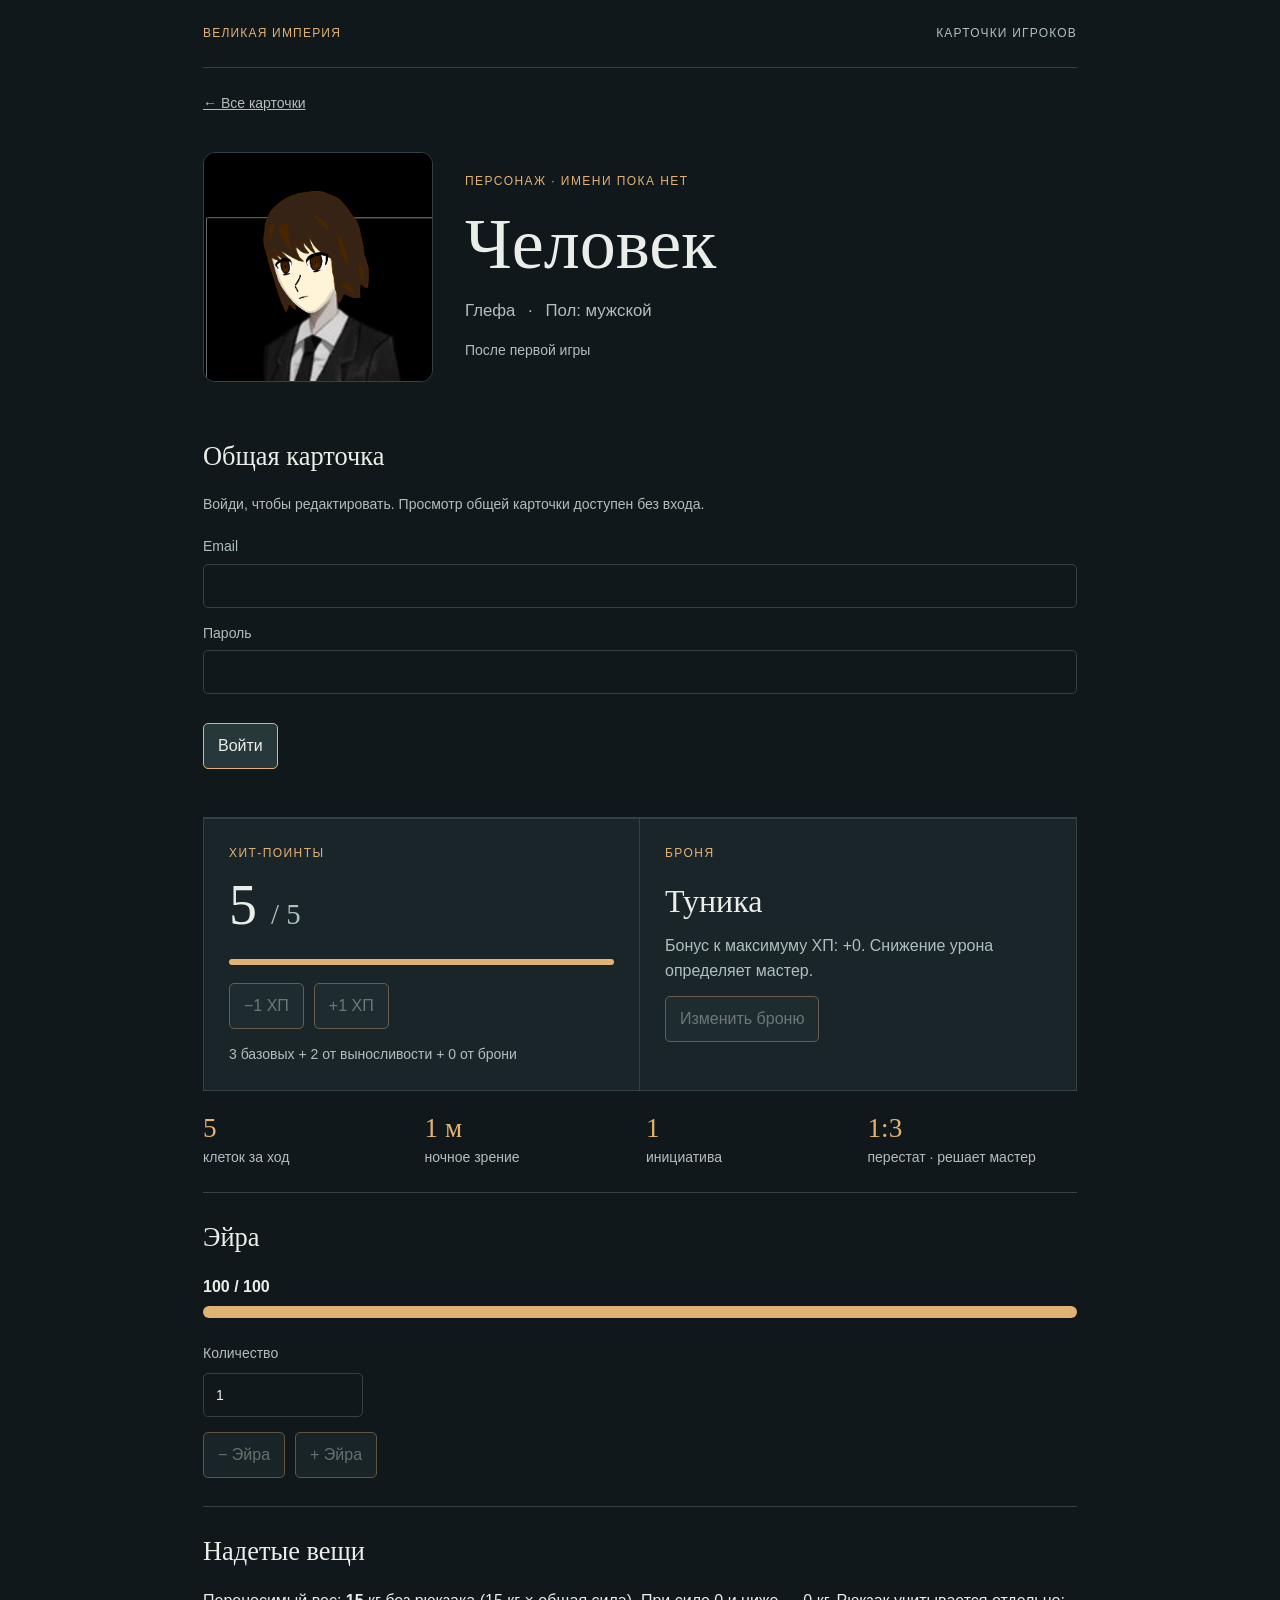
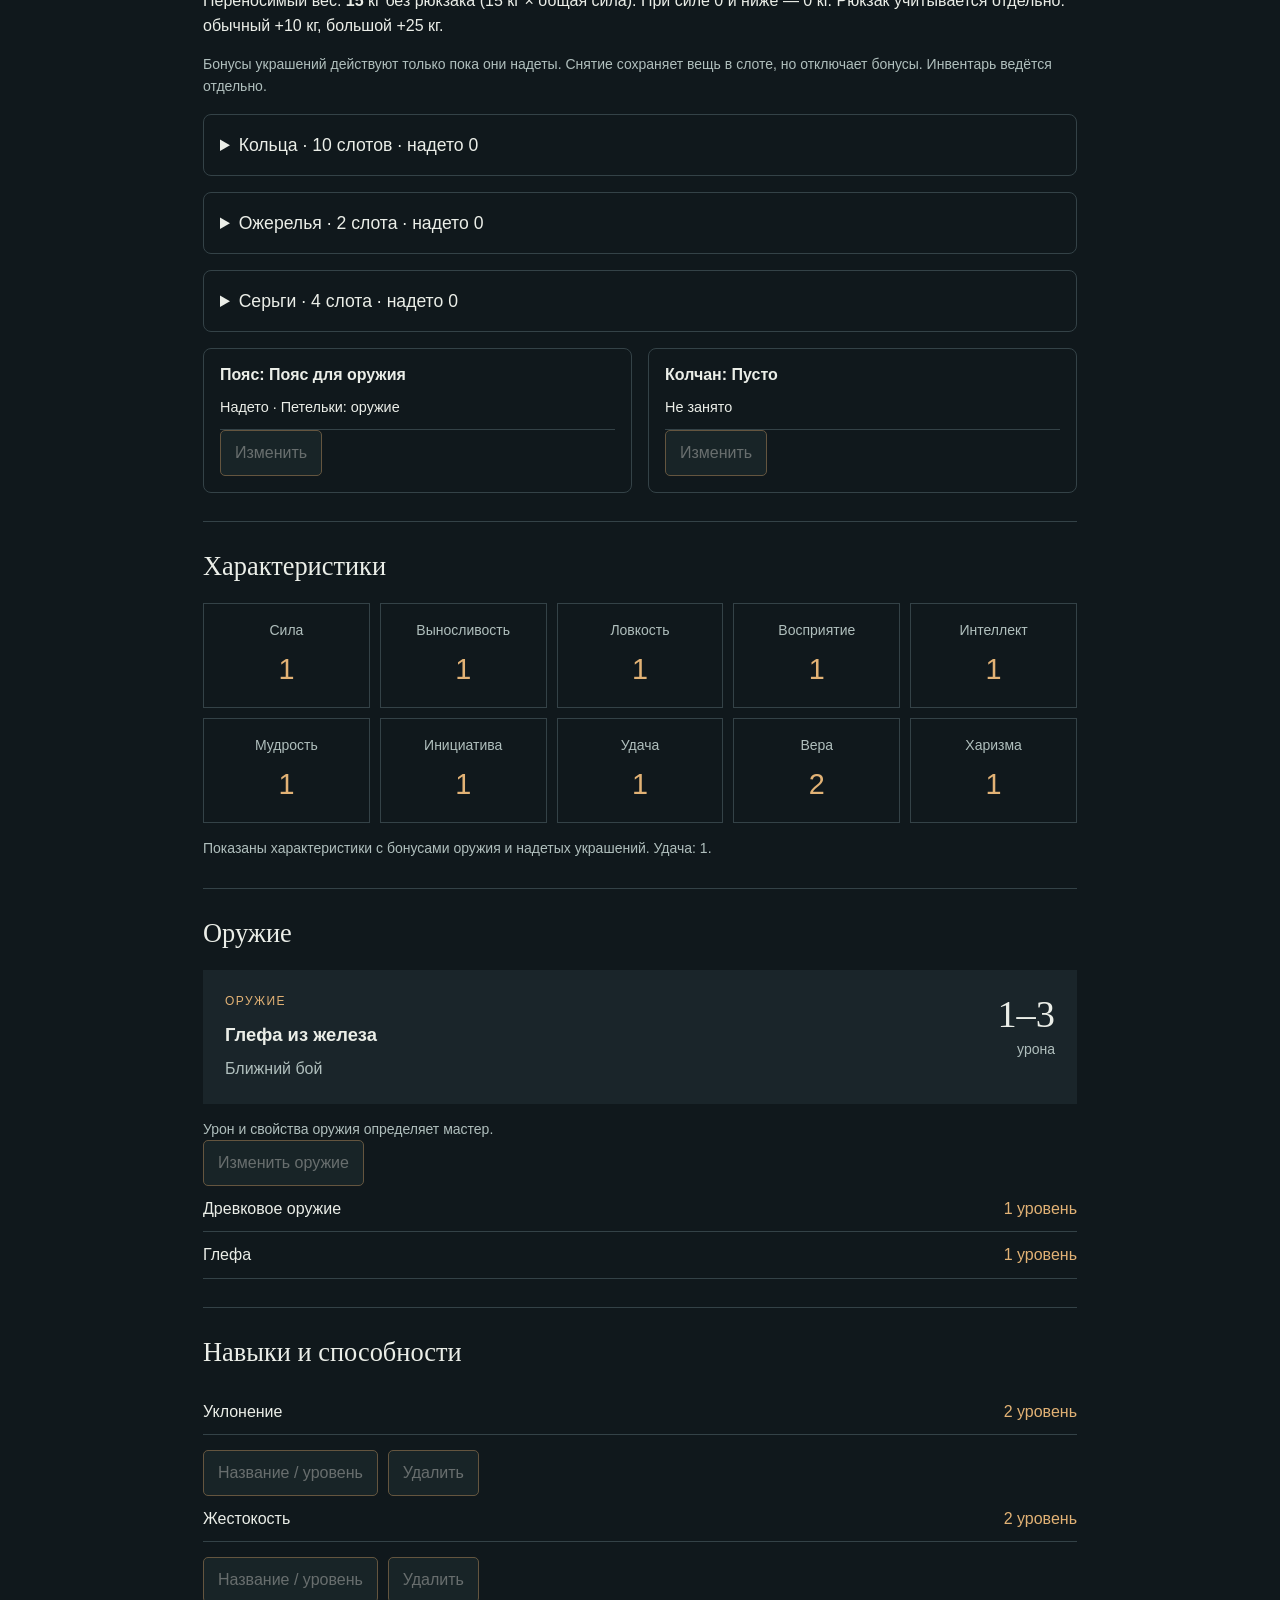
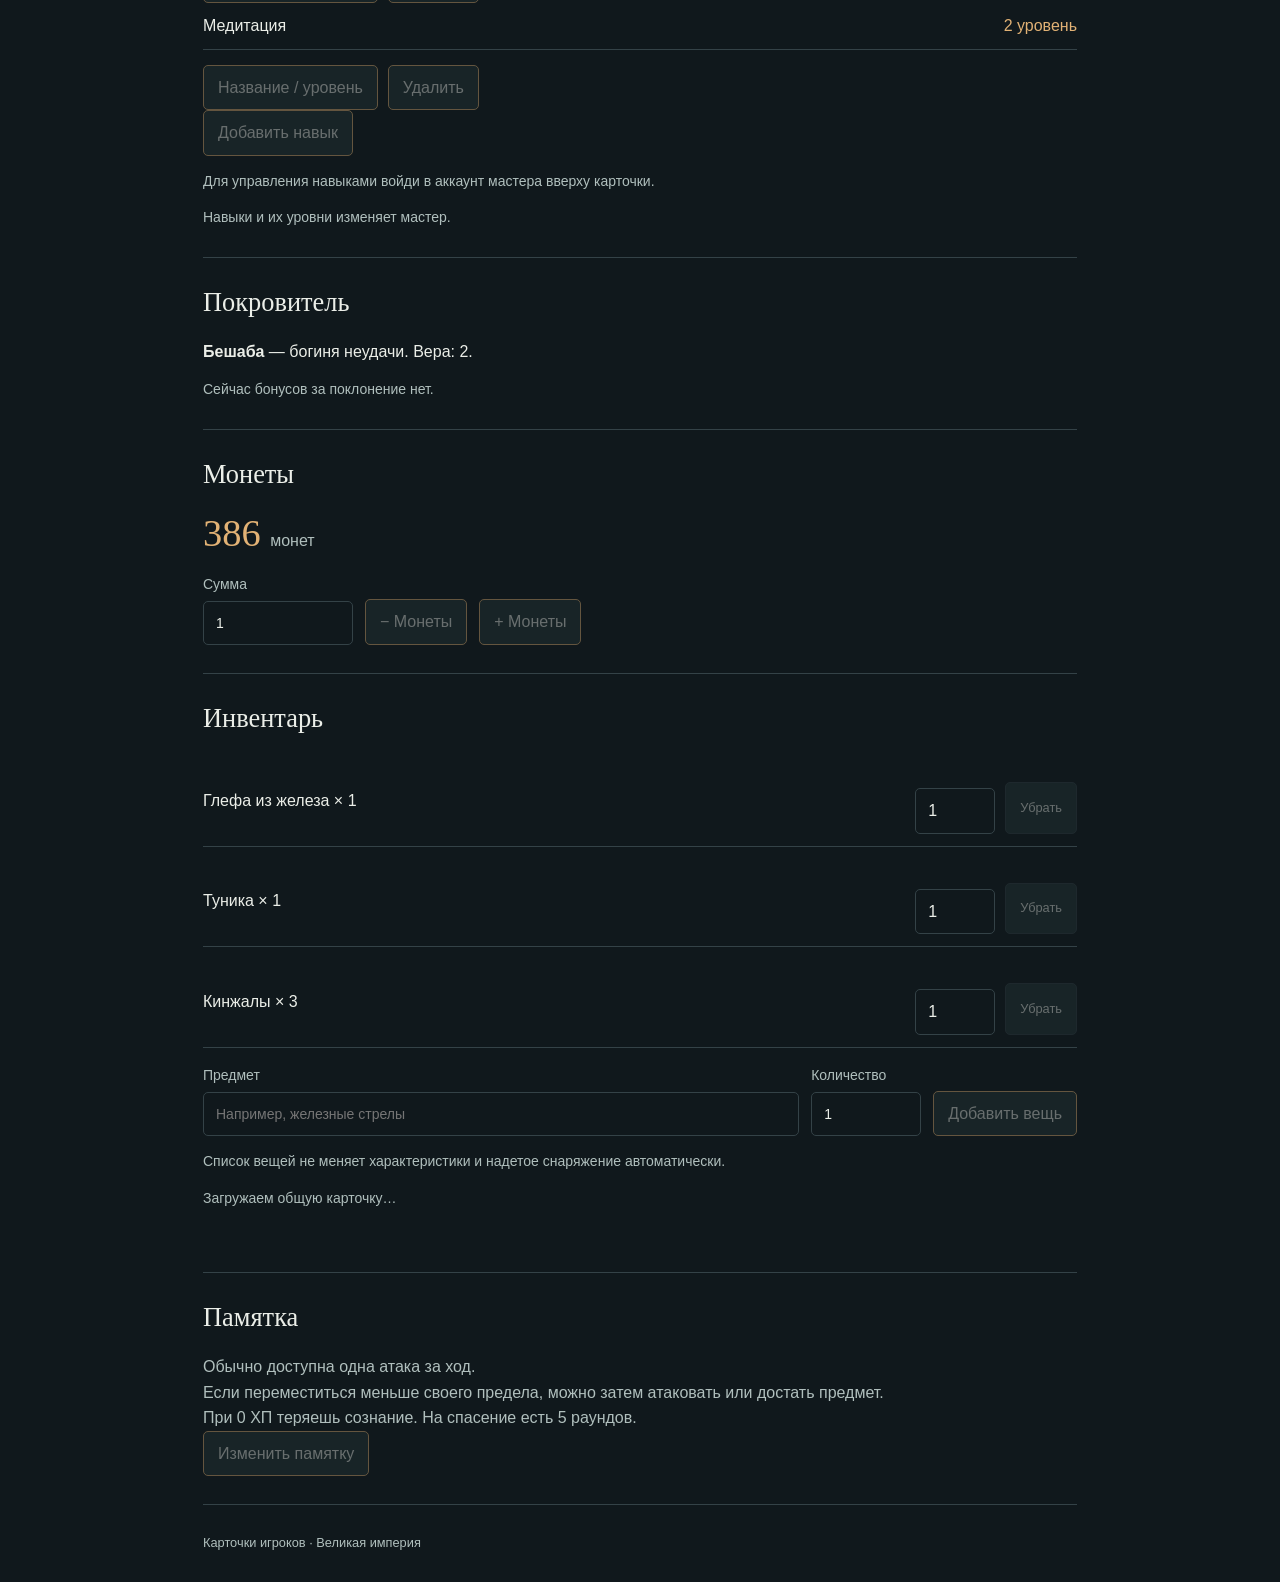
==== commit 53006261: "Expose skill management controls and add GM deletion" ====
--- a/human.html
+++ b/human.html
@@ -1,12 +1,12 @@
 <!doctype html>
-<html lang="ru"><head><meta charset="utf-8"><meta name="viewport" content="width=device-width, initial-scale=1"><meta name="theme-color" content="#10181c"><meta name="description" content="Карточка игрока: характеристики, здоровье, снаряжение и изученные способности."><title>Человек · Карточки</title><link rel="icon" href="data:image/svg+xml,%3Csvg xmlns='http://www.w3.org/2000/svg' viewBox='0 0 32 32'%3E%3Crect x='5' y='3' width='22' height='26' rx='3' fill='%231c2829' stroke='%23d3ac69' stroke-width='2'/%3E%3Cpath d='M10 11h12M10 16h12M10 21h8' stroke='%23d3ac69' stroke-width='2'/%3E%3C/svg%3E"><link rel="stylesheet" href="styles.css"><script src="card-state.js" defer></script><script src="card-skills.js" defer></script><script src="supabase-config.js" defer></script><script src="vendor/supabase.js" defer></script><script src="card-cloud.js" defer></script><script src="card.js" defer></script></head><body class="human" data-character="human"><a class="skip" href="#main">К карточке</a><div class="frame"><header class="topbar"><a href="index.html">ВЕЛИКАЯ ИМПЕРИЯ</a><span>КАРТОЧКИ ИГРОКОВ</span></header><main id="main"><a class="back" href="index.html">← Все карточки</a><header class="hero character-hero"><img class="portrait" src="assets/human.png" alt="Портрет персонажа: Человек" width="320" height="320"><div><p class="eyebrow">ПЕРСОНАЖ · ИМЕНИ ПОКА НЕТ</p><h1>Человек</h1><p class="subtitle">Глефа <span>·</span> Пол: мужской</p><p class="hint">После первой игры</p></div></header>
+<html lang="ru"><head><meta charset="utf-8"><meta name="viewport" content="width=device-width, initial-scale=1"><meta name="theme-color" content="#10181c"><meta name="description" content="Карточка игрока: характеристики, здоровье, снаряжение и изученные способности."><title>Человек · Карточки</title><link rel="icon" href="data:image/svg+xml,%3Csvg xmlns='http://www.w3.org/2000/svg' viewBox='0 0 32 32'%3E%3Crect x='5' y='3' width='22' height='26' rx='3' fill='%231c2829' stroke='%23d3ac69' stroke-width='2'/%3E%3Cpath d='M10 11h12M10 16h12M10 21h8' stroke='%23d3ac69' stroke-width='2'/%3E%3C/svg%3E"><link rel="stylesheet" href="styles.css?v=a005371a59"><script src="card-state.js?v=56ae65ffc9" defer></script><script src="card-skills.js?v=f63f236fe3" defer></script><script src="supabase-config.js" defer></script><script src="vendor/supabase.js" defer></script><script src="card-cloud.js?v=6ffb8fe2f0" defer></script><script src="card.js?v=c4365fa80f" defer></script></head><body class="human" data-character="human"><a class="skip" href="#main">К карточке</a><div class="frame"><header class="topbar"><a href="index.html">ВЕЛИКАЯ ИМПЕРИЯ</a><span>КАРТОЧКИ ИГРОКОВ</span></header><main id="main"><a class="back" href="index.html">← Все карточки</a><header class="hero character-hero"><img class="portrait" src="assets/human.png" alt="Портрет персонажа: Человек" width="320" height="320"><div><p class="eyebrow">ПЕРСОНАЖ · ИМЕНИ ПОКА НЕТ</p><h1>Человек</h1><p class="subtitle">Глефа <span>·</span> Пол: мужской</p><p class="hint">После первой игры</p></div></header>
 <section id="cloud-panel" class="section" hidden><h2>Общая карточка</h2><p id="auth-status" class="hint" role="status">Подключаемся…</p><form id="auth-form" class="gear-form"><label>Email<input id="auth-email" type="email" autocomplete="username" required maxlength="254"></label><label>Пароль<input id="auth-password" type="password" autocomplete="current-password" minlength="6" required></label><div class="counter-controls"><button id="sign-in" type="submit">Войти</button></div></form><button id="sign-out" type="button" hidden>Выйти</button></section><div class="overview"><section class="health"><span class="label">ХИТ-ПОИНТЫ</span><strong aria-live="polite"><span id="hp-value">5</span> <small>/ <span id="hp-max">5</span></small></strong><meter id="hp-meter" min="0" max="5" value="5" aria-label="ХП: 5 из 5"></meter><div class="counter-controls"><button type="button" id="hp-minus" aria-label="Убавить 1 ХП">−1 ХП</button><button type="button" id="hp-plus" aria-label="Прибавить 1 ХП" disabled>+1 ХП</button></div><p id="hp-status" class="hint" role="status"></p><span class="hint" id="hp-formula">3 базовых + 2 от выносливости</span></section><section class="armor"><span class="label">БРОНЯ</span><h2 id="armor-name">Туника</h2><p id="armor-note">Без бонусов к ХП.</p><button type="button" id="edit-armor" aria-expanded="false" aria-controls="armor-form">Изменить броню</button><form id="armor-form" class="gear-form" hidden><label>Название<input id="armor-input" maxlength="120" required></label><label>Бонус к ХП<input id="armor-hp" type="number" min="0" max="999" step="1" required></label><button type="submit">Сохранить броню</button></form></section></div>
 <div class="quick-stats"><div><strong data-movement>5</strong><span>клеток за ход</span></div><div><strong>1 м</strong><span>ночное зрение</span></div><div><strong id="initiative-value">1</strong><span>инициатива</span></div><div><strong>1:3</strong><span>перестат · решает мастер</span></div></div>
 <section class="section" id="eira"><h2>Эйра</h2><p><strong><span id="eira-value">100</span> / 100</strong></p><meter id="eira-meter" min="0" max="100" value="100" aria-label="Эйра: 100 из 100"></meter><label>Количество<input id="eira-amount" type="number" min="1" max="100" step="1" value="1"></label><div class="counter-controls"><button id="eira-minus" type="button">− Эйра</button><button id="eira-plus" type="button">+ Эйра</button></div></section>
 <section class="section" id="accessories"><h2>Надетые вещи</h2><p>Переносимый вес: <strong id="carry-limit">15</strong> кг без рюкзака (15 кг × общая сила). При силе 0 и ниже — 0 кг. Рюкзак учитывается отдельно: обычный +10 кг, большой +25 кг.</p><p class="hint">Бонусы украшений действуют только пока они надеты. Снятие сохраняет вещь в слоте, но отключает бонусы. Инвентарь ведётся отдельно.</p><details class="earring-slots"><summary>Кольца · 10 слотов <span id="rings-count"></span></summary><div id="slot-list" class="mastery equipment-slots"></div></details><details class="earring-slots"><summary>Ожерелья · 2 слота <span id="necklaces-count"></span></summary><div id="necklace-slot-list" class="mastery equipment-slots"></div></details><details class="earring-slots"><summary>Серьги · 4 слота <span id="earrings-count"></span></summary><div id="earring-slot-list" class="mastery equipment-slots"></div></details><div id="utility-slot-list" class="mastery equipment-slots"></div><form id="slot-form" class="gear-form" hidden><h3 id="slot-title"></h3><label>Название предмета<input id="slot-name" maxlength="120" placeholder="Пусто"></label><label><input id="slot-equipped" type="checkbox"> Надето</label><label id="slot-potions-label"><input id="slot-potions" type="checkbox"> Есть петельки для зелий (для оружия есть)</label><label id="belt-contents-label">Зелья в петельках: название и количество<textarea id="belt-contents" rows="4" maxlength="1500" placeholder="Зелье лечения +2 ХП × 2"></textarea></label><fieldset id="slot-bonuses"><legend>Временные бонусы характеристик</legend><div class="bonus-inputs"><label>Сила<input id="slot-bonus-0" type="number" min="-999" max="999" step="1" value="0" required></label><label>Выносливость<input id="slot-bonus-1" type="number" min="-999" max="999" step="1" value="0" required></label><label>Ловкость<input id="slot-bonus-2" type="number" min="-999" max="999" step="1" value="0" required></label><label>Восприятие<input id="slot-bonus-3" type="number" min="-999" max="999" step="1" value="0" required></label><label>Интеллект<input id="slot-bonus-4" type="number" min="-999" max="999" step="1" value="0" required></label><label>Мудрость<input id="slot-bonus-5" type="number" min="-999" max="999" step="1" value="0" required></label><label>Инициатива<input id="slot-bonus-6" type="number" min="-999" max="999" step="1" value="0" required></label><label>Удача<input id="slot-bonus-7" type="number" min="-999" max="999" step="1" value="0" required></label><label>Вера<input id="slot-bonus-8" type="number" min="-999" max="999" step="1" value="0" required></label><label>Харизма<input id="slot-bonus-9" type="number" min="-999" max="999" step="1" value="0" required></label></div></fieldset><div class="counter-controls"><button type="submit">Сохранить предмет</button><button type="button" id="slot-cancel">Отмена</button></div></form></section>
 <section class="section"><h2>Характеристики</h2><dl class="attributes"><div><dt>Сила</dt><dd data-stat="0">1</dd></div><div><dt>Выносливость</dt><dd data-stat="1">1</dd></div><div><dt>Ловкость</dt><dd data-stat="2">1</dd></div><div><dt>Восприятие</dt><dd data-stat="3">1</dd></div><div><dt>Интеллект</dt><dd data-stat="4">1</dd></div><div><dt>Мудрость</dt><dd data-stat="5">1</dd></div><div><dt>Инициатива</dt><dd data-stat="6">1</dd></div><div><dt>Удача</dt><dd data-stat="7">1</dd></div><div><dt>Вера</dt><dd data-stat="8">2</dd></div><div><dt>Харизма</dt><dd data-stat="9">1</dd></div></dl><p class="hint"><span id="stats-note">Бонусов от предметов нет.</span></p></section>
 <section class="section"><h2>Оружие</h2><article class="weapon"><div><p class="eyebrow">ОРУЖИЕ</p><h3 id="weapon-name">Глефа из железа</h3><p id="weapon-range">Ближний бой</p></div><div class="damage"><strong id="weapon-damage">1–3</strong><span>урона</span></div></article><p class="hint">Урон и свойства оружия определяет мастер.</p><button type="button" id="edit-weapon" aria-expanded="false" aria-controls="weapon-form">Изменить оружие</button><form id="weapon-form" class="gear-form" hidden><label>Название<input id="weapon-input" maxlength="120" required></label><label>Урон<input id="damage-input" maxlength="50" required placeholder="Например, 2–3"></label><label>Дальность / тип боя<input id="range-input" maxlength="80" required></label><fieldset><legend>Бонусы оружия к характеристикам</legend><div class="bonus-inputs"><label>Сила<input id="bonus-0" type="number" min="0" max="999" step="1" value="0" required></label><label>Выносливость<input id="bonus-1" type="number" min="0" max="999" step="1" value="0" required></label><label>Ловкость<input id="bonus-2" type="number" min="0" max="999" step="1" value="0" required></label><label>Восприятие<input id="bonus-3" type="number" min="0" max="999" step="1" value="0" required></label><label>Интеллект<input id="bonus-4" type="number" min="0" max="999" step="1" value="0" required></label><label>Мудрость<input id="bonus-5" type="number" min="0" max="999" step="1" value="0" required></label><label>Инициатива<input id="bonus-6" type="number" min="0" max="999" step="1" value="0" required></label><label>Удача<input id="bonus-7" type="number" min="0" max="999" step="1" value="0" required></label><label>Вера<input id="bonus-8" type="number" min="0" max="999" step="1" value="0" required></label><label>Харизма<input id="bonus-9" type="number" min="0" max="999" step="1" value="0" required></label></div></fieldset><button type="submit">Сохранить оружие</button></form><div class="mastery"><p><span>Древковое оружие</span><strong>1 уровень</strong></p><p><span>Глефа</span><strong>1 уровень</strong></p></div></section>
-<section class="section" id="skills"><h2>Навыки и способности</h2><div id="skills-list" class="mastery"></div><button type="button" id="add-skill" aria-expanded="false" aria-controls="skill-form" hidden>Добавить навык</button><form id="skill-form" class="gear-form" hidden><label>Название навыка<input id="skill-name" maxlength="80" required></label><label>Уровень навыка<input id="skill-level" type="number" min="1" max="999" step="1" value="1" required></label><div class="counter-controls"><button type="submit">Сохранить навык</button><button type="button" id="cancel-skill">Отмена</button></div></form><p id="skill-status" class="hint" role="status"></p><p class="hint">Навыки и их уровни изменяет мастер.</p></section>
+<section class="section" id="skills"><h2>Навыки и способности</h2><div id="skills-list" class="mastery"></div><button type="button" id="add-skill" aria-expanded="false" aria-controls="skill-form">Добавить навык</button><form id="skill-form" class="gear-form" hidden><label>Название навыка<input id="skill-name" maxlength="80" required></label><label>Уровень навыка<input id="skill-level" type="number" min="1" max="999" step="1" value="1" required></label><div class="counter-controls"><button type="submit">Сохранить навык</button><button type="button" id="cancel-skill">Отмена</button></div></form><p id="skill-access" class="hint"></p><p id="skill-status" class="hint" role="status"></p><p class="hint">Навыки и их уровни изменяет мастер.</p></section>
 <section class="section"><h2>Покровитель</h2><p><strong>Бешаба</strong> — богиня неудачи. Вера: <span id="faith-value">2</span>.</p><p class="hint">Сейчас бонусов за поклонение нет.</p></section>
 <section class="section"><h2>Монеты</h2><p class="coin-total"><output id="coins-value" aria-live="polite">386</output> <span>монет</span></p><div class="coin-controls"><label for="coin-amount">Сумма<input type="number" id="coin-amount" min="1" max="999999999" step="1" value="1" inputmode="numeric"></label><button type="button" id="coins-minus" disabled>− Монеты</button><button type="button" id="coins-plus">+ Монеты</button></div></section>
 <section class="section"><h2>Инвентарь</h2><ul id="inventory-list" class="inventory-list"></ul><p id="inventory-empty" class="hint" hidden>Инвентарь пуст.</p><form id="item-form" class="item-form"><label for="item-name">Предмет<input id="item-name" name="item" maxlength="120" required placeholder="Например, железные стрелы"></label><label for="item-quantity">Количество<input type="number" id="item-quantity" name="quantity" min="1" max="9999" step="1" value="1" inputmode="numeric" required></label><button type="submit">Добавить вещь</button></form><p class="hint">Список вещей не меняет характеристики и надетое снаряжение автоматически.</p><p id="save-status" class="hint" role="status">Подключаемся к общему сохранению. Для редактирования войди в аккаунт.</p><p id="action-status" class="hint" role="status"></p><noscript><p>Для изменения ХП, монет и инвентаря включи JavaScript.</p></noscript></section>
